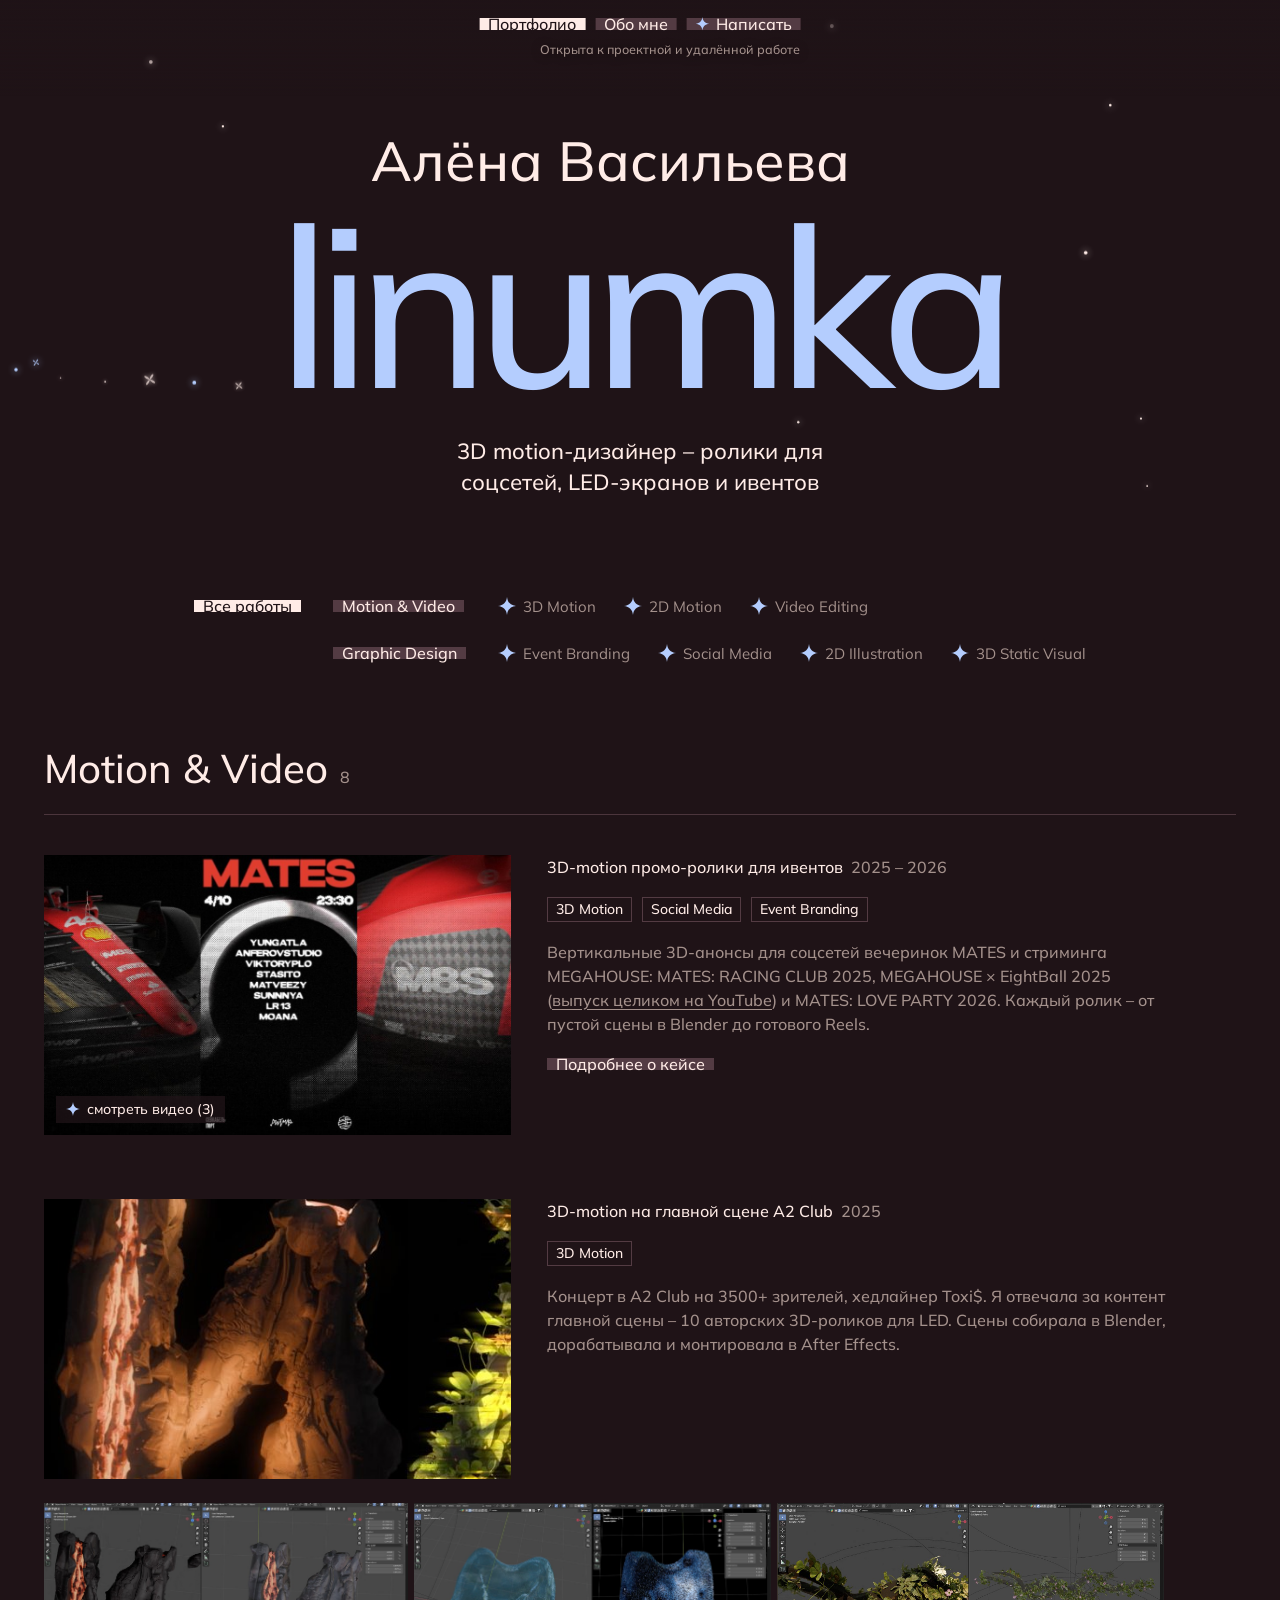
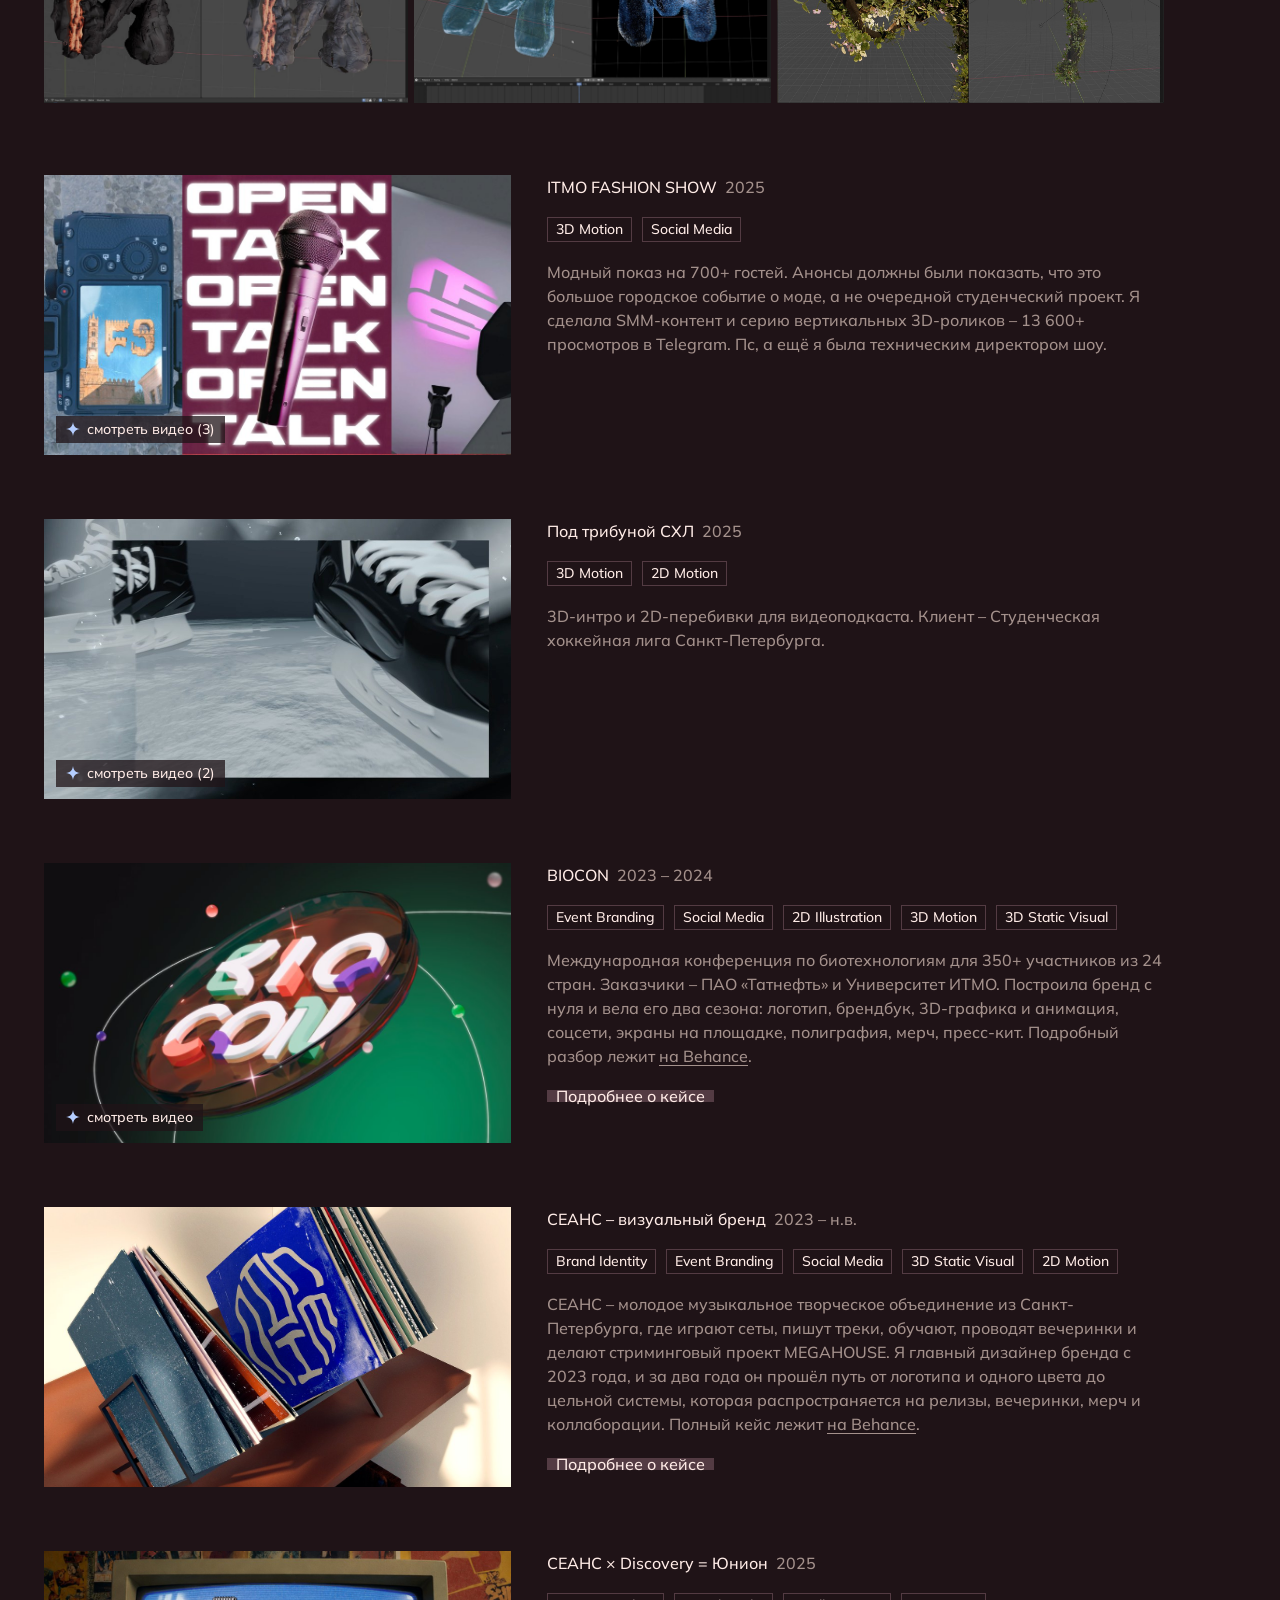
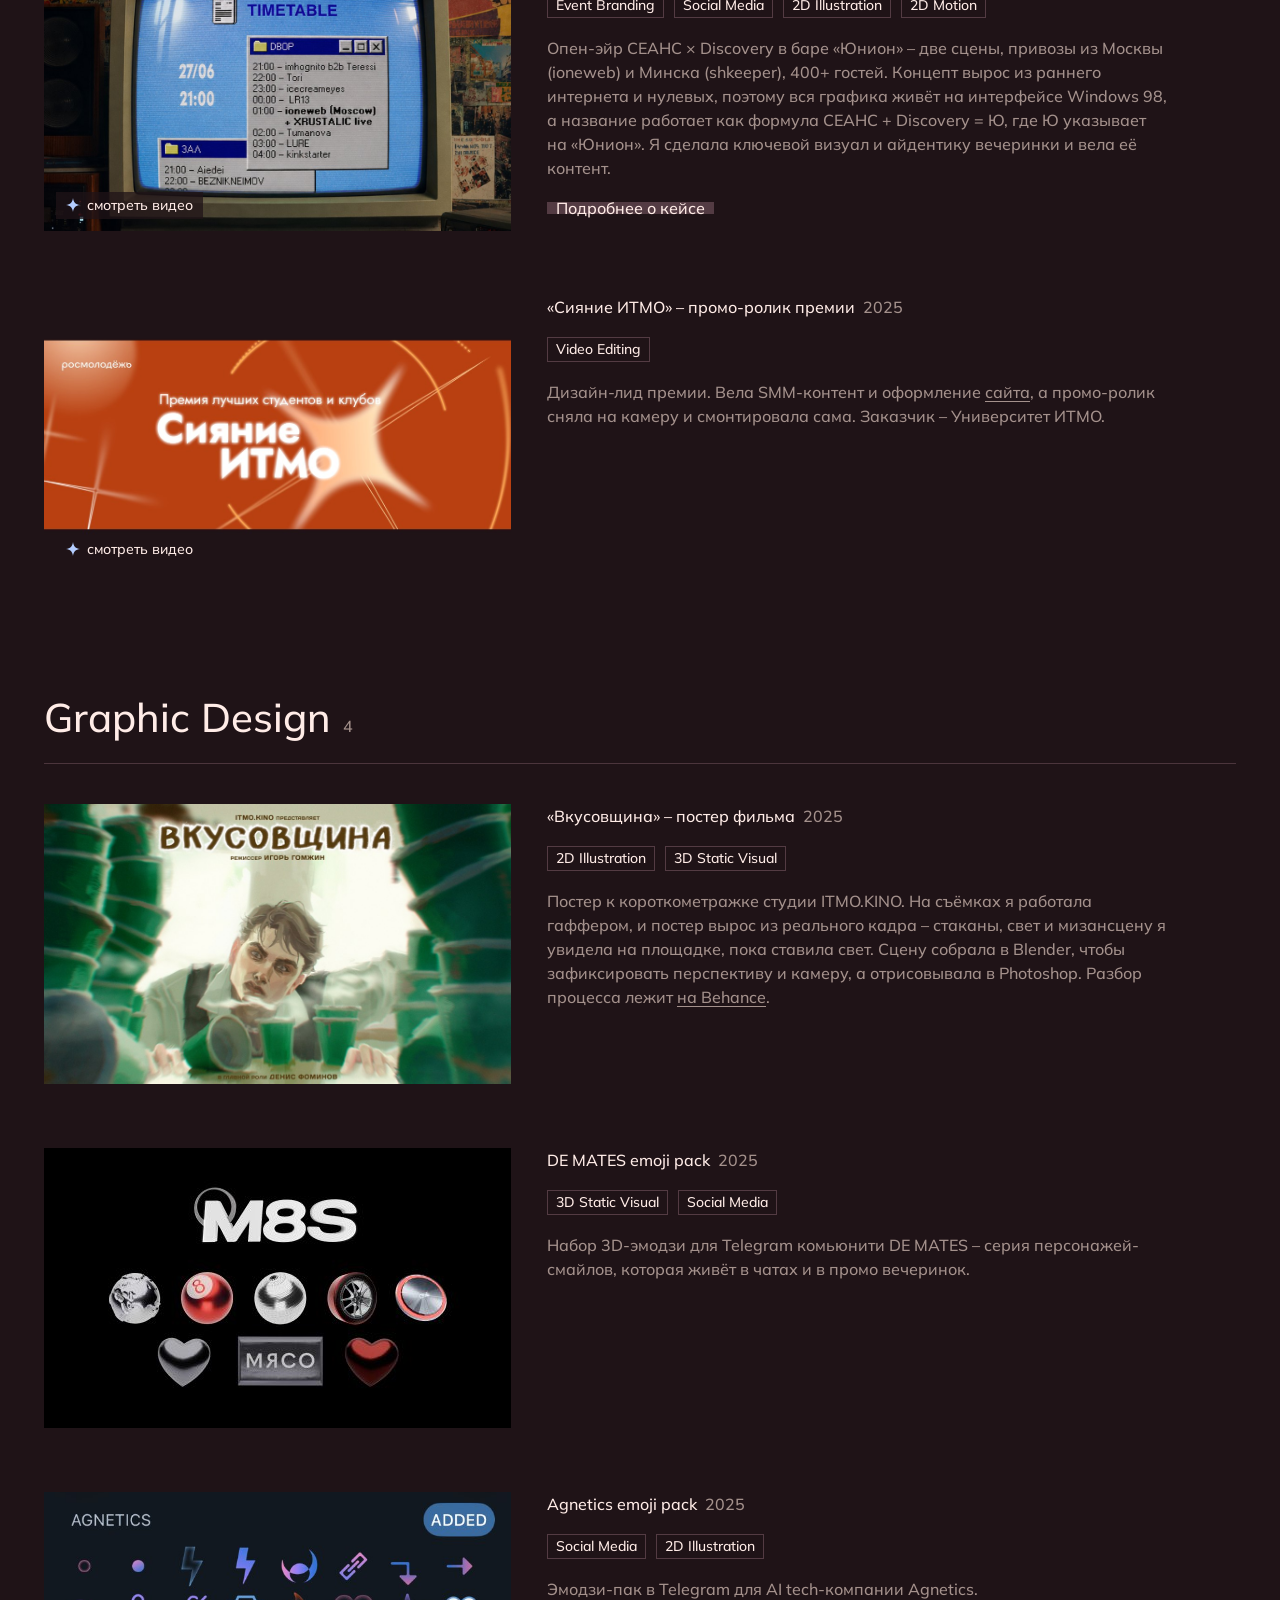
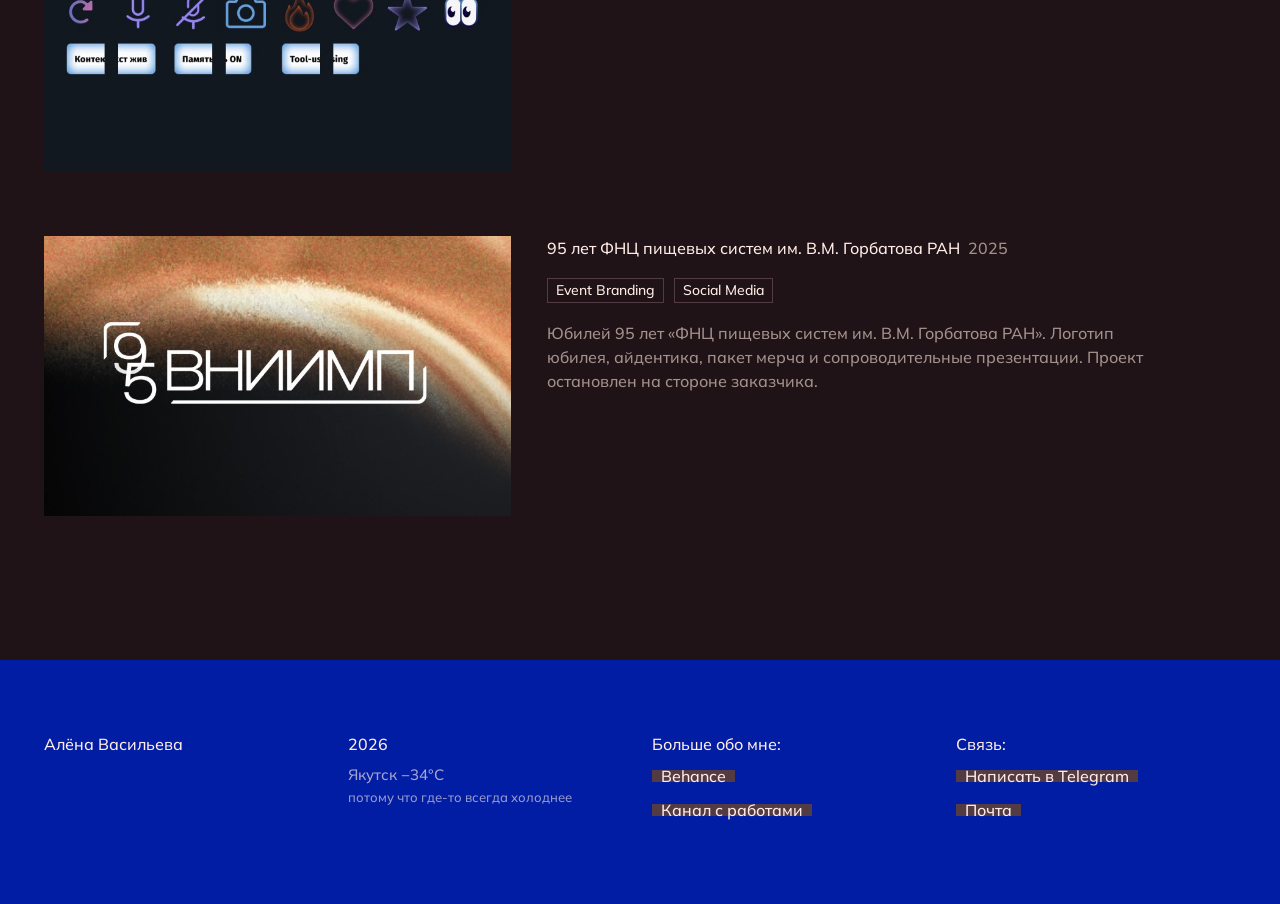
==== portfolio.html @ 69e7d65c "Позиционирование 3D motion-дизайнера: портфолио, кейсы, опыт, кнопки - Кнопки-плашки как выделение т" ====
<!DOCTYPE html>
<html lang="ru" class="no-js">
<head>
<meta charset="UTF-8">
<meta name="viewport" content="width=device-width, initial-scale=1.0">
<title>Портфолио – linumka | 3D Motion &amp; Graphic Design</title>
<meta name="description" content="Кейсы Алёны Васильевой, 3D motion-дизайнера: промо-ролики для соцсетей, 3D-контент для LED-экранов, видео и айдентика событий.">
<meta property="og:title" content="Портфолио – linumka">
<meta property="og:description" content="3D motion-дизайнер">
<meta property="og:type" content="website">
<meta property="og:url" content="https://linumka.github.io/portfolio.html">
<link rel="icon" type="image/svg+xml" href="assets/favicon.svg">
<link rel="icon" type="image/png" sizes="64x64" href="assets/favicon.png">
<link rel="apple-touch-icon" href="assets/favicon.png">
<link rel="preconnect" href="https://fonts.googleapis.com">
<link rel="preconnect" href="https://fonts.gstatic.com" crossorigin>
<link href="https://fonts.googleapis.com/css2?family=Mulish:wght@500&display=swap" rel="stylesheet">
<link rel="stylesheet" href="style.css">
<!-- Yandex.Metrika counter -->
<script type="text/javascript">
   (function(m,e,t,r,i,k,a){m[i]=m[i]||function(){(m[i].a=m[i].a||[]).push(arguments)};
   m[i].l=1*new Date();
   for (var j = 0; j < document.scripts.length; j++) {if (document.scripts[j].src === r) { return; }}
   k=e.createElement(t),a=e.getElementsByTagName(t)[0],k.async=1,k.src=r,a.parentNode.insertBefore(k,a)})
   (window, document, "script", "https://mc.yandex.ru/metrika/tag.js", "ym");
   ym(110702120, "init", { clickmap:true, trackLinks:true, accurateTrackBounce:true, webvisor:true });
</script>
<!-- /Yandex.Metrika counter -->
</head>
<body>

<svg width="0" height="0" style="position:absolute">
  <defs>
    <symbol id="spark4" viewBox="0 0 24 24">
      <path fill="currentColor" d="M12 0c.9 7.4 4.6 11.1 12 12-7.4.9-11.1 4.6-12 12-.9-7.4-4.6-11.1-12-12C7.4 11.1 11.1 7.4 12 0Z"/>
    </symbol>
  </defs>
</svg>

<a class="skip-link" href="#main">К содержимому</a>
<div class="top-fade"></div>
<nav class="nav">
  <a class="pill light" href="portfolio.html">Портфолио</a>
  <a class="pill" href="index.html">Обо мне</a>
  <a class="pill pill--write" href="https://t.me/linumka" target="_blank" rel="noopener"><span class="spark spark--blue"><svg><use href="#spark4"/></svg></span>Написать</a>
  <span class="nav-note">Открыта к проектной и удалённой работе</span>
</nav>

<main id="main">
<header class="hero">
  <canvas class="stars-canvas" data-stars></canvas>
  <div class="container hero-folio">
    <div class="hero-mark">
      <p class="hero-name reveal">Алёна Васильева</p>
      <h1 class="wordmark" data-split>linumka</h1>
    </div>
    <p class="hero-sub reveal">3D motion-дизайнер – ролики для соцсетей,
      LED-экранов и ивентов</p>
  </div>
</header>

<section class="container" aria-labelledby="filters-h">
  <h2 class="visually-hidden" id="filters-h">Фильтр работ</h2>
  <div class="filters reveal">
    <button class="pill light" data-filter="all" aria-pressed="true">Все работы</button>
    <div class="filter-group" role="group" aria-label="Motion &amp; Video">
      <button class="pill" data-filter="motion" aria-pressed="false"><span lang="en">Motion &amp; Video</span></button>
      <div class="filter-subs">
        <button class="sub" data-subfilter="3D Motion" aria-pressed="false"><span class="spark spark--blue"><svg><use href="#spark4"/></svg></span><span lang="en">3D Motion</span></button>
        <button class="sub" data-subfilter="2D Motion" aria-pressed="false"><span class="spark spark--blue"><svg><use href="#spark4"/></svg></span><span lang="en">2D Motion</span></button>
        <button class="sub" data-subfilter="Video Editing" aria-pressed="false"><span class="spark spark--blue"><svg><use href="#spark4"/></svg></span><span lang="en">Video Editing</span></button>
      </div>
    </div>
    <div class="filter-group" role="group" aria-label="Graphic Design">
      <button class="pill" data-filter="graphic" aria-pressed="false"><span lang="en">Graphic Design</span></button>
      <div class="filter-subs">
        <button class="sub" data-subfilter="Event Branding" aria-pressed="false"><span class="spark spark--blue"><svg><use href="#spark4"/></svg></span><span lang="en">Event Branding</span></button>
        <button class="sub" data-subfilter="Social Media" aria-pressed="false"><span class="spark spark--blue"><svg><use href="#spark4"/></svg></span><span lang="en">Social Media</span></button>
        <button class="sub" data-subfilter="2D Illustration" aria-pressed="false"><span class="spark spark--blue"><svg><use href="#spark4"/></svg></span><span lang="en">2D Illustration</span></button>
        <button class="sub" data-subfilter="3D Static Visual" aria-pressed="false"><span class="spark spark--blue"><svg><use href="#spark4"/></svg></span><span lang="en">3D Static Visual</span></button>
      </div>
    </div>
  </div>
</section>

<section class="container cases" id="cases" data-dynamic aria-label="Кейсы">
  <!-- кейсы рендерятся из cases-data.js -->
  <noscript>
  <div class="case-group">
  <h2 class="case-group-title"><span lang="en">Motion &amp; Video</span><span class="case-group-count">8</span></h2>
  <div class="case-list">
  <article class="case">
    <div class="case-media"><img src="assets/mates-racing.jpg" alt="" loading="lazy"></div>
    <div class="case-body">
      <h3 class="case-title">3D-motion промо-ролики для ивентов<span class="year">2025 – 2026</span></h3>
      <div class="case-tags"><span lang="en">3D Motion</span><span lang="en">Social Media</span><span lang="en">Event Branding</span></div>
      <p class="case-desc">Вертикальные 3D-анонсы для соцсетей вечеринок MATES и стриминга MEGAHOUSE: MATES: RACING CLUB 2025, MEGAHOUSE × EightBall 2025 (<a href="https://youtu.be/ML17n29b84w" target="_blank" rel="noopener">выпуск целиком на YouTube</a>) и MATES: LOVE PARTY 2026. Каждый ролик – от пустой сцены в Blender до готового Reels.</p>
    </div>
  </article>
  <article class="case">
    <div class="case-media"><img src="assets/itmo-universe.jpg" alt="" loading="lazy"></div>
    <div class="case-body">
      <h3 class="case-title">3D-motion на главной сцене A2 Club<span class="year">2025</span></h3>
      <div class="case-tags"><span lang="en">3D Motion</span></div>
      <p class="case-desc">Концерт в A2 Club на 3500+ зрителей, хедлайнер Toxi$. Я отвечала за контент главной сцены – 10 авторских 3D-роликов для LED. Сцены собирала в Blender, дорабатывала и монтировала в After Effects.</p>
    </div>
  </article>
  <article class="case">
    <div class="case-media"><img src="assets/fashion-show.jpg" alt="" loading="lazy"></div>
    <div class="case-body">
      <h3 class="case-title">ITMO FASHION SHOW<span class="year">2025</span></h3>
      <div class="case-tags"><span lang="en">3D Motion</span><span lang="en">Social Media</span></div>
      <p class="case-desc">Модный показ на 700+ гостей. Анонсы должны были показать, что это большое городское событие о моде, а не очередной студенческий проект. Я сделала SMM-контент и серию вертикальных 3D-роликов – 13 600+ просмотров в Telegram. Пс, а ещё я была техническим директором шоу.</p>
    </div>
  </article>
  <article class="case">
    <div class="case-media"><img src="assets/shl.jpg" alt="" loading="lazy"></div>
    <div class="case-body">
      <h3 class="case-title">Под трибуной СХЛ<span class="year">2025</span></h3>
      <div class="case-tags"><span lang="en">3D Motion</span><span lang="en">2D Motion</span></div>
      <p class="case-desc">3D-интро и 2D-перебивки для видеоподкаста. Клиент – Студенческая хоккейная лига Санкт-Петербурга.</p>
    </div>
  </article>
  <article class="case">
    <div class="case-media"><img src="assets/biocon.jpg" alt="" loading="lazy"></div>
    <div class="case-body">
      <h3 class="case-title">BIOCON<span class="year">2023 – 2024</span></h3>
      <div class="case-tags"><span lang="en">Event Branding</span><span lang="en">Social Media</span><span lang="en">2D Illustration</span><span lang="en">3D Motion</span><span lang="en">3D Static Visual</span></div>
      <p class="case-desc">Международная конференция по биотехнологиям для 350+ участников из 24 стран. Заказчики – ПАО «Татнефть» и Университет ИТМО. Построила бренд с нуля и вела его два сезона: логотип, брендбук, 3D-графика и анимация, соцсети, экраны на площадке, полиграфия, мерч, пресс-кит. Подробный разбор лежит <a href="https://www.behance.net/gallery/216718569/Event-brand-identity-BIOCON-2024" target="_blank" rel="noopener">на Behance</a>.</p>
    </div>
  </article>
  <article class="case">
    <div class="case-media"><img src="assets/se-cover.jpg" alt="" loading="lazy"></div>
    <div class="case-body">
      <h3 class="case-title">СЕАНС – визуальный бренд<span class="year">2023 – н.в.</span></h3>
      <div class="case-tags"><span lang="en">Brand Identity</span><span lang="en">Event Branding</span><span lang="en">Social Media</span><span lang="en">3D Static Visual</span><span lang="en">2D Motion</span></div>
      <p class="case-desc">СЕАНС – молодое музыкальное творческое объединение из Санкт-Петербурга, где играют сеты, пишут треки, обучают, проводят вечеринки и делают стриминговый проект MEGAHOUSE. Я главный дизайнер бренда с 2023 года, и за два года он прошёл путь от логотипа и одного цвета до цельной системы, которая распространяется на релизы, вечеринки, мерч и коллаборации. Полный кейс лежит <a href="https://www.behance.net/gallery/252269959/Brand-identity-Music-community" target="_blank" rel="noopener">на Behance</a>.</p>
    </div>
  </article>
  <article class="case">
    <div class="case-media"><img src="assets/union.jpg" alt="" loading="lazy"></div>
    <div class="case-body">
      <h3 class="case-title">СЕАНС × Discovery = Юнион<span class="year">2025</span></h3>
      <div class="case-tags"><span lang="en">Event Branding</span><span lang="en">Social Media</span><span lang="en">2D Illustration</span><span lang="en">2D Motion</span></div>
      <p class="case-desc">Опен-эйр СЕАНС × Discovery в баре «Юнион» – две сцены, привозы из Москвы (ioneweb) и Минска (shkeeper), 400+ гостей. Концепт вырос из раннего интернета и нулевых, поэтому вся графика живёт на интерфейсе Windows 98, а название работает как формула СЕАНС + Discovery = Ю, где Ю указывает на «Юнион». Я сделала ключевой визуал и айдентику вечеринки и вела её контент.</p>
    </div>
  </article>
  <article class="case">
    <div class="case-media"><img src="assets/siyanie.jpg" alt="" loading="lazy"></div>
    <div class="case-body">
      <h3 class="case-title">«Сияние ИТМО» – промо-ролик премии<span class="year">2025</span></h3>
      <div class="case-tags"><span lang="en">Video Editing</span></div>
      <p class="case-desc">Дизайн-лид премии. Вела SMM-контент и оформление <a href="https://isawards.itmo.ru/ru" target="_blank" rel="noopener">сайта</a>, а промо-ролик сняла на камеру и смонтировала сама. Заказчик – Университет ИТМО.</p>
    </div>
  </article>
  </div>
  </div>
  <div class="case-group">
  <h2 class="case-group-title"><span lang="en">Graphic Design</span><span class="case-group-count">4</span></h2>
  <div class="case-list">
  <article class="case">
    <div class="case-media"><img src="assets/movie-poster.jpg" alt="" loading="lazy"></div>
    <div class="case-body">
      <h3 class="case-title">«Вкусовщина» – постер фильма<span class="year">2025</span></h3>
      <div class="case-tags"><span lang="en">2D Illustration</span><span lang="en">3D Static Visual</span></div>
      <p class="case-desc">Постер к короткометражке студии ITMO.KINO. На съёмках я работала гаффером, и постер вырос из реального кадра – стаканы, свет и мизансцену я увидела на площадке, пока ставила свет. Сцену собрала в Blender, чтобы зафиксировать перспективу и камеру, а отрисовывала в Photoshop. Разбор процесса лежит <a href="https://www.behance.net/gallery/252892109/Movie-poster-illustration" target="_blank" rel="noopener">на Behance</a>.</p>
    </div>
  </article>
  <article class="case">
    <div class="case-media"><img src="assets/de-mates.jpg" alt="" loading="lazy"></div>
    <div class="case-body">
      <h3 class="case-title">DE MATES emoji pack<span class="year">2025</span></h3>
      <div class="case-tags"><span lang="en">3D Static Visual</span><span lang="en">Social Media</span></div>
      <p class="case-desc">Набор 3D-эмодзи для Telegram комьюнити DE MATES – серия персонажей-смайлов, которая живёт в чатах и в промо вечеринок.</p>
    </div>
  </article>
  <article class="case">
    <div class="case-media"><img src="assets/agnetics-emoji.jpg" alt="" loading="lazy"></div>
    <div class="case-body">
      <h3 class="case-title">Agnetics emoji pack<span class="year">2025</span></h3>
      <div class="case-tags"><span lang="en">Social Media</span><span lang="en">2D Illustration</span></div>
      <p class="case-desc">Эмодзи-пак в Telegram для AI tech-компании Agnetics.</p>
    </div>
  </article>
  <article class="case">
    <div class="case-media"><img src="assets/vniimp-95.jpg" alt="" loading="lazy"></div>
    <div class="case-body">
      <h3 class="case-title">95 лет ФНЦ пищевых систем им. В.М. Горбатова РАН<span class="year">2025</span></h3>
      <div class="case-tags"><span lang="en">Event Branding</span><span lang="en">Social Media</span></div>
      <p class="case-desc">Юбилей 95 лет «ФНЦ пищевых систем им. В.М. Горбатова РАН». Логотип юбилея, айдентика, пакет мерча и сопроводительные презентации. Проект остановлен на стороне заказчика.</p>
    </div>
  </article>
  </div>
  </div>
  </noscript>
</section>

</main>

<footer>
  <canvas class="stars-canvas" data-stars></canvas>
  <div class="footer-inner">
    <div><p>Алёна Васильева</p></div>
    <div>
      <p>2026</p>
      <p class="footer-weather" id="weather">Якутск −34°C</p>
      <span class="weather-note">потому что где-то всегда холоднее</span>
    </div>
    <div>
      <p class="col-title">Больше обо мне:</p>
      <div class="footer-links">
        <a class="pill" href="https://www.behance.net/fb2b15b5" target="_blank" rel="noopener">Behance</a>
        <a class="pill" href="https://t.me/linumushka" target="_blank" rel="noopener">Канал с работами</a>
      </div>
    </div>
    <div>
      <p class="col-title">Связь:</p>
      <div class="footer-links">
        <a class="pill" href="https://t.me/linumka" target="_blank" rel="noopener">Написать в Telegram</a>
        <a class="pill" href="mailto:v.alena1711@gmail.com">Почта</a>
      </div>
    </div>
  </div>
</footer>

<script src="cases-data.js"></script>
<script src="https://cdnjs.cloudflare.com/ajax/libs/gsap/3.12.5/gsap.min.js"></script>
<script src="main.js"></script>
<noscript><div><img src="https://mc.yandex.ru/watch/110702120" style="position:absolute; left:-9999px;" alt=""></div></noscript>
</body>
</html>
---- style.css ----
/* ============ linumka portfolio ============ */
:root {
  --brown1: #1F1317;
  --brown2: #533B43;
  --white1: #FFECE7;
  --white2: #A4918C;
  --blue1: #001DA3;
  --blue2: #B4CDFE;
  --line: rgba(83, 59, 67, .85);
  --maxw: 1240px;
}

* { margin: 0; padding: 0; box-sizing: border-box; }

html { scroll-behavior: smooth; }

body {
  background: var(--brown1);
  color: var(--white1);
  font-family: 'Mulish', sans-serif;
  font-weight: 500;
  font-size: 16px;
  line-height: 1.5;
  overflow-x: hidden;
}

img { display: block; max-width: 100%; }
a { color: inherit; text-decoration: none; }
ul { list-style: none; }

.container {
  max-width: var(--maxw);
  margin: 0 auto;
  padding: 0 24px;
}

/* 4 колонны-пилоны — как в макете */
.grid4 {
  display: grid;
  grid-template-columns: repeat(4, minmax(0, 1fr));
  column-gap: 24px;
}

h2 {
  font-size: clamp(28px, 4vw, 40px);
  font-weight: 500;
  color: var(--white1);
}
h3.block-label {
  font-size: 16px;
  font-weight: 500;
  color: var(--white2);
  margin-top: 72px;
}

.muted { color: var(--white2); }

/* ---------- pills & buttons: плашка как выделенный текст ---------- */
/* line-height .76 у Mulish даёт плашку ровно от верха букв до базовой линии,
   хвосты «р», «у», «ф» выходят вниз – как при выделении маркером */
.pill {
  position: relative;
  display: inline-flex;
  align-items: center;
  gap: .4em;
  background: var(--brown2);
  color: var(--white1);
  padding: 0 .55em;
  font-size: 16px;
  font-family: inherit;
  font-weight: 500;
  line-height: .76;
  border: none;
  cursor: pointer;
  transition: background .25s, color .25s;
  white-space: nowrap;
}
/* звёздочка не раздувает плашку по высоте */
.pill .spark { width: .85em; height: .85em; margin-block: -.1em; }
/* невидимая зона клика ~42px по вертикали; по горизонтали узко, чтобы соседние кнопки не перекрывались */
.pill::after {
  content: "";
  position: absolute;
  top: -15px; bottom: -15px;
  left: -4px; right: -4px;
}
.pill:hover { background: #6a4c56; }
/* главное действие – синяя плашка */
.pill--cta { background: var(--blue1); }
.pill--cta:hover { background: #1a36c4; }
/* видимый фокус на тёмном фоне */
:where(a, button, [tabindex]):focus-visible {
  outline: 2px solid var(--blue2);
  outline-offset: 3px;
}
.info-card :where(a, button):focus-visible { outline-color: var(--brown1); }
.pill.active, .pill.light {
  background: var(--white1);
  color: var(--brown1);
}
.pill.light:hover { background: #fff4ef; }
/* «Написать»: как остальные кнопки, но со звёздочкой-приманкой */
.pill--write .spark svg { animation: writeTwinkle 2.6s ease-in-out infinite; }
@keyframes writeTwinkle {
  0%, 100% { transform: scale(1); opacity: .85; }
  50%      { transform: scale(1.35) rotate(20deg); opacity: 1; }
}
/* подпись-статус под навигацией, у кнопки «Написать» */
.nav-note {
  position: absolute;
  top: calc(100% + 10px);
  right: 0;
  font-size: 12.5px;
  color: var(--white2);
  white-space: nowrap;
  pointer-events: none;
  text-shadow: 0 1px 8px rgba(31,19,23,.9);
}

/* ---------- sparkle icon ---------- */
.spark {
  width: 18px; height: 18px;
  flex: 0 0 auto;
  display: inline-block;
}
.spark svg { width: 100%; height: 100%; display: block; }
.spark--blue { color: var(--blue2); }
.spark--warm { color: var(--white1); }
.spark--dark { color: var(--brown2); }

/* ---------- компактная плавающая навигация ---------- */
.top-fade {
  position: fixed;
  top: 0; left: 0; right: 0;
  height: 96px;
  z-index: 40;
  pointer-events: none;
  background: linear-gradient(to bottom, rgba(31,19,23,.92) 0%, rgba(31,19,23,.55) 45%, rgba(31,19,23,0) 100%);
}
.nav {
  position: fixed;
  top: 18px;
  left: 50%;
  transform: translateX(-50%);
  z-index: 50;
  display: flex;
  gap: 10px;
}

/* ---------- hero (about) ---------- */
.hero {
  position: relative;
  overflow: hidden;
}
.stars-canvas {
  position: absolute;
  inset: 0;
  width: 100%; height: 100%;
  pointer-events: none;
}
.hero-about-grid {
  position: relative;
  align-items: center;
  row-gap: 32px;
  padding-top: 110px;
  padding-bottom: 72px;
}
/* фото с мягкой виньеткой (PNG с прозрачностью): крупнее колонки,
   края растворяются в фоне, поэтому может заходить за её границы */
.hero-photo {
  grid-column: 1 / 2;
  position: relative;
  width: 168%;
  margin-left: -48%;
  margin-block: -6% -4%;
}
.hero-photo img {
  width: 100%;
  height: auto;
}
.hero-text {
  grid-column: 2 / 5;
  position: relative;
  min-width: 0;
}
.hero-mark { display: inline-block; text-align: left; }
.hero-name {
  font-size: clamp(26px, 3.4vw, 40px);
  color: var(--white1);
  margin-bottom: 0;
  /* имя сидит над словом, сдвинуто вправо от его начала — как в макете */
  margin-left: clamp(30px, 5.5vw, 80px);
}
.wordmark {
  font-size: clamp(84px, 13vw, 188px);
  font-weight: 500;
  line-height: .9;
  letter-spacing: -.06em;
  color: var(--blue2);
  white-space: nowrap;
}
.wordmark .ch { display: inline-block; }
.hero-sub {
  margin-top: 28px;
  max-width: 520px;
  font-size: clamp(19px, 2vw, 22px);
  line-height: 1.4;
  color: var(--white1);
}
.hero-cta { margin-top: 26px; }
.hero-city { margin-top: 12px; color: var(--white2); }
.hero-status {
  display: flex;
  align-items: center;
  gap: 8px;
  margin-top: 22px;
  font-size: 15px;
  color: var(--white1);
}

/* ---------- hero (portfolio) ---------- */
.hero-folio {
  text-align: center;
  padding-top: 120px;
  padding-bottom: 64px;
  position: relative;
}
.hero-folio .hero-name {
  font-size: clamp(30px, 4.5vw, 55px);
  margin-left: clamp(40px, 7.4vw, 110px);
}
.hero-folio .wordmark { font-size: clamp(96px, 17.5vw, 260px); }
.hero-folio .hero-sub {
  margin: 32px auto 0;
  max-width: 460px;
  text-wrap: balance;
}
.hero-folio .hero-status { justify-content: center; }

/* ---------- blue banner ---------- */
.banner {
  position: relative;
  background: var(--blue1);
  overflow: hidden;
}
.banner-grid {
  position: relative;
  padding-top: 96px;
  padding-bottom: 96px;
}
.banner-text { grid-column: 2 / 4; }
.banner-text p + p { margin-top: 20px; }

/* ---------- sections ---------- */
section { position: relative; }
.section-pad { padding-top: 88px; padding-bottom: 40px; }

/* ---------- опыт и образование: компактный список-таблица ---------- */
/* год | роль | где – в тех же колонках, что и вся страница */
.cv-list { margin-top: 40px; border-top: 1px solid var(--line); }
.cv-row {
  display: grid;
  grid-template-columns: repeat(4, minmax(0, 1fr));
  column-gap: 24px;
  row-gap: 4px;
  align-items: baseline;
  padding: 18px 0 20px;
  border-bottom: 1px solid var(--line);
}
.cv-when { color: var(--white2); font-variant-numeric: tabular-nums; }
.cv-what { color: var(--white1); font-size: 18px; line-height: 1.4; }
.cv-where { grid-column: 3 / 5; color: var(--white2); }
.block-label + .cv-list { margin-top: 20px; }

/* ---------- info cards ---------- */
.cards-flow {
  row-gap: 48px;
  padding-top: 88px;
  padding-bottom: 40px;
}
.info-card {
  background: var(--blue2);
  color: var(--brown1);
  padding: 32px 36px 36px;
  min-width: 0;
}
.info-card h2 { color: var(--brown1); margin-bottom: 16px; }
.info-card p { color: var(--brown2); }
.info-card p + p { margin-top: 12px; }
.info-card .star-row {
  display: flex;
  align-items: flex-start;
  gap: 8px;
  color: #241419;
  margin-top: 4px;
}
.info-card .star-row .spark { margin-top: 3px; }
.info-card .subhead {
  color: var(--brown1);
  margin-top: 20px;
  margin-bottom: 10px;
}
.card-skills { grid-column: 1 / 3; }
.card-useful { grid-column: 2 / 4; }
.card-contact { grid-column: 2 / 5; }
.tool-tags { display: flex; flex-wrap: wrap; gap: 8px; margin-top: 12px; }
.tool-tags span {
  background: rgba(31,19,23,.12);
  padding: 2px 10px;
  font-size: 14px;
  color: var(--brown1);
}
.contact-actions {
  display: flex;
  flex-wrap: wrap;
  gap: 22px 16px;
  margin-top: 20px;
}
.contact-actions .pill { background: var(--brown2); color: var(--white1); }
.contact-actions .pill:hover { background: var(--brown1); }
.contact-actions .pill--cta { background: var(--blue1); }
.contact-actions .pill--cta:hover { background: #1a36c4; }

/* ---------- filters (portfolio) ---------- */
/* одна сетка: «Все работы» | раздел | его пункты в строку с равным шагом */
.filters {
  display: grid;
  grid-template-columns: auto auto minmax(0, auto);
  justify-content: center;
  align-items: center;
  column-gap: 32px;
  row-gap: 22px;
  padding-top: 32px;
  padding-bottom: 32px;
}
.filters > [data-filter="all"] { grid-column: 1; grid-row: 1; justify-self: start; }
.filter-group {
  grid-column: 2 / 4;
  display: grid;
  grid-template-columns: subgrid;
  align-items: center;
}
.filter-group > .pill { justify-self: start; }
.filter-subs {
  display: flex;
  flex-wrap: wrap;
  align-items: center;
  gap: 10px 28px;
}
.filter-subs .sub {
  display: flex; align-items: center; gap: 7px;
  color: var(--white2);
  font-size: 15px;
  background: none;
  border: none;
  padding: 3px 0;
  font-family: inherit;
  cursor: pointer;
  text-align: left;
  transition: color .2s;
}
.filter-subs .sub:hover,
.filter-subs .sub.active { color: var(--white1); }
.filter-subs .sub.active .spark { color: var(--white1); }

/* ---------- case grid ---------- */
.cases {
  display: flex;
  flex-direction: column;
  gap: 112px;
  padding-top: 40px;
  padding-bottom: 96px;
}
/* блоки Motion & Video и Graphic Design */
.case-list { display: flex; flex-direction: column; gap: 64px; }
.case-group-title {
  display: flex;
  align-items: baseline;
  gap: 12px;
  margin-bottom: 40px;
  padding-bottom: 16px;
  border-bottom: 1px solid var(--line);
}
.case-group-count { font-size: 16px; color: var(--white2); }
/* при фильтре заголовки блоков прячем: остаётся одна лента результатов */
.cases.is-filtered { gap: 64px; }
.cases.is-filtered .case-group-title { display: none; }
.case {
  display: grid;
  grid-template-columns: minmax(0, 467px) 1fr;
  gap: 36px;
  align-items: start;
}
.case-media {
  position: relative;
  overflow: hidden;
  aspect-ratio: 467 / 280;
  background: #2a1a20;
}
/* вертикальные работы показываем вертикально: ratio в cases-data.js */
.case--vertical { grid-template-columns: minmax(0, 320px) 1fr; }
.case--vertical .case-media { aspect-ratio: 9 / 16; }
.case--featured.case--vertical .case-top { grid-template-columns: minmax(0, 320px) 1fr; }
.case-media img, .case-media video {
  width: 100%; height: 100%;
  object-fit: cover;
  transition: transform .6s cubic-bezier(.2,.7,.2,1);
}
.case:hover .case-media img { transform: scale(1.04); }
h3.case-title, .case-title { color: var(--white1); font-size: 16px; font-weight: 500; margin: 0; }
.case-title .year { color: var(--white2); margin-left: 8px; }
.case-tags {
  display: flex;
  flex-wrap: wrap;
  gap: 10px;
  margin-top: 18px;
}
.case-tags span {
  border: 1px solid var(--brown2);
  padding: 1px 8px;
  font-size: 14px;
  color: var(--white1);
}
.case-desc { margin-top: 18px; color: var(--white2); max-width: 620px; }
.case-desc a { text-decoration: underline; text-underline-offset: 3px; }
.case-actions { display: flex; flex-wrap: wrap; gap: 12px; margin-top: 22px; }

/* featured expandable */
.case--featured,
.case--wide { grid-template-columns: 1fr; row-gap: 0; }
.case--featured .case-top,
.case--wide .case-top {
  display: grid;
  grid-template-columns: minmax(0, 467px) 1fr;
  gap: 36px;
  align-items: start;
}
.case-details {
  display: grid;
  grid-template-rows: 0fr;
  opacity: 0;
  /* свёрнутый блок не должен ловить Tab: visibility гасим после анимации */
  visibility: hidden;
  transition: grid-template-rows .55s cubic-bezier(.2,.7,.2,1), opacity .45s ease, visibility 0s .55s;
}
.case-details > .case-details-inner {
  overflow: hidden;
  min-height: 0;
}
.case-details.open {
  grid-template-rows: 1fr;
  opacity: 1;
  visibility: visible;
  transition: grid-template-rows .55s cubic-bezier(.2,.7,.2,1), opacity .45s ease, visibility 0s;
}
.case-details-inner::before { content: ""; display: block; height: 40px; }
/* пункт разбора: название слева под обложкой, текст – в колонке описания карточки */
.case-section {
  display: grid;
  grid-template-columns: minmax(0, 467px) minmax(0, 1fr);
  column-gap: 36px;
  padding: 24px 0 28px;
  border-top: 1px solid var(--line);
}
.case-section h4 { color: var(--white1); font-weight: 500; font-size: 16px; margin: 0; }
.case-section-body { max-width: 620px; }
.case-section-body > * + * { margin-top: 10px; }
.case-details p, .case-details li { color: var(--white2); }
.case-details li { padding-left: 16px; position: relative; margin-bottom: 8px; }
.case-details li:last-child { margin-bottom: 0; }
.case-details li::before {
  content: "";
  position: absolute; left: 0; top: .55em;
  width: 6px; height: 6px; border-radius: 50%;
  background: var(--brown2);
}
.case-details a { text-decoration: underline; text-underline-offset: 3px; }
/* «Начало | текст»: начало отдельной светлой строкой */
.case-details .lead { display: block; color: var(--white1); }
.case-section .gallery-strip { grid-column: 1 / -1; margin: 24px 0 0; }
.case-details-end {
  padding-top: 28px;
  border-top: 1px solid var(--line);
}
.gallery-strip {
  display: flex;
  gap: 6px;
  margin: 24px 0 8px;
  overflow-x: auto;
  scrollbar-width: thin;
  scrollbar-color: var(--brown2) transparent;
}
.gallery-strip img,
.gallery-strip video {
  height: 200px;
  width: auto;
  flex: 0 0 auto;
}
/* пропорции задаём сразу, чтобы полоса не прыгала, пока видео грузится */
.gallery-strip video { aspect-ratio: 16 / 9; object-fit: cover; background: #000; cursor: pointer; }
/* вертикальные кадры 9:16 – полоса выше */
.gallery-strip--tall img,
.gallery-strip--tall video { height: 360px; }
.gallery-strip--tall video { aspect-ratio: 9 / 16; }

/* ---------- footer ---------- */
footer {
  position: relative;
  margin-top: 48px;
  background: var(--blue1);
  overflow: hidden;
}
.footer-inner {
  position: relative;
  max-width: var(--maxw);
  margin: 0 auto;
  padding: 72px 24px 88px;
  display: grid;
  grid-template-columns: repeat(4, minmax(0, 1fr));
  column-gap: 24px;
  row-gap: 32px;
  align-items: start;
}
.footer-inner .col-title { margin-bottom: 14px; }
.footer-links { display: flex; flex-direction: column; gap: 22px; align-items: flex-start; }
.footer-weather {
  margin-top: 8px;
  color: rgba(255,236,231,.65);
  font-size: 15px;
  cursor: url('data:image/svg+xml;utf8,<svg xmlns="http://www.w3.org/2000/svg" width="22" height="22" viewBox="0 0 24 24"><path fill="%23FFECE7" stroke="%231F1317" stroke-width="1" d="M12 0c.9 7.4 4.6 11.1 12 12-7.4.9-11.1 4.6-12 12-.9-7.4-4.6-11.1-12-12C7.4 11.1 11.1 7.4 12 0Z"/></svg>') 11 11, auto;
}

/* ---------- видео-лайтбокс ---------- */
.case--video .case-media,
.case--video .case-title { cursor: pointer; }
.play-badge {
  position: absolute;
  left: 12px; bottom: 12px;
  display: inline-flex;
  align-items: center;
  gap: 7px;
  background: rgba(31,19,23,.75);
  color: var(--white1);
  padding: 3px 10px;
  font-size: 14px;
  pointer-events: none;
}
.play-badge .spark { width: 14px; height: 14px; color: var(--blue2); }

.lightbox {
  position: fixed;
  inset: 0;
  z-index: 100;
  display: flex;
  align-items: center;
  justify-content: center;
  padding: 24px;
  background: rgba(31, 19, 23, .55);
  backdrop-filter: blur(20px);
  -webkit-backdrop-filter: blur(20px);
  opacity: 0;
  transition: opacity .3s ease;
}
.lightbox.on { opacity: 1; }
.lightbox-frame {
  position: relative;
  padding: 5px;
  background: linear-gradient(140deg, var(--blue2), #ffd9e8 45%, var(--blue1));
  max-height: calc(100vh - 96px);
  max-width: calc(100vw - 48px);
  transform: scale(.94);
  transition: transform .3s cubic-bezier(.2,.7,.2,1);
}
.lightbox.on .lightbox-frame { transform: scale(1); }
.lightbox-frame video {
  display: block;
  max-height: calc(100vh - 106px);
  max-width: calc(100vw - 58px);
  background: #000;
}
.lightbox-frame .frame-spark {
  position: absolute;
  width: 26px; height: 26px;
  color: var(--white1);
  filter: drop-shadow(0 0 6px rgba(255,236,231,.8));
}
.lightbox-frame .frame-spark svg { width: 100%; height: 100%; }
.lightbox-frame .frame-spark--tl { top: -14px; left: -14px; }
.lightbox-frame .frame-spark--br { bottom: -14px; right: -14px; color: var(--blue2); }
/* квадратные кнопки в духе Instagram */
.lb-btn {
  width: 44px; height: 44px;
  display: inline-flex;
  align-items: center;
  justify-content: center;
  background: rgba(31, 19, 23, .72);
  color: var(--white1);
  border: 1px solid rgba(255, 236, 231, .18);
  cursor: pointer;
  padding: 0;
  transition: background .2s;
  backdrop-filter: blur(6px);
  -webkit-backdrop-filter: blur(6px);
}
.lb-btn:hover { background: var(--brown2); }
.lb-btn svg { width: 22px; height: 22px; display: block; }

.lb-controls {
  position: absolute;
  right: 12px; bottom: 12px;
  display: flex;
  gap: 8px;
  z-index: 6;
}
.lb-badge {
  position: absolute;
  top: 12px; left: 12px;
  z-index: 6;
  background: rgba(31, 19, 23, .72);
  color: var(--white1);
  font-size: 13px;
  padding: 3px 9px;
  pointer-events: none;
}
.lb-close {
  position: fixed;
  top: 16px; right: 16px;
  z-index: 8;
}
/* стрелки одной колонкой справа, как в Instagram */
.lb-nav {
  position: fixed;
  right: 20px;
  top: 50%;
  transform: translateY(-50%);
  z-index: 8;
  display: flex;
  flex-direction: column;
  gap: 10px;
}

/* мобайл: вертикальная лента как reels */
.lightbox--reels { padding: 0; display: block; background: rgba(31,19,23,.92); }
.reels-scroll {
  height: 100dvh;
  overflow-y: auto;
  scroll-snap-type: y mandatory;
  -webkit-overflow-scrolling: touch;
  overscroll-behavior: contain;
}
.reel {
  height: 100dvh;
  scroll-snap-align: start;
  scroll-snap-stop: always;
  display: flex;
  align-items: center;
  justify-content: center;
}
.reel video {
  max-height: 100dvh;
  max-width: 100vw;
  background: #000;
}
.lightbox--reels .lb-controls,
.lb-controls--fixed {
  position: fixed;
  right: 12px;
  bottom: calc(18px + env(safe-area-inset-bottom, 0px));
}
.lightbox--reels .lb-badge,
.lb-badge--fixed {
  position: fixed;
  top: calc(16px + env(safe-area-inset-top, 0px));
  left: 12px;
}
.lightbox--reels .lb-close { top: calc(16px + env(safe-area-inset-top, 0px)); }

/* тонкая полоса перемотки, как в рилсах */
.lb-seek {
  position: absolute;
  left: 5px; right: 5px; bottom: 5px;
  height: 20px;
  z-index: 7;
  cursor: pointer;
  touch-action: none;
  -webkit-tap-highlight-color: transparent;
}
.lb-seek-track,
.lb-seek-fill {
  position: absolute;
  left: 0; bottom: 0;
  height: 3px;
  transition: height .15s ease;
}
.lb-seek-track { right: 0; background: rgba(255, 236, 231, .3); }
.lb-seek-fill { width: 0; background: var(--white1); }
.lb-seek-knob {
  position: absolute;
  left: 0; bottom: -2px;
  width: 8px; height: 8px;
  margin-left: -4px;
  background: var(--white1);
  opacity: 0;
  transition: opacity .15s ease;
}
.lb-seek:hover .lb-seek-track, .lb-seek.on .lb-seek-track, .lb-seek:focus-visible .lb-seek-track,
.lb-seek:hover .lb-seek-fill,  .lb-seek.on .lb-seek-fill,  .lb-seek:focus-visible .lb-seek-fill { height: 5px; }
.lb-seek:hover .lb-seek-knob, .lb-seek.on .lb-seek-knob, .lb-seek:focus-visible .lb-seek-knob { opacity: 1; }
.lb-seek:focus { outline: none; }
.lb-seek:focus-visible { outline: 2px solid var(--blue2); outline-offset: 2px; }
.lb-seek--fixed {
  position: fixed;
  left: 12px; right: 12px;
  bottom: calc(8px + env(safe-area-inset-bottom, 0px));
}
/* на мобайле кнопки поднимаем, чтобы не спорили с полосой */
.lightbox--reels .lb-controls,
.lb-controls--fixed { bottom: calc(34px + env(safe-area-inset-bottom, 0px)); }

/* просмотр картинок */
.lightbox-frame--img img {
  display: block;
  max-height: calc(100vh - 106px);
  max-width: calc(100vw - 58px);
  background: #2a1a20;
}
.gallery-strip img { cursor: zoom-in; }
.case:not(.case--video) .case-media img { cursor: zoom-in; }
.gallery-strip img:focus-visible,
.gallery-strip video:focus-visible,
.case-media img:focus-visible { outline: 2px solid var(--blue2); outline-offset: 2px; }

/* ---------- тост «адрес скопирован» ---------- */
.copy-toast {
  position: fixed;
  bottom: 28px;
  left: 50%;
  transform: translate(-50%, 12px);
  z-index: 110;
  background: var(--blue2);
  color: var(--brown1);
  padding: 6px 14px;
  font-size: 15px;
  opacity: 0;
  pointer-events: none;
  transition: opacity .3s ease, transform .3s ease;
  white-space: nowrap;
  max-width: calc(100vw - 32px);
  overflow: hidden;
  text-overflow: ellipsis;
}
.copy-toast.on { opacity: 1; transform: translate(-50%, 0); }

/* ---------- курсор-звёздочка ---------- */
.cursor-star {
  position: fixed;
  left: 0; top: 0;
  z-index: 90;
  width: 20px; height: 20px;
  pointer-events: none;
  color: var(--white1);
  filter: drop-shadow(0 0 6px rgba(255, 236, 231, .7));
  opacity: 0;
  transition: opacity .3s;
  display: none;
}
.cursor-star svg { width: 100%; height: 100%; display: block; }
@media (hover: hover) and (pointer: fine) {
  .cursor-star { display: block; }
}

/* ---------- reveal helpers ---------- */
.reveal {
  opacity: 0;
  transform: translateY(34px);
  transition: opacity .9s ease, transform .9s cubic-bezier(.2,.7,.2,1);
}
.reveal.shown { opacity: 1; transform: none; }
.no-js .reveal { opacity: 1; transform: none; }

@keyframes casePop {
  from { opacity: 0; transform: translateY(24px); }
  to   { opacity: 1; transform: none; }
}
.case.pop { animation: casePop .5s ease both; }

/* ---------- placeholder when image missing ---------- */
.case-media.ph::after,
.hero-photo.ph::after {
  content: "изображение появится здесь";
  position: absolute; inset: 0;
  display: flex; align-items: center; justify-content: center;
  color: var(--white2); font-size: 14px;
  background: repeating-linear-gradient(45deg, #2a1a20, #2a1a20 12px, #251419 12px, #251419 24px);
}

/* ============ responsive ============ */
@media (max-width: 1100px) {
  .hero-photo { grid-column: 1 / 3; width: 120%; max-width: 460px; margin-left: -10%; margin-block: -4% -2%; }
  .hero-text { grid-column: 1 / 5; }
  .cv-row { grid-template-columns: 140px minmax(0, 1fr); }
  .cv-where { grid-column: 2; }
  .case-section { grid-template-columns: 1fr; row-gap: 10px; }
  .banner-text { grid-column: 1 / 5; max-width: 640px; }
  .card-skills, .card-useful, .card-contact { grid-column: 1 / 5; max-width: 700px; }
  .case, .case--featured .case-top, .case--wide .case-top { grid-template-columns: 1fr; }
  .case-media { max-width: 560px; }
}

@media (max-width: 760px) {
  .nav { top: 10px; max-width: calc(100vw - 20px); }
  .nav .pill { font-size: 15px; }
  .nav-note { right: 50%; transform: translateX(50%); font-size: 11.5px; }
  /* пальцем должно быть легко попасть: зона клика выше самой плашки */
  .pill::after { top: -16px; bottom: -16px; }
  .hero-about-grid { padding-top: 90px; }
  .hero-folio { padding-top: 100px; }
  .hero-photo { grid-column: 1 / 5; width: 112%; max-width: 380px; margin-left: -6%; margin-block: -14% -6%; }
  .wordmark { white-space: normal; word-break: keep-all; }
  .banner-grid { padding-top: 72px; padding-bottom: 72px; }
  .cv-row { grid-template-columns: 1fr; padding: 14px 0 16px; }
  .cv-when { font-size: 14px; }
  .cv-what, .cv-where { grid-column: 1; }
  .info-card { padding: 24px 20px 28px; }
  .footer-inner { grid-template-columns: 1fr; padding-bottom: 72px; }
  .filters { grid-template-columns: minmax(0, 1fr); justify-content: stretch; row-gap: 26px; }
  .filter-group { grid-column: 1; grid-template-columns: minmax(0, 1fr); row-gap: 14px; }
  .filter-subs { gap: 8px 22px; }
  .cases { gap: 88px; }
  .gallery-strip img, .gallery-strip video { height: 140px; }
  .gallery-strip--tall img, .gallery-strip--tall video { height: 280px; }
}

@media (prefers-reduced-motion: reduce) {
  html { scroll-behavior: auto; }
  .pill--write .spark svg { animation: none; }
  .reveal { opacity: 1 !important; transform: none !important; }
  .cursor-star { display: none !important; }
}

/* ---------- служебное ---------- */
.visually-hidden {
  position: absolute;
  width: 1px; height: 1px;
  margin: -1px; padding: 0;
  overflow: hidden;
  clip: rect(0 0 0 0);
  clip-path: inset(50%);
  white-space: nowrap;
  border: 0;
}
.skip-link {
  position: absolute;
  left: 12px; top: -100px;
  z-index: 120;
  background: var(--white1);
  color: var(--brown1);
  padding: 8px 14px;
  transition: top .2s;
}
.skip-link:focus { top: 12px; }
.mt-8 { margin-top: 8px; }
.weather-note { display: block; font-size: 13px; color: rgba(255,236,231,.6); margin-top: 2px; }
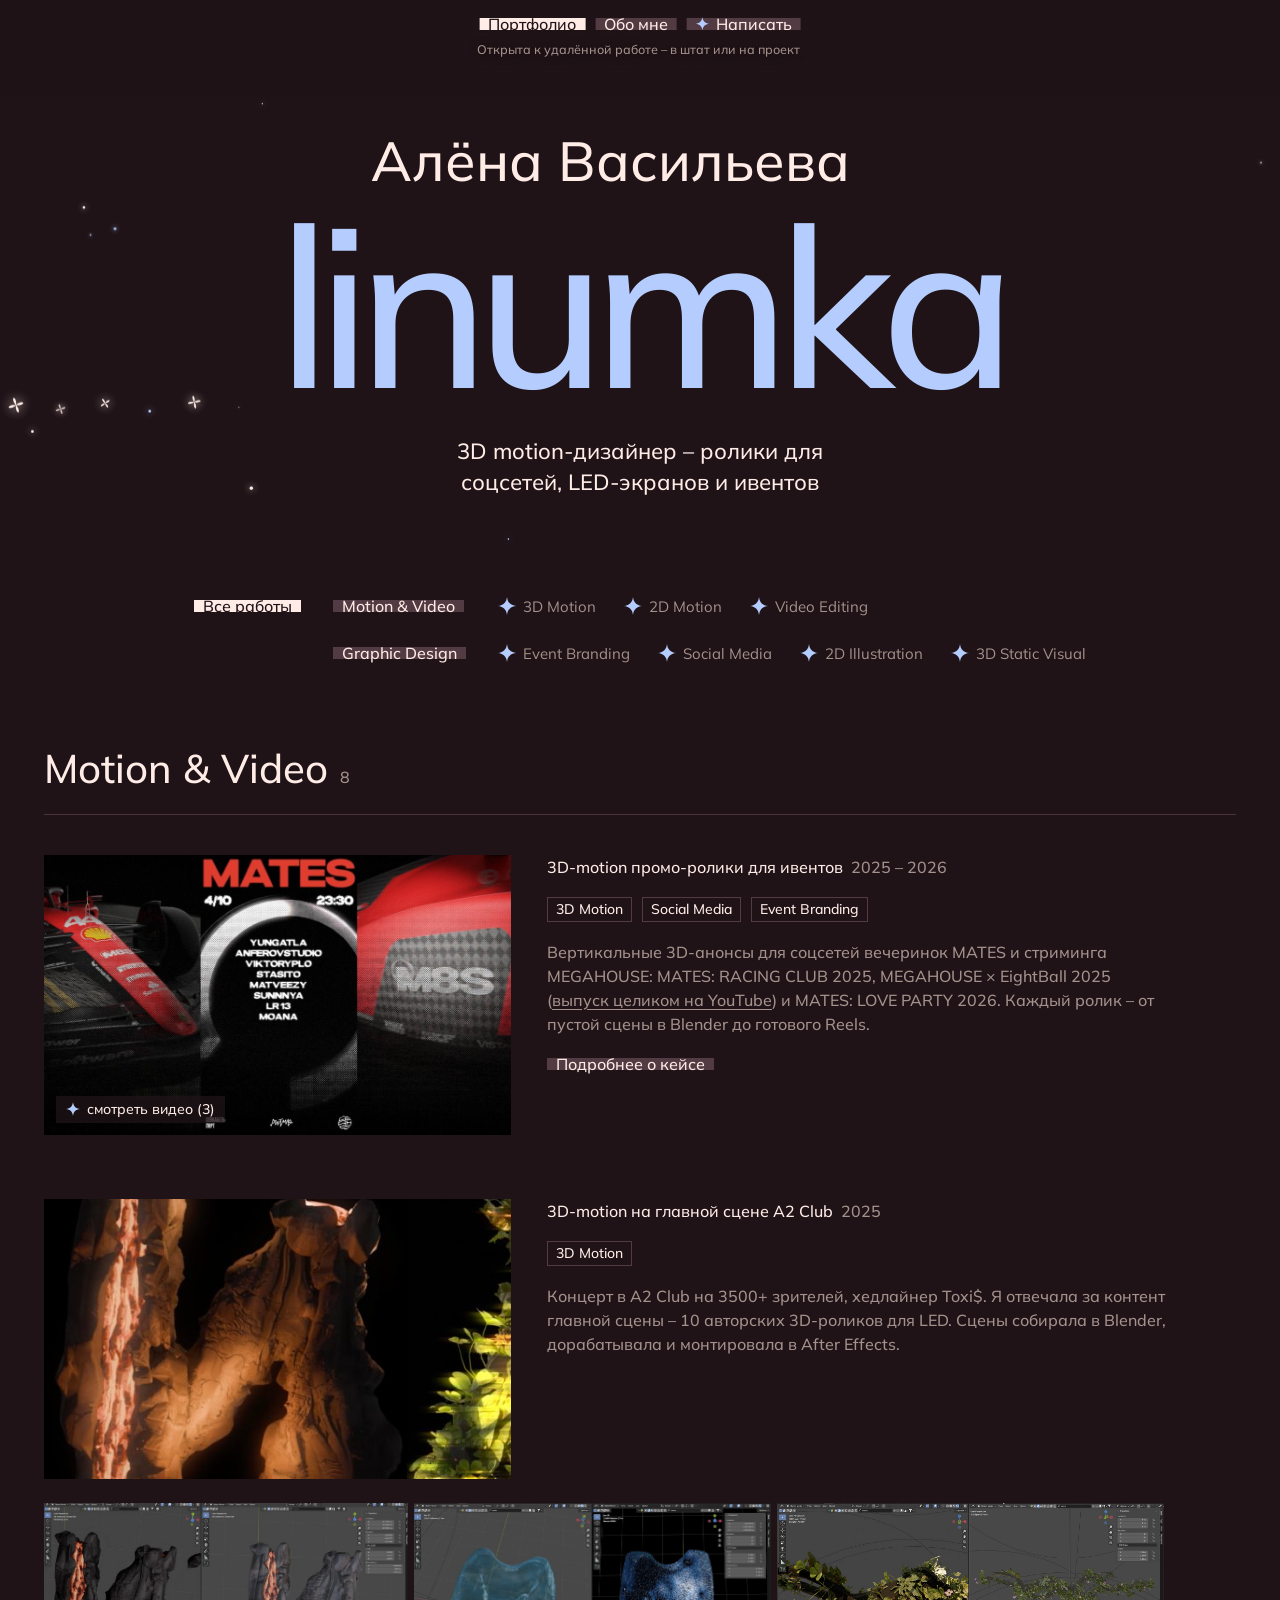
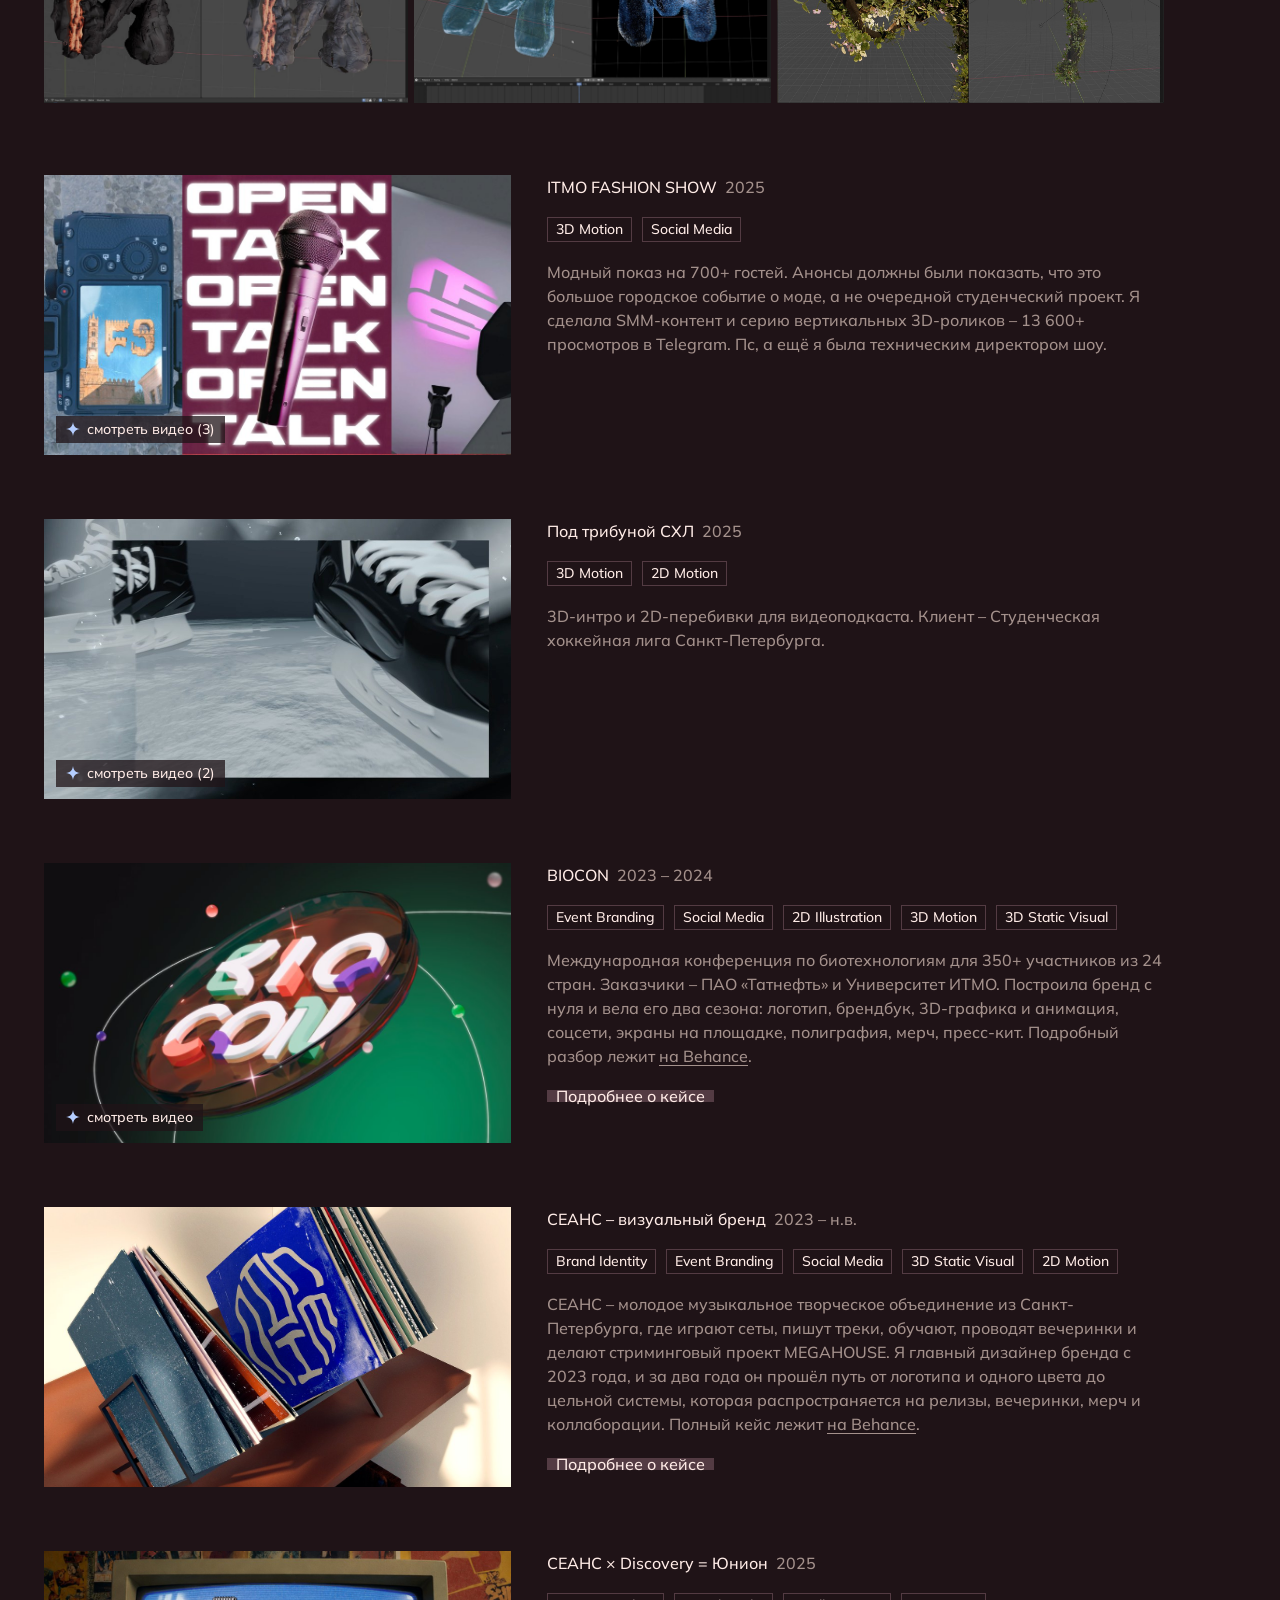
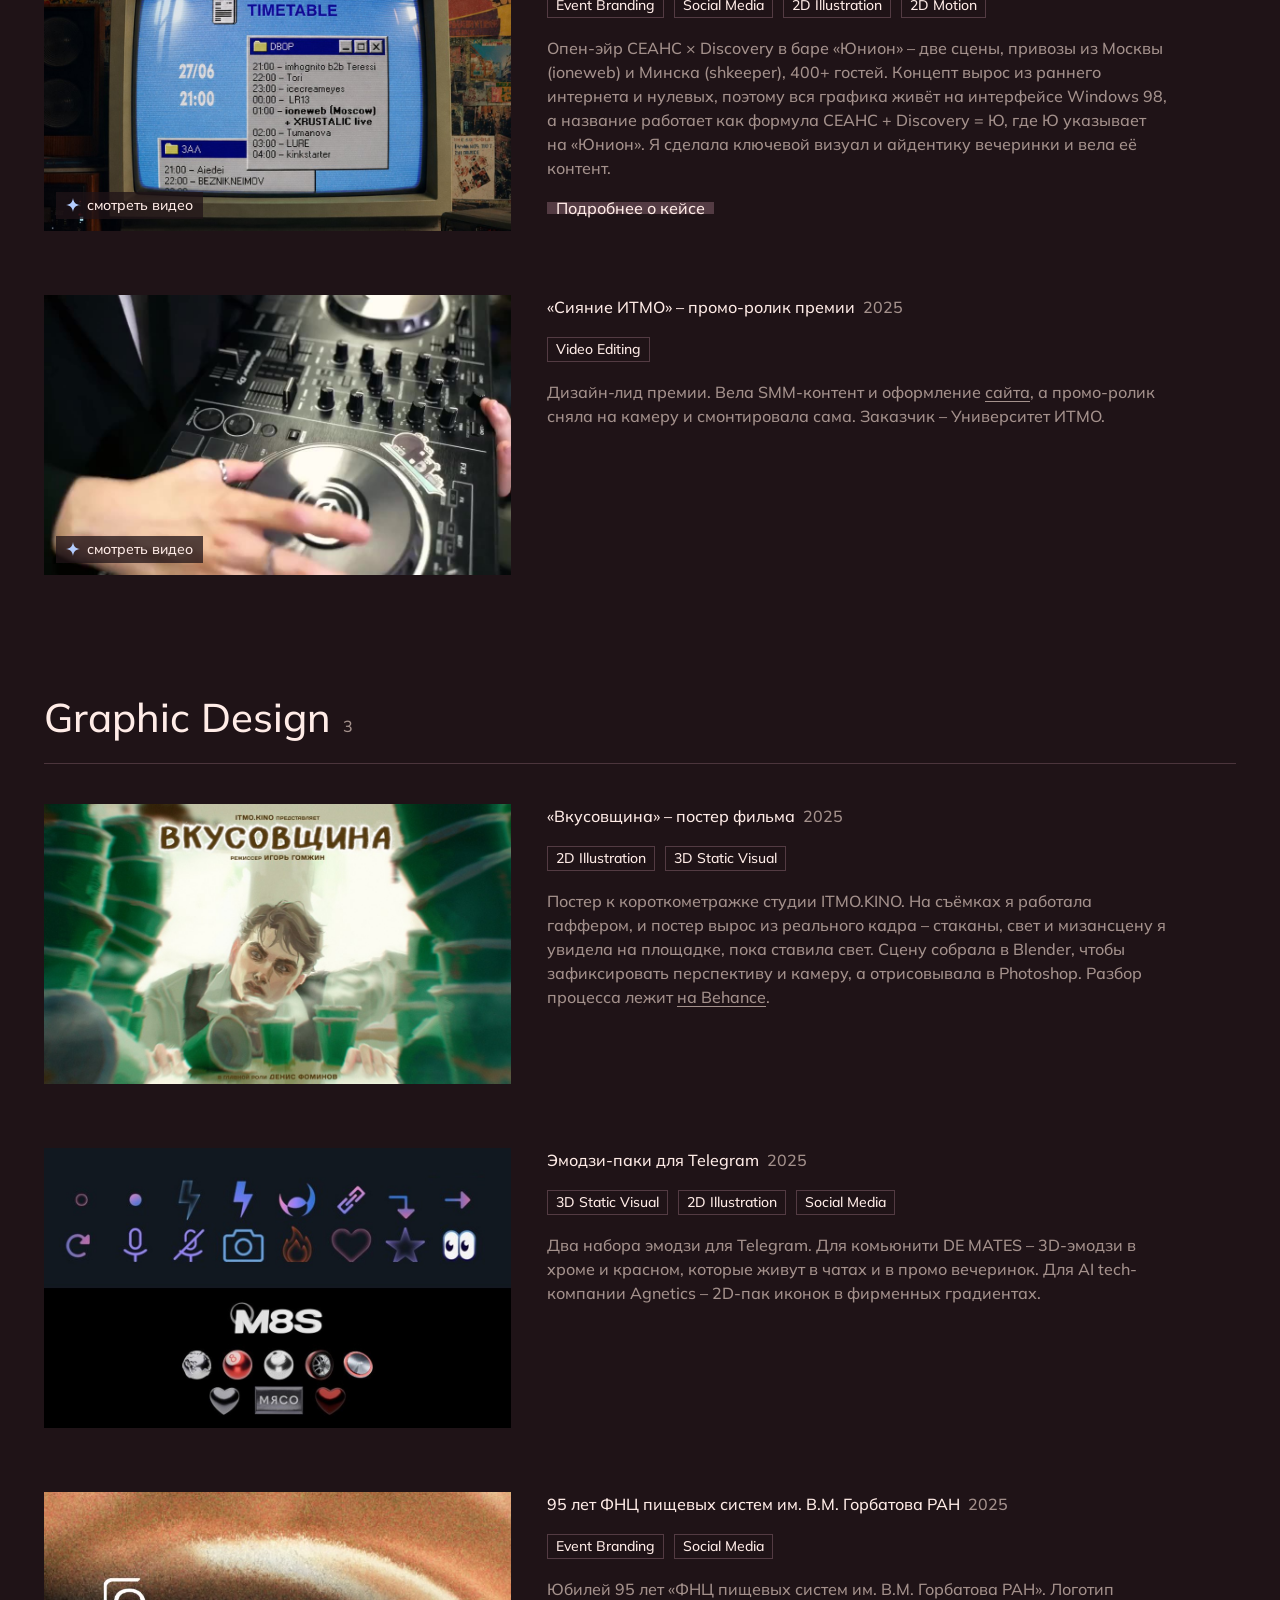
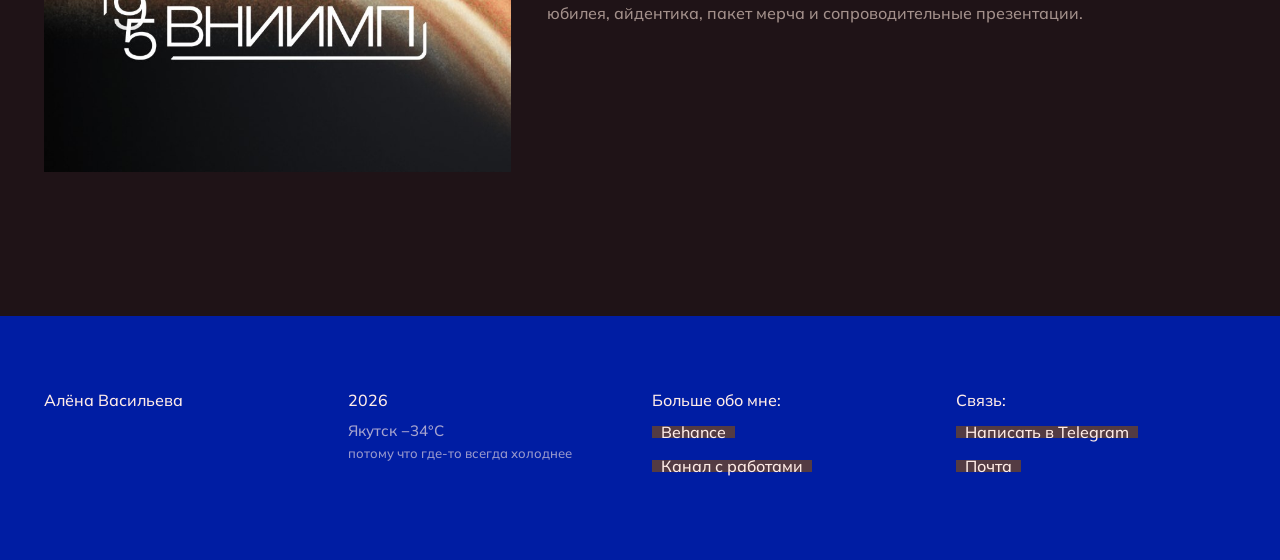
==== commit 0dd01e7a: "Живые обложки, ролики в 1080p, эмодзи-паки одним кейсом - Обложки MATES и FASHION SHOW – триптих из " ====
--- a/portfolio.html
+++ b/portfolio.html
@@ -43,7 +43,7 @@
   <a class="pill light" href="portfolio.html">Портфолио</a>
   <a class="pill" href="index.html">Обо мне</a>
   <a class="pill pill--write" href="https://t.me/linumka" target="_blank" rel="noopener"><span class="spark spark--blue"><svg><use href="#spark4"/></svg></span>Написать</a>
-  <span class="nav-note">Открыта к проектной и удалённой работе</span>
+  <span class="nav-note">Открыта к удалённой работе – в штат или на проект</span>
 </nav>
 
 <main id="main">
@@ -146,7 +146,7 @@
     </div>
   </article>
   <article class="case">
-    <div class="case-media"><img src="assets/siyanie.jpg" alt="" loading="lazy"></div>
+    <div class="case-media"><img src="assets/siyanie-cover.jpg" alt="" loading="lazy"></div>
     <div class="case-body">
       <h3 class="case-title">«Сияние ИТМО» – промо-ролик премии<span class="year">2025</span></h3>
       <div class="case-tags"><span lang="en">Video Editing</span></div>
@@ -156,7 +156,7 @@
   </div>
   </div>
   <div class="case-group">
-  <h2 class="case-group-title"><span lang="en">Graphic Design</span><span class="case-group-count">4</span></h2>
+  <h2 class="case-group-title"><span lang="en">Graphic Design</span><span class="case-group-count">3</span></h2>
   <div class="case-list">
   <article class="case">
     <div class="case-media"><img src="assets/movie-poster.jpg" alt="" loading="lazy"></div>
@@ -167,19 +167,11 @@
     </div>
   </article>
   <article class="case">
-    <div class="case-media"><img src="assets/de-mates.jpg" alt="" loading="lazy"></div>
-    <div class="case-body">
-      <h3 class="case-title">DE MATES emoji pack<span class="year">2025</span></h3>
-      <div class="case-tags"><span lang="en">3D Static Visual</span><span lang="en">Social Media</span></div>
-      <p class="case-desc">Набор 3D-эмодзи для Telegram комьюнити DE MATES – серия персонажей-смайлов, которая живёт в чатах и в промо вечеринок.</p>
-    </div>
-  </article>
-  <article class="case">
-    <div class="case-media"><img src="assets/agnetics-emoji.jpg" alt="" loading="lazy"></div>
-    <div class="case-body">
-      <h3 class="case-title">Agnetics emoji pack<span class="year">2025</span></h3>
-      <div class="case-tags"><span lang="en">Social Media</span><span lang="en">2D Illustration</span></div>
-      <p class="case-desc">Эмодзи-пак в Telegram для AI tech-компании Agnetics.</p>
+    <div class="case-media"><img src="assets/emoji-packs.jpg" alt="" loading="lazy"></div>
+    <div class="case-body">
+      <h3 class="case-title">Эмодзи-паки для Telegram<span class="year">2025</span></h3>
+      <div class="case-tags"><span lang="en">3D Static Visual</span><span lang="en">2D Illustration</span><span lang="en">Social Media</span></div>
+      <p class="case-desc">Два набора эмодзи для Telegram. Для комьюнити DE MATES – 3D-эмодзи в хроме и красном, которые живут в чатах и в промо вечеринок. Для AI tech-компании Agnetics – 2D-пак иконок в фирменных градиентах.</p>
     </div>
   </article>
   <article class="case">
@@ -187,7 +179,7 @@
     <div class="case-body">
       <h3 class="case-title">95 лет ФНЦ пищевых систем им. В.М. Горбатова РАН<span class="year">2025</span></h3>
       <div class="case-tags"><span lang="en">Event Branding</span><span lang="en">Social Media</span></div>
-      <p class="case-desc">Юбилей 95 лет «ФНЦ пищевых систем им. В.М. Горбатова РАН». Логотип юбилея, айдентика, пакет мерча и сопроводительные презентации. Проект остановлен на стороне заказчика.</p>
+      <p class="case-desc">Юбилей 95 лет «ФНЦ пищевых систем им. В.М. Горбатова РАН». Логотип юбилея, айдентика, пакет мерча и сопроводительные презентации.</p>
     </div>
   </article>
   </div>
--- a/style.css
+++ b/style.css
@@ -406,7 +406,10 @@
   object-fit: cover;
   transition: transform .6s cubic-bezier(.2,.7,.2,1);
 }
-.case:hover .case-media img { transform: scale(1.04); }
+.case:hover .case-media img,
+.case:hover .case-media .case-loop { transform: scale(1.04); }
+/* луп лежит поверх статичной обложки: если видео не загрузится, видна картинка */
+.case-media .case-loop { position: absolute; inset: 0; }
 h3.case-title, .case-title { color: var(--white1); font-size: 16px; font-weight: 500; margin: 0; }
 .case-title .year { color: var(--white2); margin-left: 8px; }
 .case-tags {
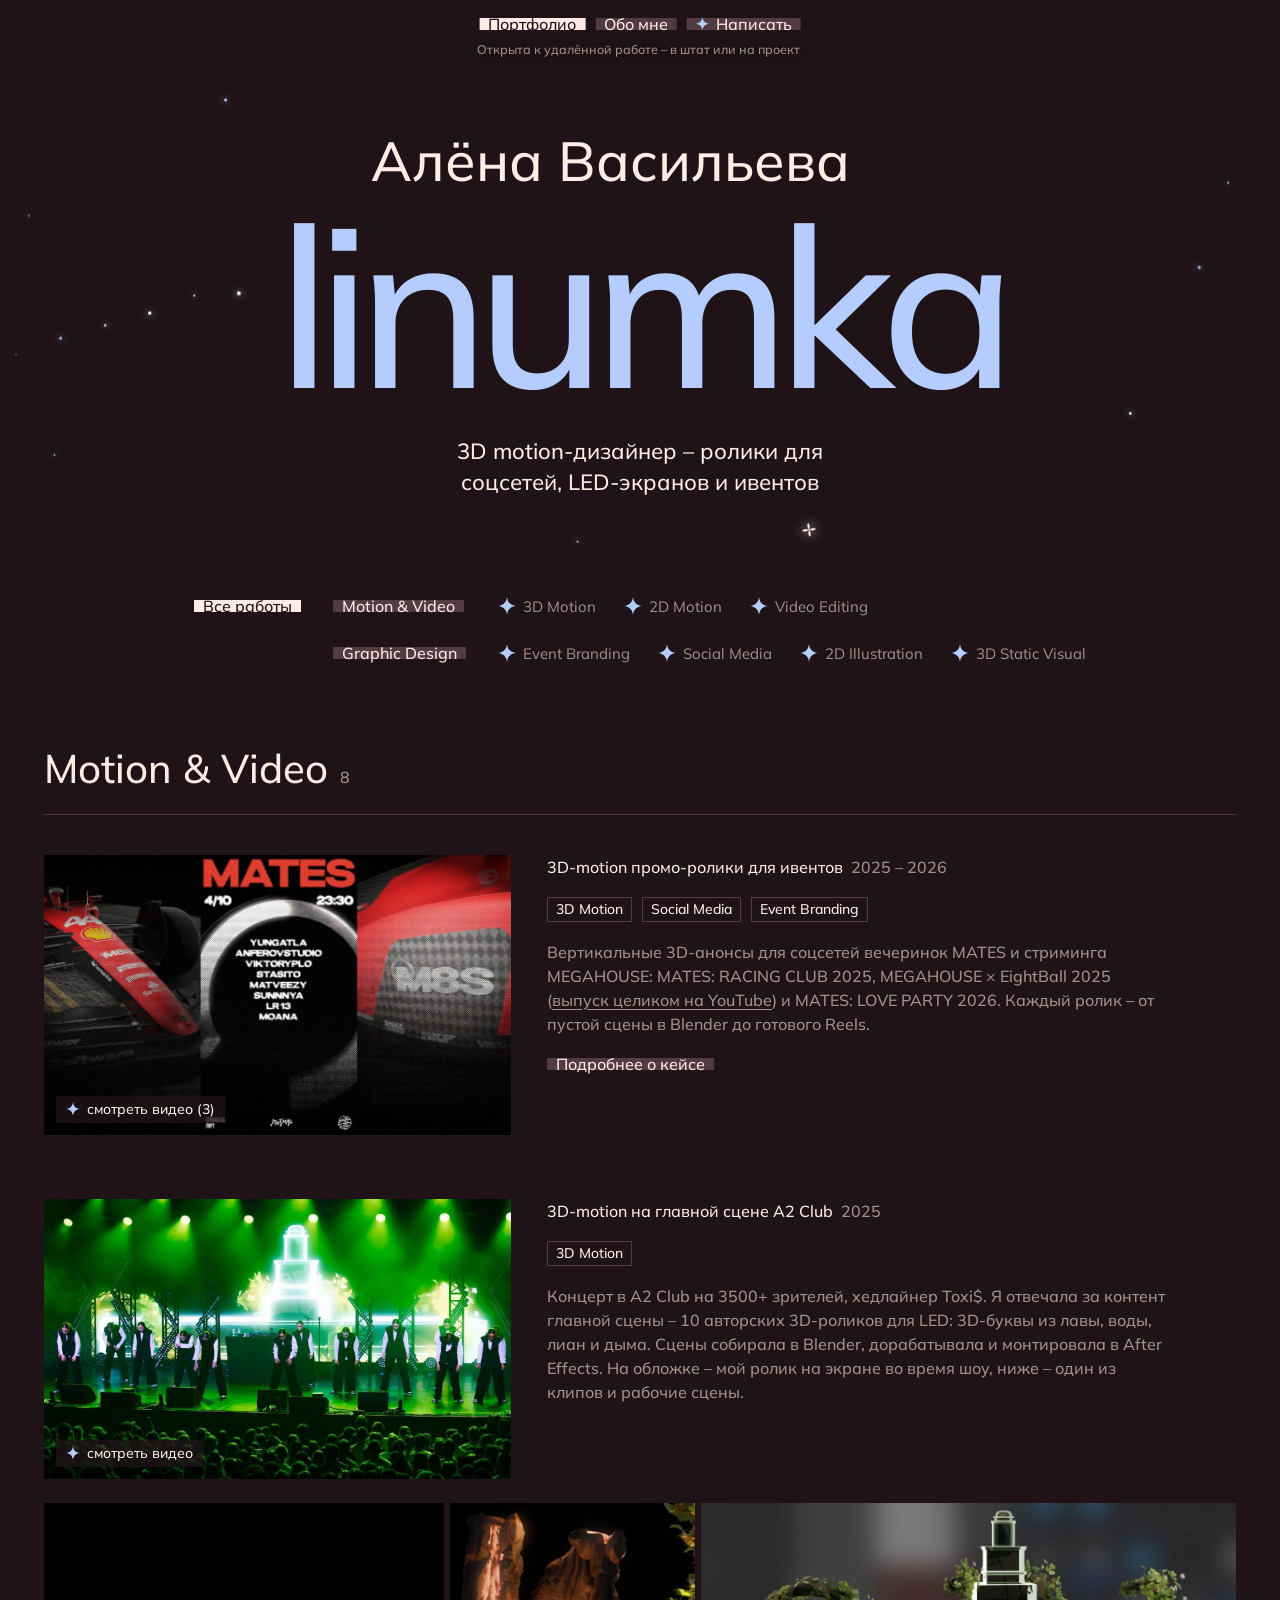
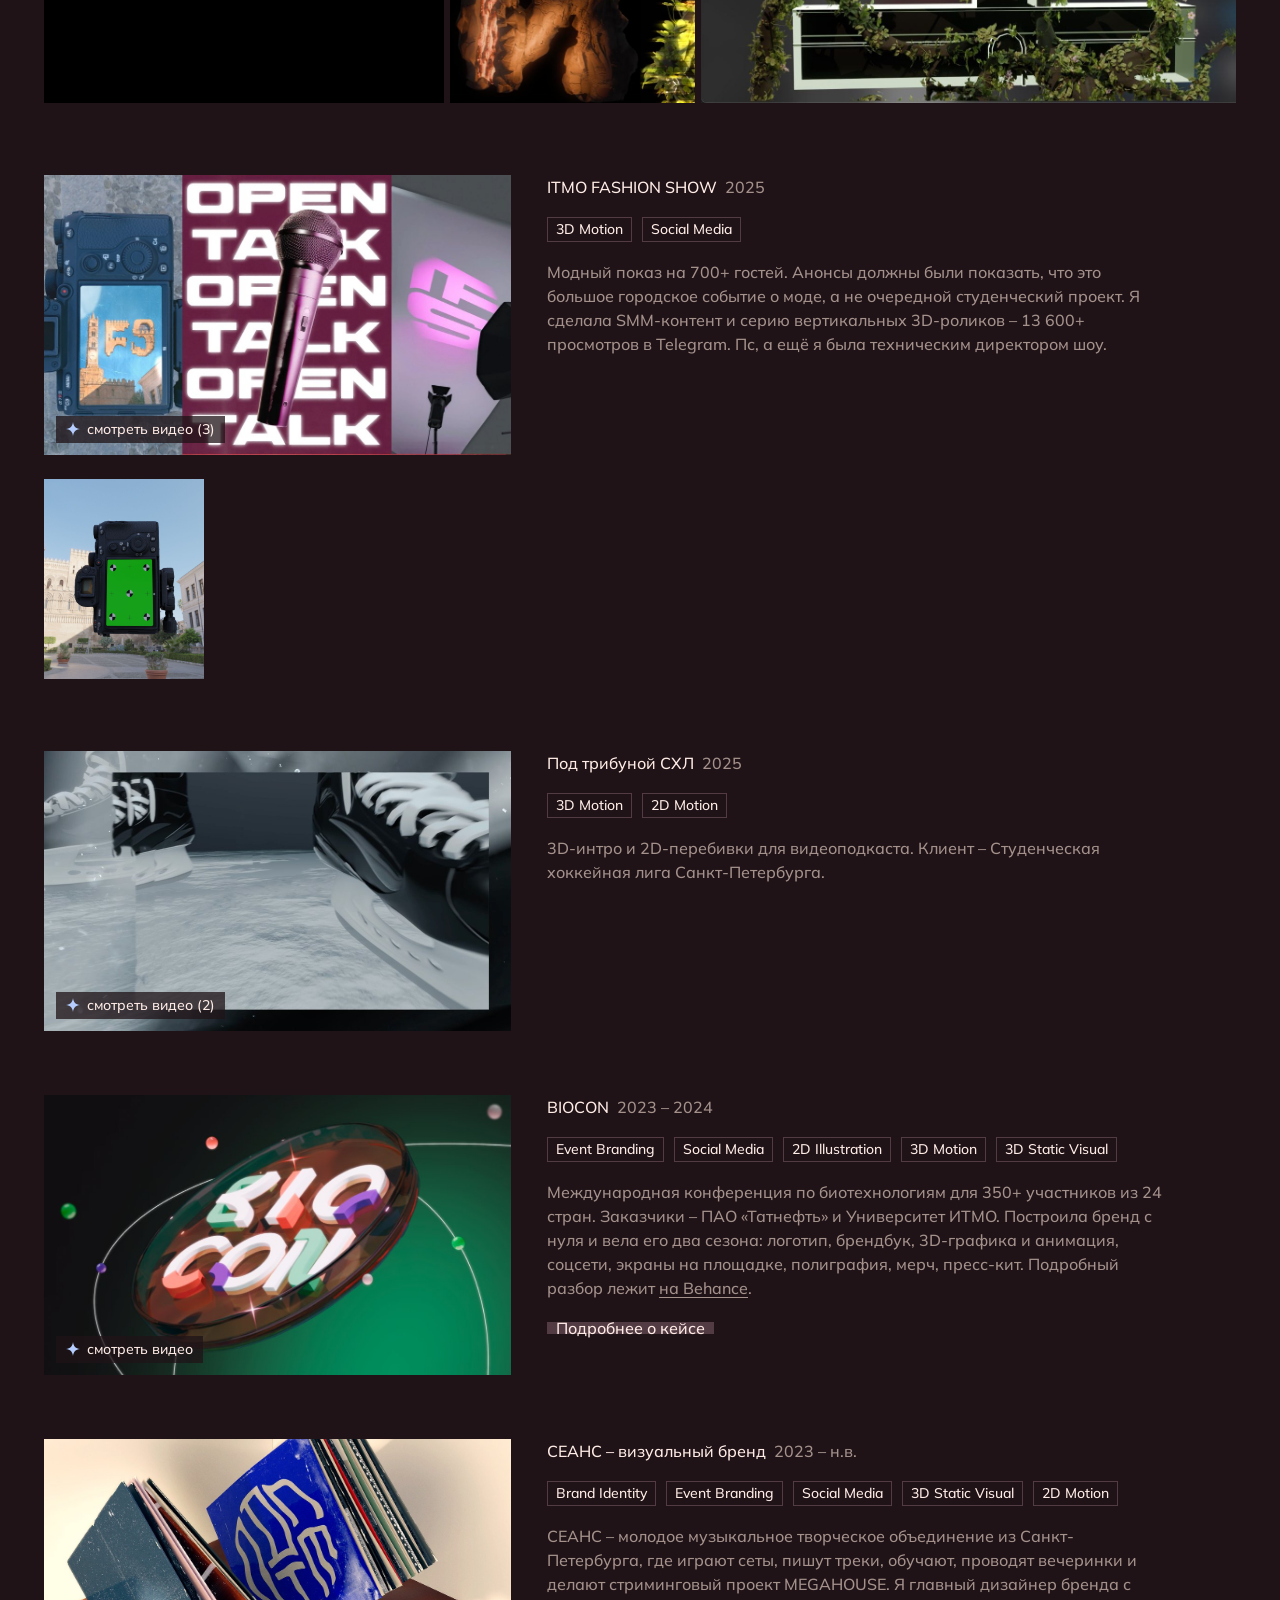
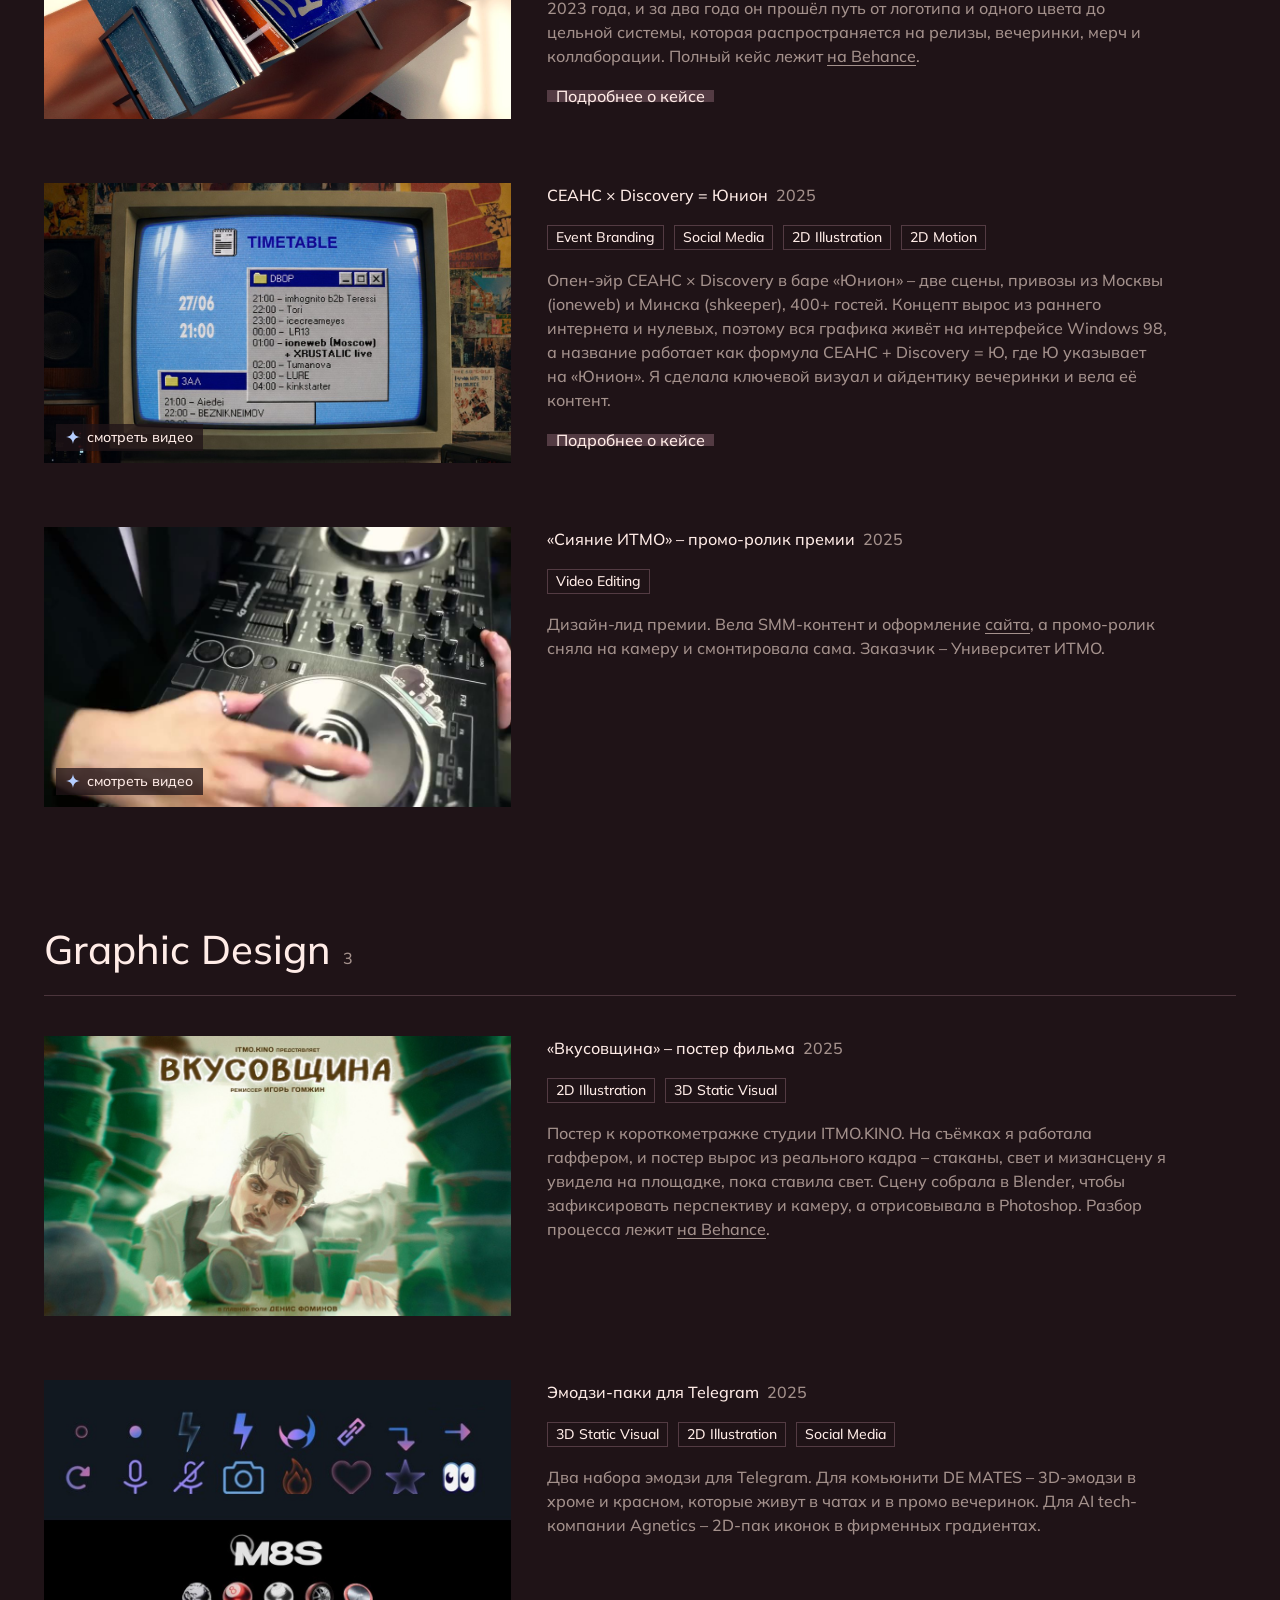
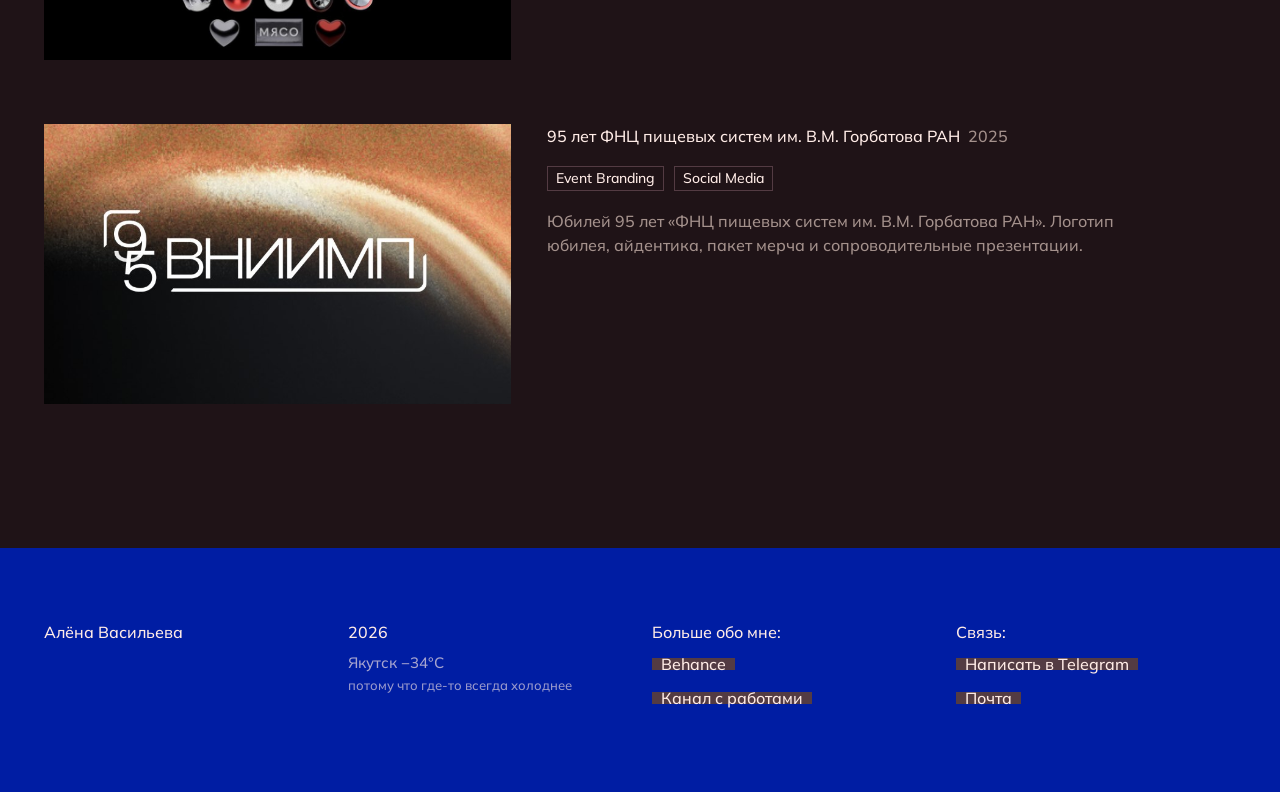
==== commit 71c4ec49: "Процесс и сцена: A2 Club, MATES, FASHION SHOW - A2 Club: обложка – фото концерта с моим роликом на L" ====
--- a/portfolio.html
+++ b/portfolio.html
@@ -98,11 +98,11 @@
     </div>
   </article>
   <article class="case">
-    <div class="case-media"><img src="assets/itmo-universe.jpg" alt="" loading="lazy"></div>
+    <div class="case-media"><img src="assets/a2-stage.jpg" alt="" loading="lazy"></div>
     <div class="case-body">
       <h3 class="case-title">3D-motion на главной сцене A2 Club<span class="year">2025</span></h3>
       <div class="case-tags"><span lang="en">3D Motion</span></div>
-      <p class="case-desc">Концерт в A2 Club на 3500+ зрителей, хедлайнер Toxi$. Я отвечала за контент главной сцены – 10 авторских 3D-роликов для LED. Сцены собирала в Blender, дорабатывала и монтировала в After Effects.</p>
+      <p class="case-desc">Концерт в A2 Club на 3500+ зрителей, хедлайнер Toxi$. Я отвечала за контент главной сцены – 10 авторских 3D-роликов для LED: 3D-буквы из лавы, воды, лиан и дыма. Сцены собирала в Blender, дорабатывала и монтировала в After Effects. На обложке – мой ролик на экране во время шоу, ниже – один из клипов и рабочие сцены.</p>
     </div>
   </article>
   <article class="case">
--- a/style.css
+++ b/style.css
@@ -500,11 +500,11 @@
   flex: 0 0 auto;
 }
 /* пропорции задаём сразу, чтобы полоса не прыгала, пока видео грузится */
-.gallery-strip video { aspect-ratio: 16 / 9; object-fit: cover; background: #000; cursor: pointer; }
+.gallery-strip video { aspect-ratio: auto 16 / 9; object-fit: cover; background: #000; cursor: pointer; }
 /* вертикальные кадры 9:16 – полоса выше */
 .gallery-strip--tall img,
 .gallery-strip--tall video { height: 360px; }
-.gallery-strip--tall video { aspect-ratio: 9 / 16; }
+.gallery-strip--tall video { aspect-ratio: auto 9 / 16; }
 
 /* ---------- footer ---------- */
 footer {
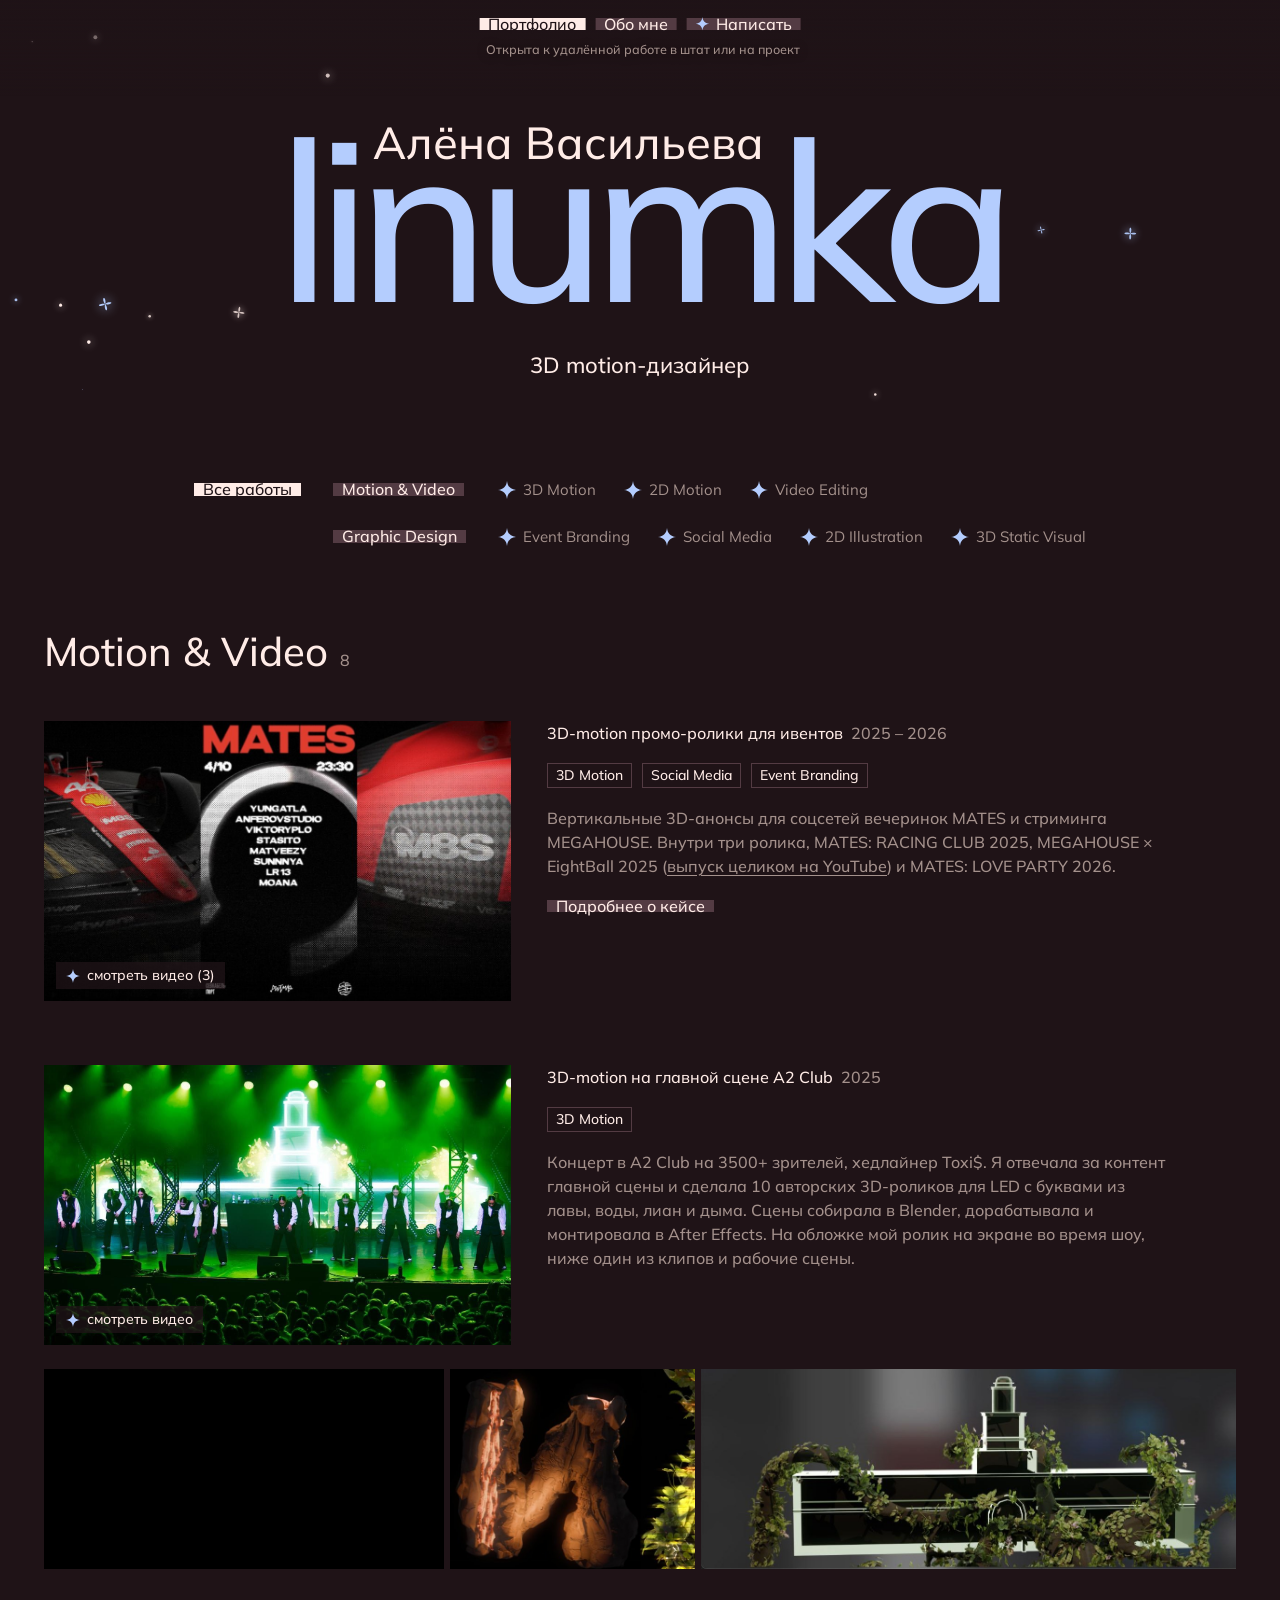
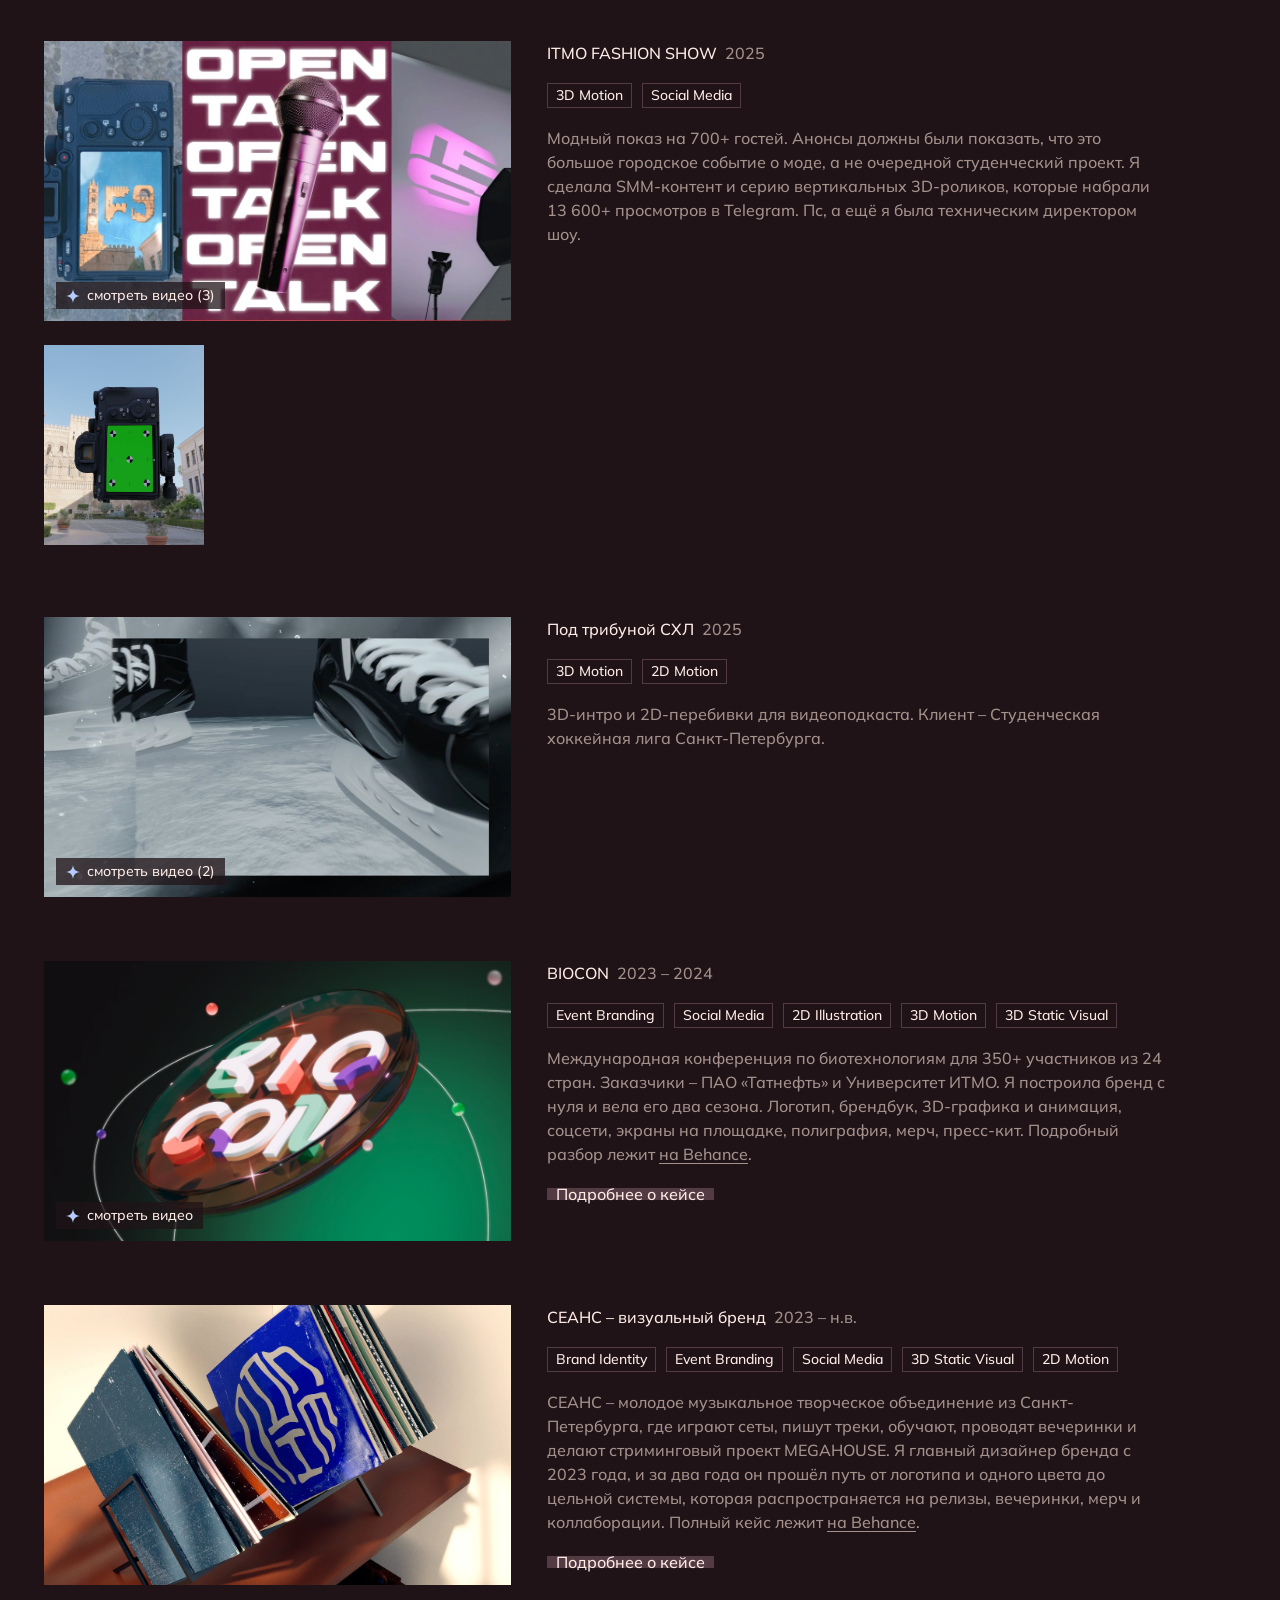
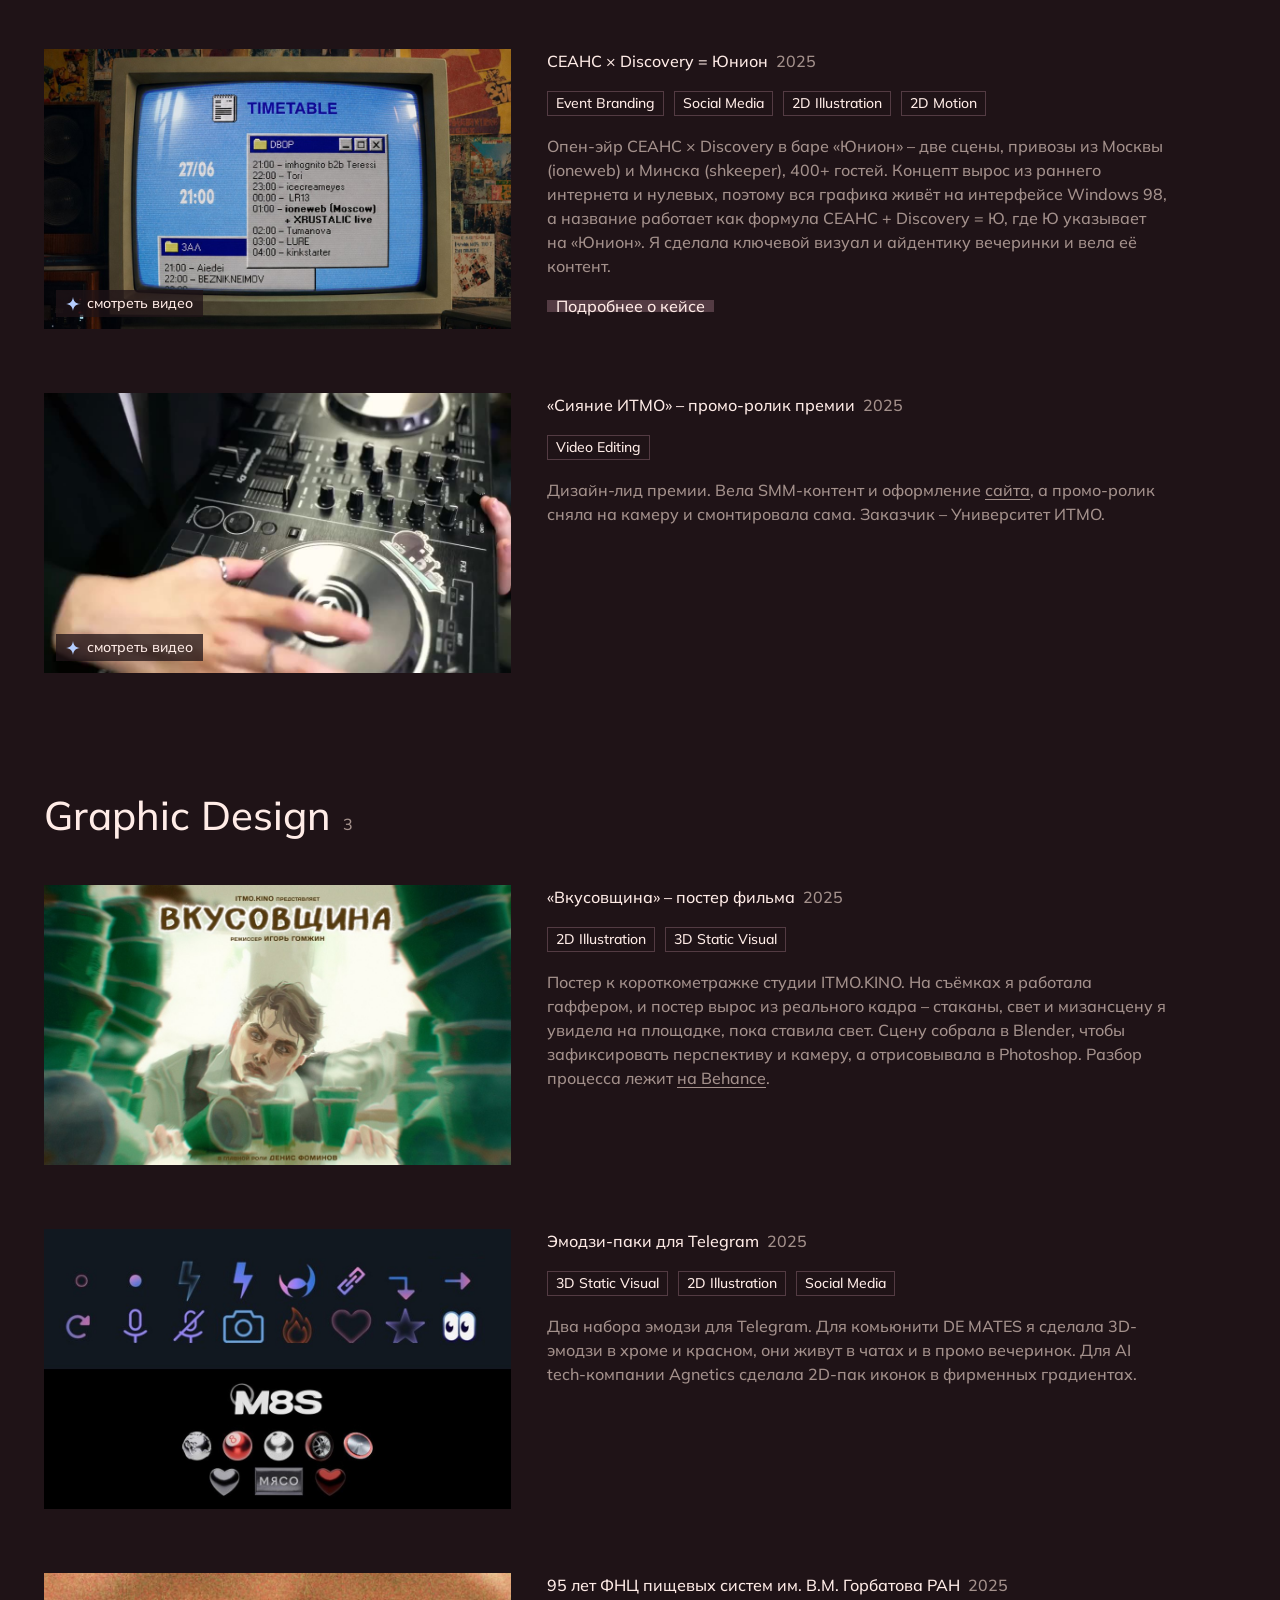
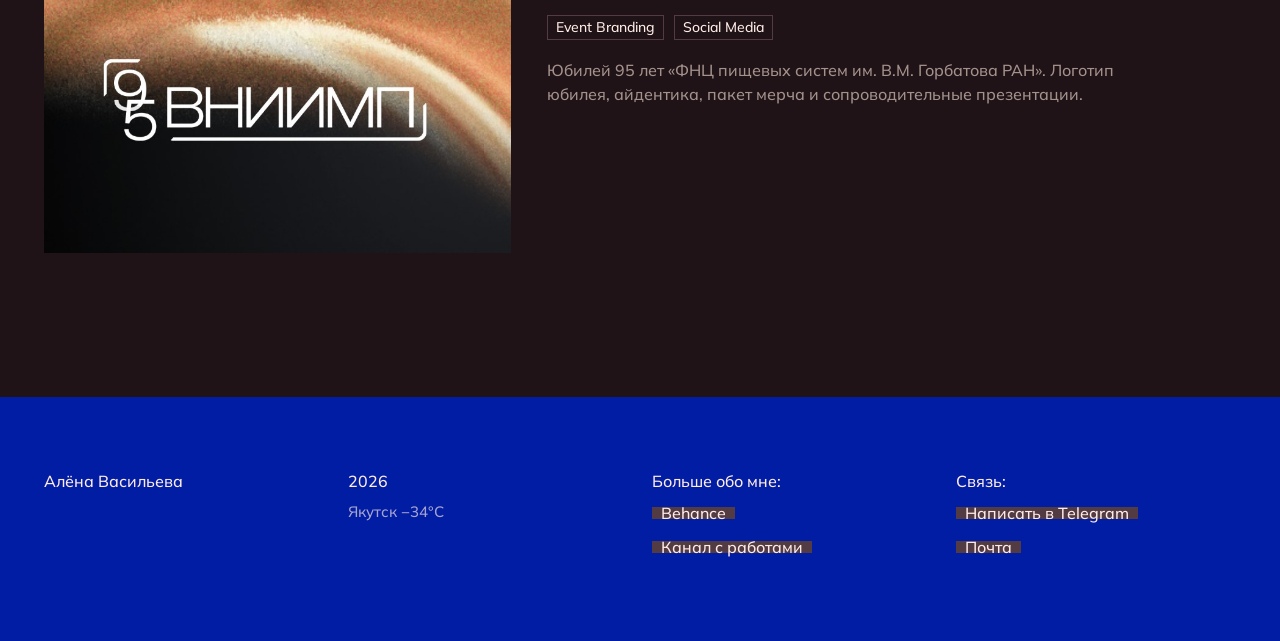
==== commit fa313dc1: "Единые кнопки, имя в логотипе, кейсы в три колонки, без полосок - Все кнопки одного коричневого цвет" ====
--- a/portfolio.html
+++ b/portfolio.html
@@ -4,7 +4,7 @@
 <meta charset="UTF-8">
 <meta name="viewport" content="width=device-width, initial-scale=1.0">
 <title>Портфолио – linumka | 3D Motion &amp; Graphic Design</title>
-<meta name="description" content="Кейсы Алёны Васильевой, 3D motion-дизайнера: промо-ролики для соцсетей, 3D-контент для LED-экранов, видео и айдентика событий.">
+<meta name="description" content="Кейсы Алёны Васильевой, 3D motion-дизайнера. Промо-ролики для соцсетей, 3D-контент для LED-экранов, видео и айдентика событий.">
 <meta property="og:title" content="Портфолио – linumka">
 <meta property="og:description" content="3D motion-дизайнер">
 <meta property="og:type" content="website">
@@ -43,7 +43,7 @@
   <a class="pill light" href="portfolio.html">Портфолио</a>
   <a class="pill" href="index.html">Обо мне</a>
   <a class="pill pill--write" href="https://t.me/linumka" target="_blank" rel="noopener"><span class="spark spark--blue"><svg><use href="#spark4"/></svg></span>Написать</a>
-  <span class="nav-note">Открыта к удалённой работе – в штат или на проект</span>
+  <span class="nav-note">Открыта к удалённой работе в штат или на проект</span>
 </nav>
 
 <main id="main">
@@ -54,8 +54,7 @@
       <p class="hero-name reveal">Алёна Васильева</p>
       <h1 class="wordmark" data-split>linumka</h1>
     </div>
-    <p class="hero-sub reveal">3D motion-дизайнер – ролики для соцсетей,
-      LED-экранов и ивентов</p>
+    <p class="hero-sub reveal">3D motion-дизайнер</p>
   </div>
 </header>
 
@@ -94,7 +93,7 @@
     <div class="case-body">
       <h3 class="case-title">3D-motion промо-ролики для ивентов<span class="year">2025 – 2026</span></h3>
       <div class="case-tags"><span lang="en">3D Motion</span><span lang="en">Social Media</span><span lang="en">Event Branding</span></div>
-      <p class="case-desc">Вертикальные 3D-анонсы для соцсетей вечеринок MATES и стриминга MEGAHOUSE: MATES: RACING CLUB 2025, MEGAHOUSE × EightBall 2025 (<a href="https://youtu.be/ML17n29b84w" target="_blank" rel="noopener">выпуск целиком на YouTube</a>) и MATES: LOVE PARTY 2026. Каждый ролик – от пустой сцены в Blender до готового Reels.</p>
+      <p class="case-desc">Вертикальные 3D-анонсы для соцсетей вечеринок MATES и стриминга MEGAHOUSE. Внутри три ролика, MATES: RACING CLUB 2025, MEGAHOUSE × EightBall 2025 (<a href="https://youtu.be/ML17n29b84w" target="_blank" rel="noopener">выпуск целиком на YouTube</a>) и MATES: LOVE PARTY 2026.</p>
     </div>
   </article>
   <article class="case">
@@ -102,7 +101,7 @@
     <div class="case-body">
       <h3 class="case-title">3D-motion на главной сцене A2 Club<span class="year">2025</span></h3>
       <div class="case-tags"><span lang="en">3D Motion</span></div>
-      <p class="case-desc">Концерт в A2 Club на 3500+ зрителей, хедлайнер Toxi$. Я отвечала за контент главной сцены – 10 авторских 3D-роликов для LED: 3D-буквы из лавы, воды, лиан и дыма. Сцены собирала в Blender, дорабатывала и монтировала в After Effects. На обложке – мой ролик на экране во время шоу, ниже – один из клипов и рабочие сцены.</p>
+      <p class="case-desc">Концерт в A2 Club на 3500+ зрителей, хедлайнер Toxi$. Я отвечала за контент главной сцены и сделала 10 авторских 3D-роликов для LED с буквами из лавы, воды, лиан и дыма. Сцены собирала в Blender, дорабатывала и монтировала в After Effects. На обложке мой ролик на экране во время шоу, ниже один из клипов и рабочие сцены.</p>
     </div>
   </article>
   <article class="case">
@@ -110,7 +109,7 @@
     <div class="case-body">
       <h3 class="case-title">ITMO FASHION SHOW<span class="year">2025</span></h3>
       <div class="case-tags"><span lang="en">3D Motion</span><span lang="en">Social Media</span></div>
-      <p class="case-desc">Модный показ на 700+ гостей. Анонсы должны были показать, что это большое городское событие о моде, а не очередной студенческий проект. Я сделала SMM-контент и серию вертикальных 3D-роликов – 13 600+ просмотров в Telegram. Пс, а ещё я была техническим директором шоу.</p>
+      <p class="case-desc">Модный показ на 700+ гостей. Анонсы должны были показать, что это большое городское событие о моде, а не очередной студенческий проект. Я сделала SMM-контент и серию вертикальных 3D-роликов, которые набрали 13 600+ просмотров в Telegram. Пс, а ещё я была техническим директором шоу.</p>
     </div>
   </article>
   <article class="case">
@@ -126,7 +125,7 @@
     <div class="case-body">
       <h3 class="case-title">BIOCON<span class="year">2023 – 2024</span></h3>
       <div class="case-tags"><span lang="en">Event Branding</span><span lang="en">Social Media</span><span lang="en">2D Illustration</span><span lang="en">3D Motion</span><span lang="en">3D Static Visual</span></div>
-      <p class="case-desc">Международная конференция по биотехнологиям для 350+ участников из 24 стран. Заказчики – ПАО «Татнефть» и Университет ИТМО. Построила бренд с нуля и вела его два сезона: логотип, брендбук, 3D-графика и анимация, соцсети, экраны на площадке, полиграфия, мерч, пресс-кит. Подробный разбор лежит <a href="https://www.behance.net/gallery/216718569/Event-brand-identity-BIOCON-2024" target="_blank" rel="noopener">на Behance</a>.</p>
+      <p class="case-desc">Международная конференция по биотехнологиям для 350+ участников из 24 стран. Заказчики – ПАО «Татнефть» и Университет ИТМО. Я построила бренд с нуля и вела его два сезона. Логотип, брендбук, 3D-графика и анимация, соцсети, экраны на площадке, полиграфия, мерч, пресс-кит. Подробный разбор лежит <a href="https://www.behance.net/gallery/216718569/Event-brand-identity-BIOCON-2024" target="_blank" rel="noopener">на Behance</a>.</p>
     </div>
   </article>
   <article class="case">
@@ -171,7 +170,7 @@
     <div class="case-body">
       <h3 class="case-title">Эмодзи-паки для Telegram<span class="year">2025</span></h3>
       <div class="case-tags"><span lang="en">3D Static Visual</span><span lang="en">2D Illustration</span><span lang="en">Social Media</span></div>
-      <p class="case-desc">Два набора эмодзи для Telegram. Для комьюнити DE MATES – 3D-эмодзи в хроме и красном, которые живут в чатах и в промо вечеринок. Для AI tech-компании Agnetics – 2D-пак иконок в фирменных градиентах.</p>
+      <p class="case-desc">Два набора эмодзи для Telegram. Для комьюнити DE MATES я сделала 3D-эмодзи в хроме и красном, они живут в чатах и в промо вечеринок. Для AI tech-компании Agnetics сделала 2D-пак иконок в фирменных градиентах.</p>
     </div>
   </article>
   <article class="case">
@@ -196,7 +195,6 @@
     <div>
       <p>2026</p>
       <p class="footer-weather" id="weather">Якутск −34°C</p>
-      <span class="weather-note">потому что где-то всегда холоднее</span>
     </div>
     <div>
       <p class="col-title">Больше обо мне:</p>
--- a/style.css
+++ b/style.css
@@ -85,9 +85,6 @@
   left: -4px; right: -4px;
 }
 .pill:hover { background: #6a4c56; }
-/* главное действие – синяя плашка */
-.pill--cta { background: var(--blue1); }
-.pill--cta:hover { background: #1a36c4; }
 /* видимый фокус на тёмном фоне */
 :where(a, button, [tabindex]):focus-visible {
   outline: 2px solid var(--blue2);
@@ -182,17 +179,23 @@
   grid-column: 2 / 5;
   position: relative;
   min-width: 0;
+  --wm: clamp(84px, 13vw, 188px);
 }
 .hero-mark { display: inline-block; text-align: left; }
+/* имя опущено в слово: стоит между «li» и «k», над строчными «inum».
+   Размер и отступы считаются от размера слова --wm, поэтому сцепка
+   держится на любой ширине экрана */
 .hero-name {
-  font-size: clamp(26px, 3.4vw, 40px);
-  color: var(--white1);
-  margin-bottom: 0;
-  /* имя сидит над словом, сдвинуто вправо от его начала — как в макете */
-  margin-left: clamp(30px, 5.5vw, 80px);
-}
+  position: relative;
+  z-index: 1;
+  font-size: calc(var(--wm) * .2);
+  line-height: 1;
+  color: var(--white1);
+  margin-left: calc(var(--wm) * .43);
+}
+.hero-name + .wordmark { margin-top: -.215em; }
 .wordmark {
-  font-size: clamp(84px, 13vw, 188px);
+  font-size: var(--wm);
   font-weight: 500;
   line-height: .9;
   letter-spacing: -.06em;
@@ -207,7 +210,6 @@
   line-height: 1.4;
   color: var(--white1);
 }
-.hero-cta { margin-top: 26px; }
 .hero-city { margin-top: 12px; color: var(--white2); }
 .hero-status {
   display: flex;
@@ -225,11 +227,7 @@
   padding-bottom: 64px;
   position: relative;
 }
-.hero-folio .hero-name {
-  font-size: clamp(30px, 4.5vw, 55px);
-  margin-left: clamp(40px, 7.4vw, 110px);
-}
-.hero-folio .wordmark { font-size: clamp(96px, 17.5vw, 260px); }
+.hero-folio .hero-mark { --wm: clamp(96px, 17.5vw, 260px); }
 .hero-folio .hero-sub {
   margin: 32px auto 0;
   max-width: 460px;
@@ -257,16 +255,15 @@
 
 /* ---------- опыт и образование: компактный список-таблица ---------- */
 /* год | роль | где – в тех же колонках, что и вся страница */
-.cv-list { margin-top: 40px; border-top: 1px solid var(--line); }
+.cv-list { margin-top: 40px; }
 .cv-row {
   display: grid;
   grid-template-columns: repeat(4, minmax(0, 1fr));
   column-gap: 24px;
   row-gap: 4px;
   align-items: baseline;
-  padding: 18px 0 20px;
-  border-bottom: 1px solid var(--line);
-}
+}
+.cv-row + .cv-row { margin-top: 20px; }
 .cv-when { color: var(--white2); font-variant-numeric: tabular-nums; }
 .cv-what { color: var(--white1); font-size: 18px; line-height: 1.4; }
 .cv-where { grid-column: 3 / 5; color: var(--white2); }
@@ -318,8 +315,6 @@
 }
 .contact-actions .pill { background: var(--brown2); color: var(--white1); }
 .contact-actions .pill:hover { background: var(--brown1); }
-.contact-actions .pill--cta { background: var(--blue1); }
-.contact-actions .pill--cta:hover { background: #1a36c4; }
 
 /* ---------- filters (portfolio) ---------- */
 /* одна сетка: «Все работы» | раздел | его пункты в строку с равным шагом */
@@ -378,8 +373,6 @@
   align-items: baseline;
   gap: 12px;
   margin-bottom: 40px;
-  padding-bottom: 16px;
-  border-bottom: 1px solid var(--line);
 }
 .case-group-count { font-size: 16px; color: var(--white2); }
 /* при фильтре заголовки блоков прячем: остаётся одна лента результатов */
@@ -457,16 +450,16 @@
   transition: grid-template-rows .55s cubic-bezier(.2,.7,.2,1), opacity .45s ease, visibility 0s;
 }
 .case-details-inner::before { content: ""; display: block; height: 40px; }
-/* пункт разбора: название слева под обложкой, текст – в колонке описания карточки */
+/* пункт разбора в три колонки: название, текст, работы справа */
 .case-section {
   display: grid;
-  grid-template-columns: minmax(0, 467px) minmax(0, 1fr);
-  column-gap: 36px;
-  padding: 24px 0 28px;
-  border-top: 1px solid var(--line);
-}
-.case-section h4 { color: var(--white1); font-weight: 500; font-size: 16px; margin: 0; }
-.case-section-body { max-width: 620px; }
+  grid-template-columns: 160px minmax(0, 1fr) minmax(0, 1fr);
+  column-gap: 32px;
+  align-items: start;
+}
+.case-section + .case-section { margin-top: 44px; }
+.case-section h4 { grid-column: 1; color: var(--white1); font-weight: 500; font-size: 16px; line-height: 1.5; margin: 0; }
+.case-section-body { grid-column: 2; }
 .case-section-body > * + * { margin-top: 10px; }
 .case-details p, .case-details li { color: var(--white2); }
 .case-details li { padding-left: 16px; position: relative; margin-bottom: 8px; }
@@ -480,11 +473,12 @@
 .case-details a { text-decoration: underline; text-underline-offset: 3px; }
 /* «Начало | текст»: начало отдельной светлой строкой */
 .case-details .lead { display: block; color: var(--white1); }
-.case-section .gallery-strip { grid-column: 1 / -1; margin: 24px 0 0; }
-.case-details-end {
-  padding-top: 28px;
-  border-top: 1px solid var(--line);
-}
+.case-section .gallery-strip { grid-column: 3; margin: 4px 0 0; }
+.case-section .gallery-strip img,
+.case-section .gallery-strip video { height: 180px; }
+.case-section .gallery-strip--tall img,
+.case-section .gallery-strip--tall video { height: 264px; }
+.case-details-end { margin-top: 48px; }
 .gallery-strip {
   display: flex;
   gap: 6px;
@@ -528,6 +522,7 @@
 .footer-links { display: flex; flex-direction: column; gap: 22px; align-items: flex-start; }
 .footer-weather {
   margin-top: 8px;
+  white-space: pre-line;
   color: rgba(255,236,231,.65);
   font-size: 15px;
   cursor: url('data:image/svg+xml;utf8,<svg xmlns="http://www.w3.org/2000/svg" width="22" height="22" viewBox="0 0 24 24"><path fill="%23FFECE7" stroke="%231F1317" stroke-width="1" d="M12 0c.9 7.4 4.6 11.1 12 12-7.4.9-11.1 4.6-12 12-.9-7.4-4.6-11.1-12-12C7.4 11.1 11.1 7.4 12 0Z"/></svg>') 11 11, auto;
@@ -803,7 +798,9 @@
   .hero-text { grid-column: 1 / 5; }
   .cv-row { grid-template-columns: 140px minmax(0, 1fr); }
   .cv-where { grid-column: 2; }
-  .case-section { grid-template-columns: 1fr; row-gap: 10px; }
+  .case-section { grid-template-columns: minmax(0, 1fr); row-gap: 10px; }
+  .case-section h4, .case-section-body, .case-section .gallery-strip { grid-column: 1; }
+  .case-section .gallery-strip { margin-top: 8px; }
   .banner-text { grid-column: 1 / 5; max-width: 640px; }
   .card-skills, .card-useful, .card-contact { grid-column: 1 / 5; max-width: 700px; }
   .case, .case--featured .case-top, .case--wide .case-top { grid-template-columns: 1fr; }
@@ -819,9 +816,11 @@
   .hero-about-grid { padding-top: 90px; }
   .hero-folio { padding-top: 100px; }
   .hero-photo { grid-column: 1 / 5; width: 112%; max-width: 380px; margin-left: -6%; margin-block: -14% -6%; }
+  .hero-text, .hero-folio .hero-mark { --wm: clamp(84px, 25vw, 110px); }
   .wordmark { white-space: normal; word-break: keep-all; }
   .banner-grid { padding-top: 72px; padding-bottom: 72px; }
-  .cv-row { grid-template-columns: 1fr; padding: 14px 0 16px; }
+  .cv-row { grid-template-columns: 1fr; }
+  .cv-row + .cv-row { margin-top: 18px; }
   .cv-when { font-size: 14px; }
   .cv-what, .cv-where { grid-column: 1; }
   .info-card { padding: 24px 20px 28px; }
@@ -831,7 +830,9 @@
   .filter-subs { gap: 8px 22px; }
   .cases { gap: 88px; }
   .gallery-strip img, .gallery-strip video { height: 140px; }
-  .gallery-strip--tall img, .gallery-strip--tall video { height: 280px; }
+  .gallery-strip--tall img, .gallery-strip--tall video,
+  .case-section .gallery-strip--tall img, .case-section .gallery-strip--tall video { height: 260px; }
+  .case-section .gallery-strip img, .case-section .gallery-strip video { height: 140px; }
 }
 
 @media (prefers-reduced-motion: reduce) {
@@ -863,4 +864,3 @@
 }
 .skip-link:focus { top: 12px; }
 .mt-8 { margin-top: 8px; }
-.weather-note { display: block; font-size: 13px; color: rgba(255,236,231,.6); margin-top: 2px; }
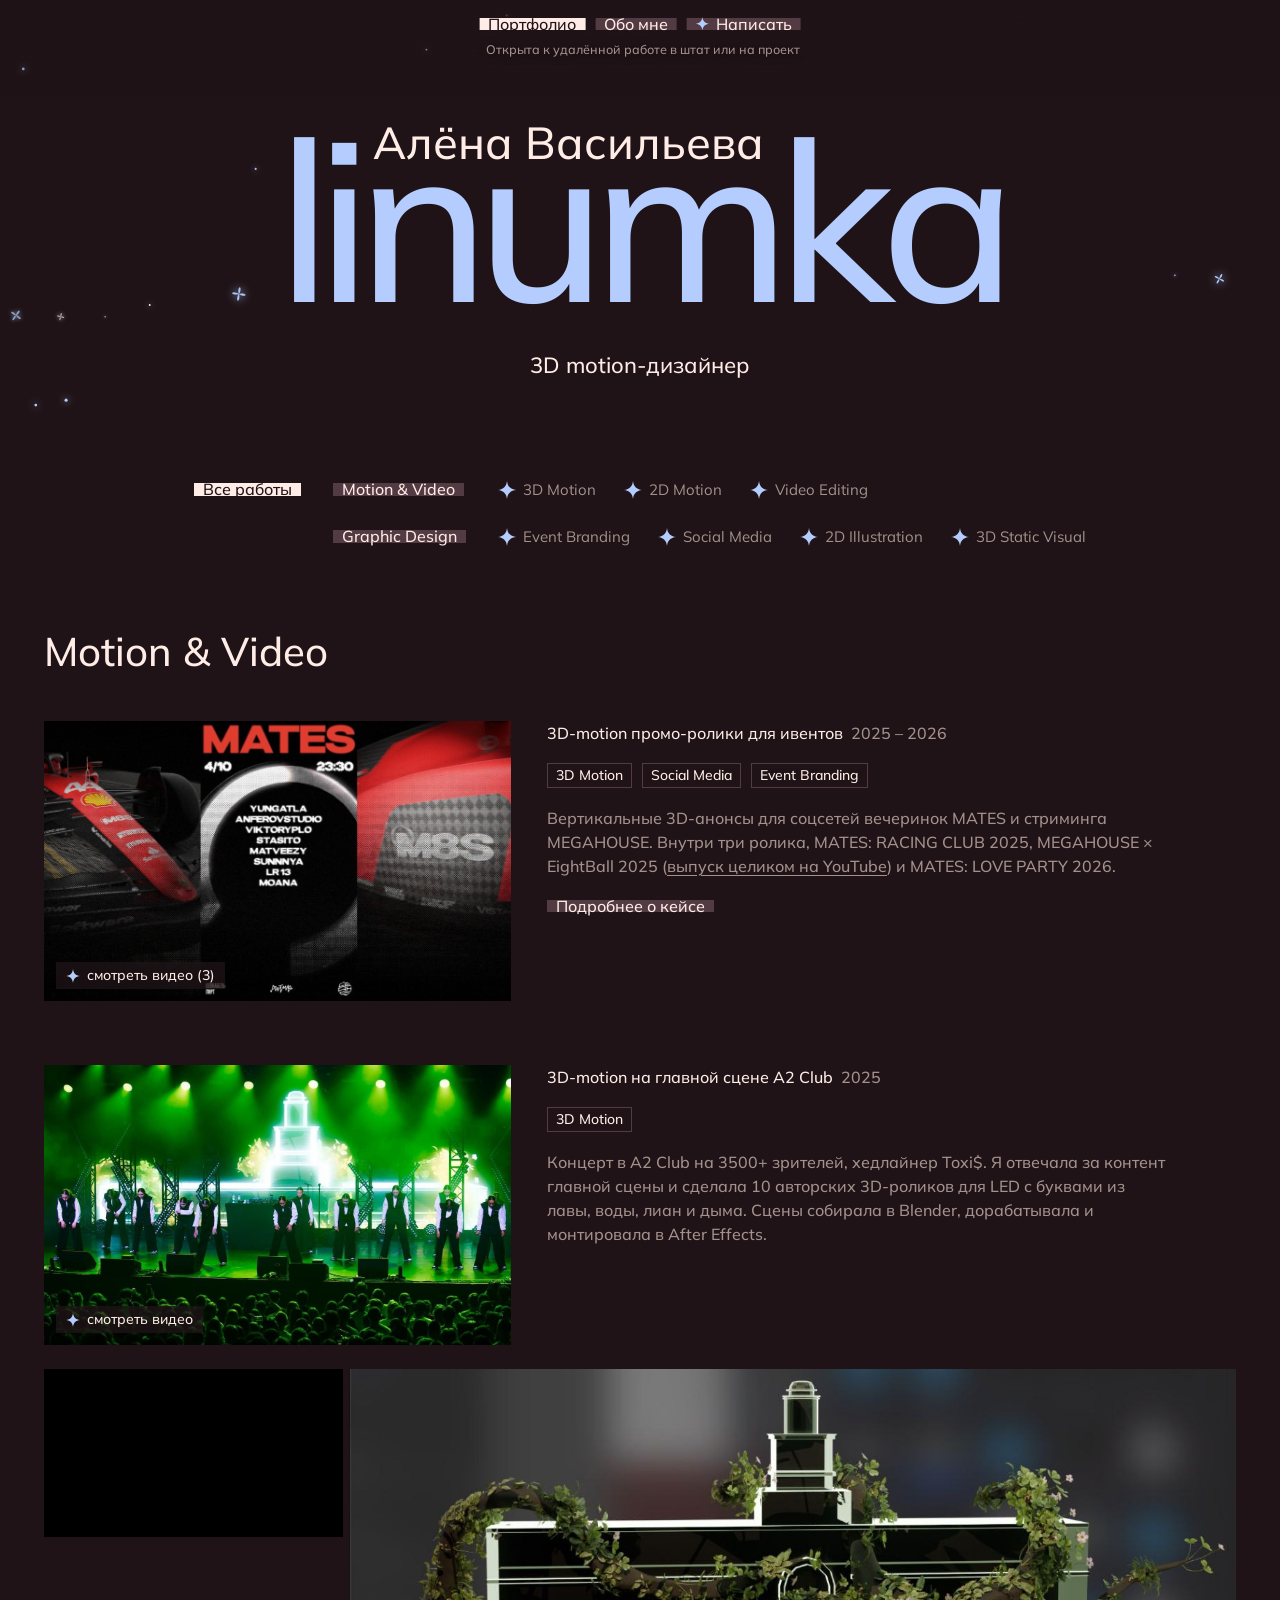
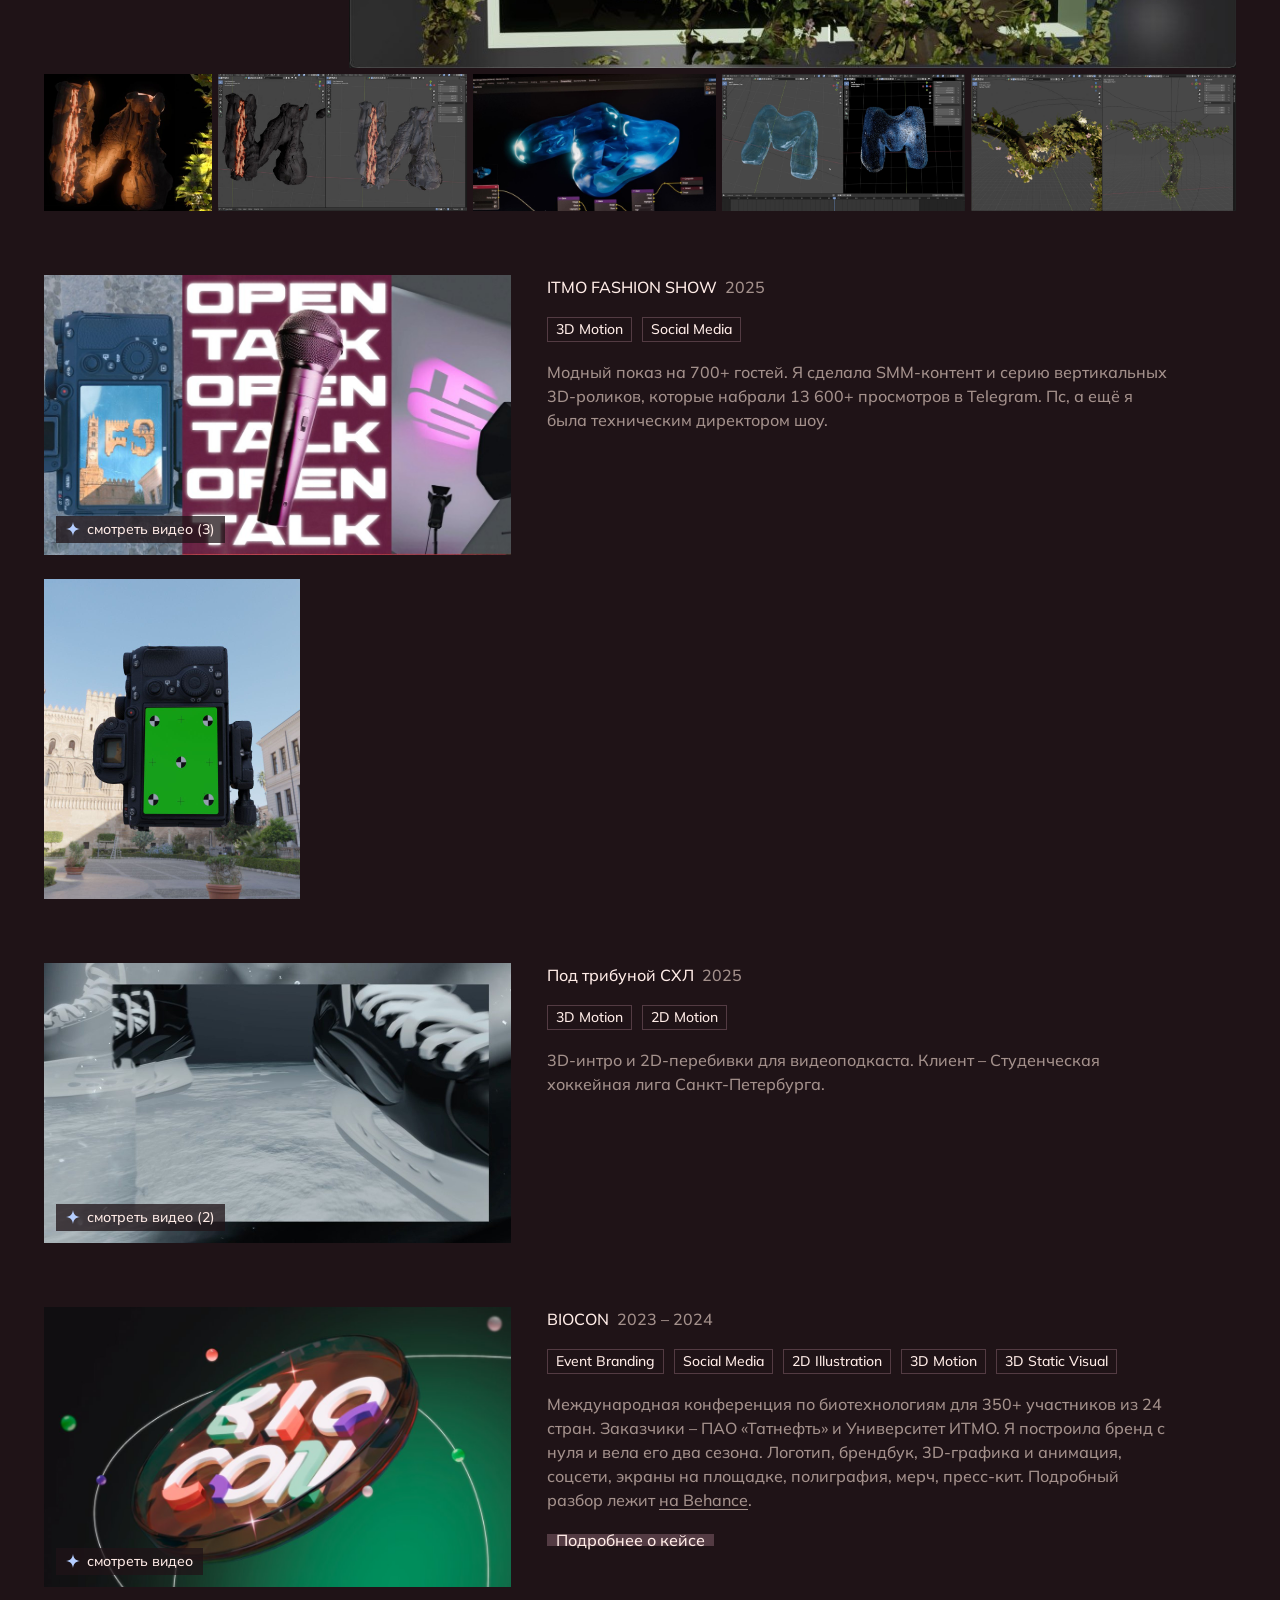
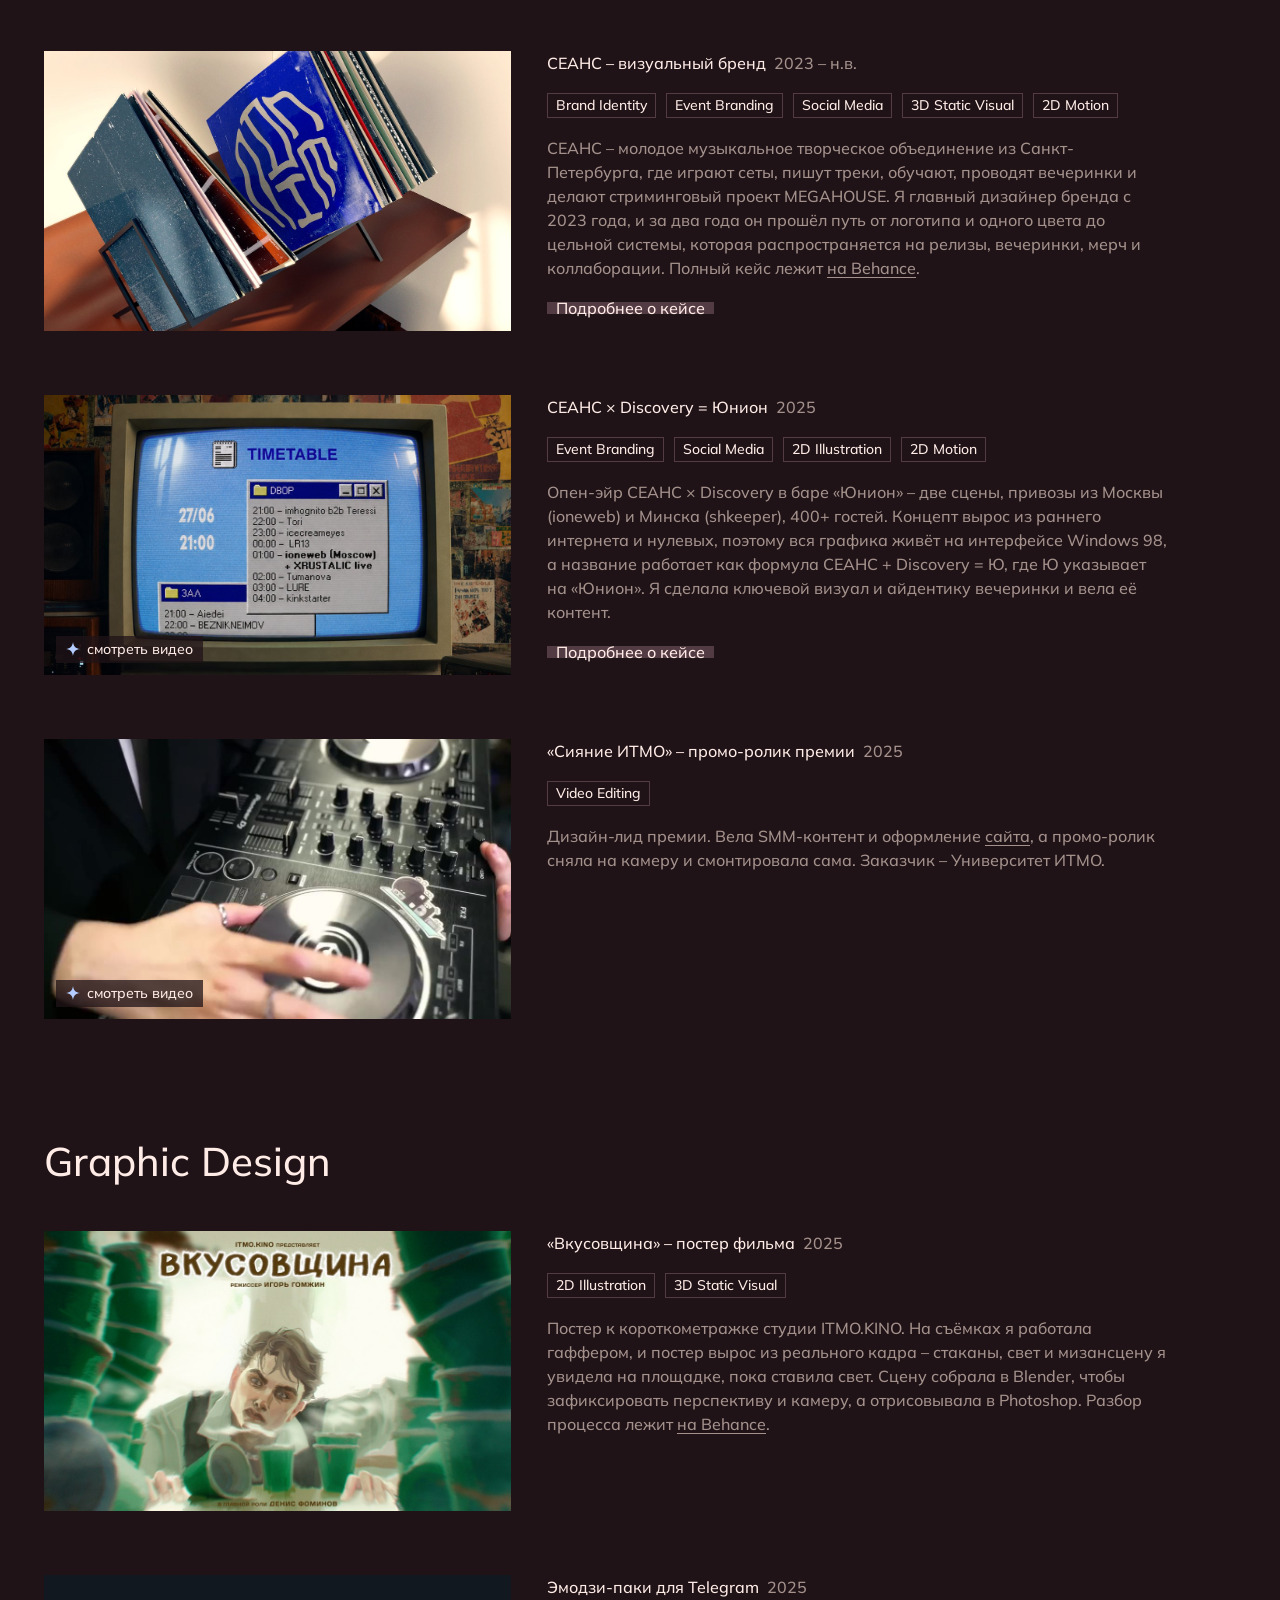
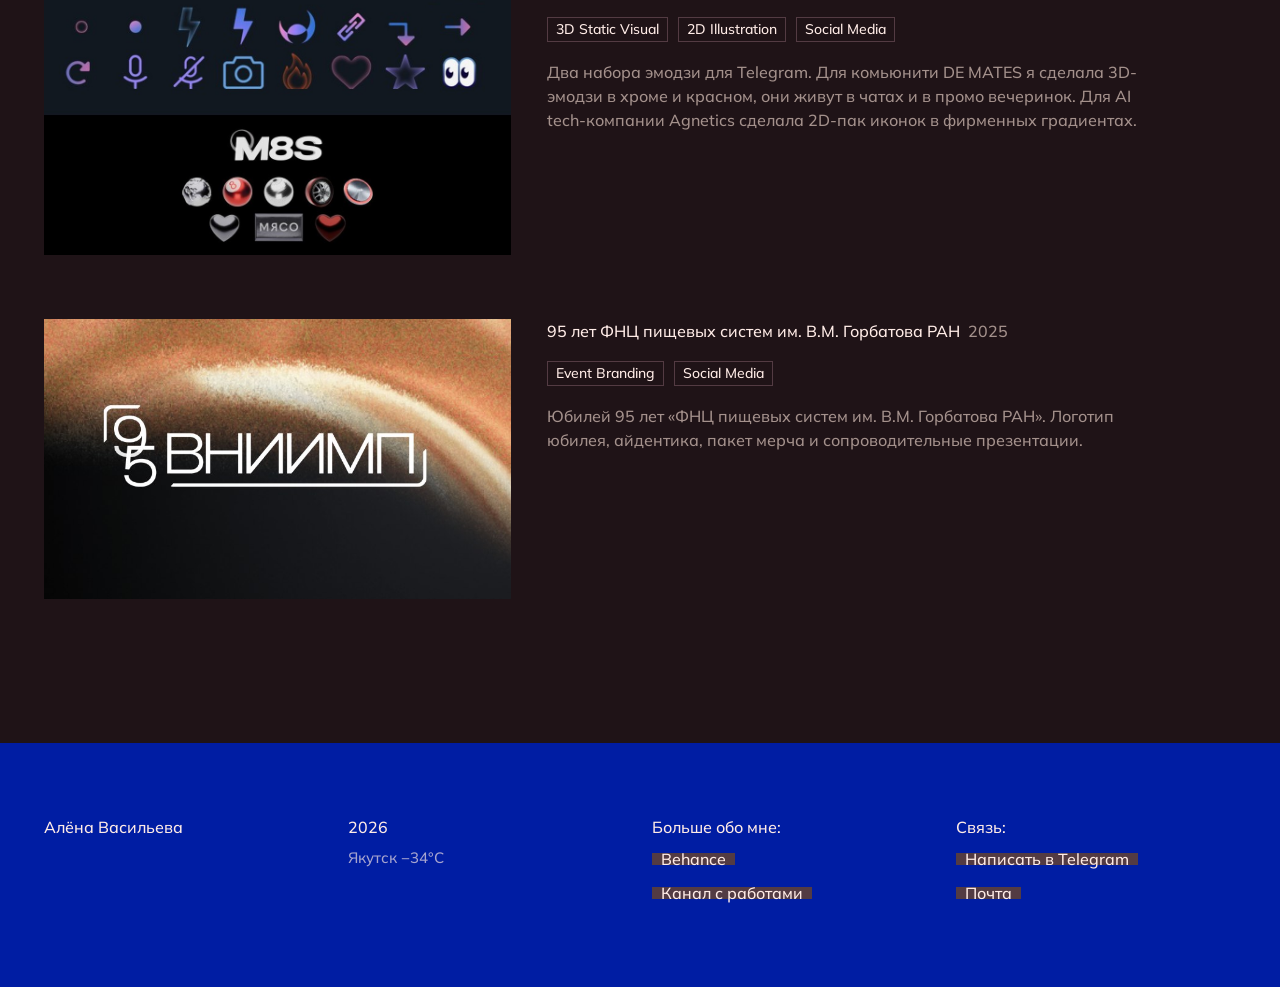
==== commit 22ecec01: "Работы в кейсах рядами без прокрутки, образование отдельным блоком - Работы в разборах кейсов и под " ====
--- a/portfolio.html
+++ b/portfolio.html
@@ -86,7 +86,7 @@
   <!-- кейсы рендерятся из cases-data.js -->
   <noscript>
   <div class="case-group">
-  <h2 class="case-group-title"><span lang="en">Motion &amp; Video</span><span class="case-group-count">8</span></h2>
+  <h2 class="case-group-title"><span lang="en">Motion &amp; Video</span></h2>
   <div class="case-list">
   <article class="case">
     <div class="case-media"><img src="assets/mates-racing.jpg" alt="" loading="lazy"></div>
@@ -101,7 +101,7 @@
     <div class="case-body">
       <h3 class="case-title">3D-motion на главной сцене A2 Club<span class="year">2025</span></h3>
       <div class="case-tags"><span lang="en">3D Motion</span></div>
-      <p class="case-desc">Концерт в A2 Club на 3500+ зрителей, хедлайнер Toxi$. Я отвечала за контент главной сцены и сделала 10 авторских 3D-роликов для LED с буквами из лавы, воды, лиан и дыма. Сцены собирала в Blender, дорабатывала и монтировала в After Effects. На обложке мой ролик на экране во время шоу, ниже один из клипов и рабочие сцены.</p>
+      <p class="case-desc">Концерт в A2 Club на 3500+ зрителей, хедлайнер Toxi$. Я отвечала за контент главной сцены и сделала 10 авторских 3D-роликов для LED с буквами из лавы, воды, лиан и дыма. Сцены собирала в Blender, дорабатывала и монтировала в After Effects.</p>
     </div>
   </article>
   <article class="case">
@@ -109,7 +109,7 @@
     <div class="case-body">
       <h3 class="case-title">ITMO FASHION SHOW<span class="year">2025</span></h3>
       <div class="case-tags"><span lang="en">3D Motion</span><span lang="en">Social Media</span></div>
-      <p class="case-desc">Модный показ на 700+ гостей. Анонсы должны были показать, что это большое городское событие о моде, а не очередной студенческий проект. Я сделала SMM-контент и серию вертикальных 3D-роликов, которые набрали 13 600+ просмотров в Telegram. Пс, а ещё я была техническим директором шоу.</p>
+      <p class="case-desc">Модный показ на 700+ гостей. Я сделала SMM-контент и серию вертикальных 3D-роликов, которые набрали 13 600+ просмотров в Telegram. Пс, а ещё я была техническим директором шоу.</p>
     </div>
   </article>
   <article class="case">
@@ -155,7 +155,7 @@
   </div>
   </div>
   <div class="case-group">
-  <h2 class="case-group-title"><span lang="en">Graphic Design</span><span class="case-group-count">3</span></h2>
+  <h2 class="case-group-title"><span lang="en">Graphic Design</span></h2>
   <div class="case-list">
   <article class="case">
     <div class="case-media"><img src="assets/movie-poster.jpg" alt="" loading="lazy"></div>
--- a/style.css
+++ b/style.css
@@ -46,12 +46,6 @@
   font-weight: 500;
   color: var(--white1);
 }
-h3.block-label {
-  font-size: 16px;
-  font-weight: 500;
-  color: var(--white2);
-  margin-top: 72px;
-}
 
 .muted { color: var(--white2); }
 
@@ -267,7 +261,7 @@
 .cv-when { color: var(--white2); font-variant-numeric: tabular-nums; }
 .cv-what { color: var(--white1); font-size: 18px; line-height: 1.4; }
 .cv-where { grid-column: 3 / 5; color: var(--white2); }
-.block-label + .cv-list { margin-top: 20px; }
+.cv-heading { margin-top: 96px; }
 
 /* ---------- info cards ---------- */
 .cards-flow {
@@ -374,7 +368,6 @@
   gap: 12px;
   margin-bottom: 40px;
 }
-.case-group-count { font-size: 16px; color: var(--white2); }
 /* при фильтре заголовки блоков прячем: остаётся одна лента результатов */
 .cases.is-filtered { gap: 64px; }
 .cases.is-filtered .case-group-title { display: none; }
@@ -473,32 +466,28 @@
 .case-details a { text-decoration: underline; text-underline-offset: 3px; }
 /* «Начало | текст»: начало отдельной светлой строкой */
 .case-details .lead { display: block; color: var(--white1); }
-.case-section .gallery-strip { grid-column: 3; margin: 4px 0 0; }
-.case-section .gallery-strip img,
-.case-section .gallery-strip video { height: 180px; }
-.case-section .gallery-strip--tall img,
-.case-section .gallery-strip--tall video { height: 264px; }
 .case-details-end { margin-top: 48px; }
-.gallery-strip {
-  display: flex;
-  gap: 6px;
-  margin: 24px 0 8px;
-  overflow-x: auto;
-  scrollbar-width: thin;
-  scrollbar-color: var(--brown2) transparent;
-}
-.gallery-strip img,
-.gallery-strip video {
-  height: 200px;
-  width: auto;
-  flex: 0 0 auto;
-}
-/* пропорции задаём сразу, чтобы полоса не прыгала, пока видео грузится */
-.gallery-strip video { aspect-ratio: auto 16 / 9; object-fit: cover; background: #000; cursor: pointer; }
-/* вертикальные кадры 9:16 – полоса выше */
-.gallery-strip--tall img,
-.gallery-strip--tall video { height: 360px; }
-.gallery-strip--tall video { aspect-ratio: auto 9 / 16; }
+
+/* ---------- работы рядами, без прокрутки ---------- */
+/* в ряду работы одной высоты делят ширину по пропорциям (fitMediaRows в main.js) */
+.media-rows { display: flex; flex-direction: column; gap: 6px; }
+.case-section .media-rows { grid-column: 3; margin-top: 4px; }
+.case--wide > .media-rows { margin-top: 24px; }
+.media-row { display: flex; gap: 6px; align-items: flex-start; }
+.media-row > img,
+.media-row > video {
+  display: block;
+  flex: 1 1 0;
+  min-width: 0;
+  width: 100%;
+  height: auto;
+  object-fit: cover;
+}
+/* пока видео не загрузилось, держим типичные пропорции, чтобы ряд не прыгал */
+.media-row > video { aspect-ratio: 16 / 9; background: #000; cursor: pointer; }
+.media-rows--tall .media-row > video { aspect-ratio: 9 / 16; }
+/* одиночная работа не растягивается во всю ширину, а вписывается в рамки */
+.media-row > :only-child { flex: 0 1 auto; width: auto; max-width: 100%; max-height: 320px; }
 
 /* ---------- footer ---------- */
 footer {
@@ -722,10 +711,10 @@
   max-width: calc(100vw - 58px);
   background: #2a1a20;
 }
-.gallery-strip img { cursor: zoom-in; }
+.media-row > img { cursor: zoom-in; }
 .case:not(.case--video) .case-media img { cursor: zoom-in; }
-.gallery-strip img:focus-visible,
-.gallery-strip video:focus-visible,
+.media-row > img:focus-visible,
+.media-row > video:focus-visible,
 .case-media img:focus-visible { outline: 2px solid var(--blue2); outline-offset: 2px; }
 
 /* ---------- тост «адрес скопирован» ---------- */
@@ -799,8 +788,8 @@
   .cv-row { grid-template-columns: 140px minmax(0, 1fr); }
   .cv-where { grid-column: 2; }
   .case-section { grid-template-columns: minmax(0, 1fr); row-gap: 10px; }
-  .case-section h4, .case-section-body, .case-section .gallery-strip { grid-column: 1; }
-  .case-section .gallery-strip { margin-top: 8px; }
+  .case-section h4, .case-section-body, .case-section .media-rows { grid-column: 1; }
+  .case-section .media-rows { margin-top: 8px; max-width: 560px; }
   .banner-text { grid-column: 1 / 5; max-width: 640px; }
   .card-skills, .card-useful, .card-contact { grid-column: 1 / 5; max-width: 700px; }
   .case, .case--featured .case-top, .case--wide .case-top { grid-template-columns: 1fr; }
@@ -829,10 +818,7 @@
   .filter-group { grid-column: 1; grid-template-columns: minmax(0, 1fr); row-gap: 14px; }
   .filter-subs { gap: 8px 22px; }
   .cases { gap: 88px; }
-  .gallery-strip img, .gallery-strip video { height: 140px; }
-  .gallery-strip--tall img, .gallery-strip--tall video,
-  .case-section .gallery-strip--tall img, .case-section .gallery-strip--tall video { height: 260px; }
-  .case-section .gallery-strip img, .case-section .gallery-strip video { height: 140px; }
+  .media-row > :only-child { max-height: 260px; }
 }
 
 @media (prefers-reduced-motion: reduce) {
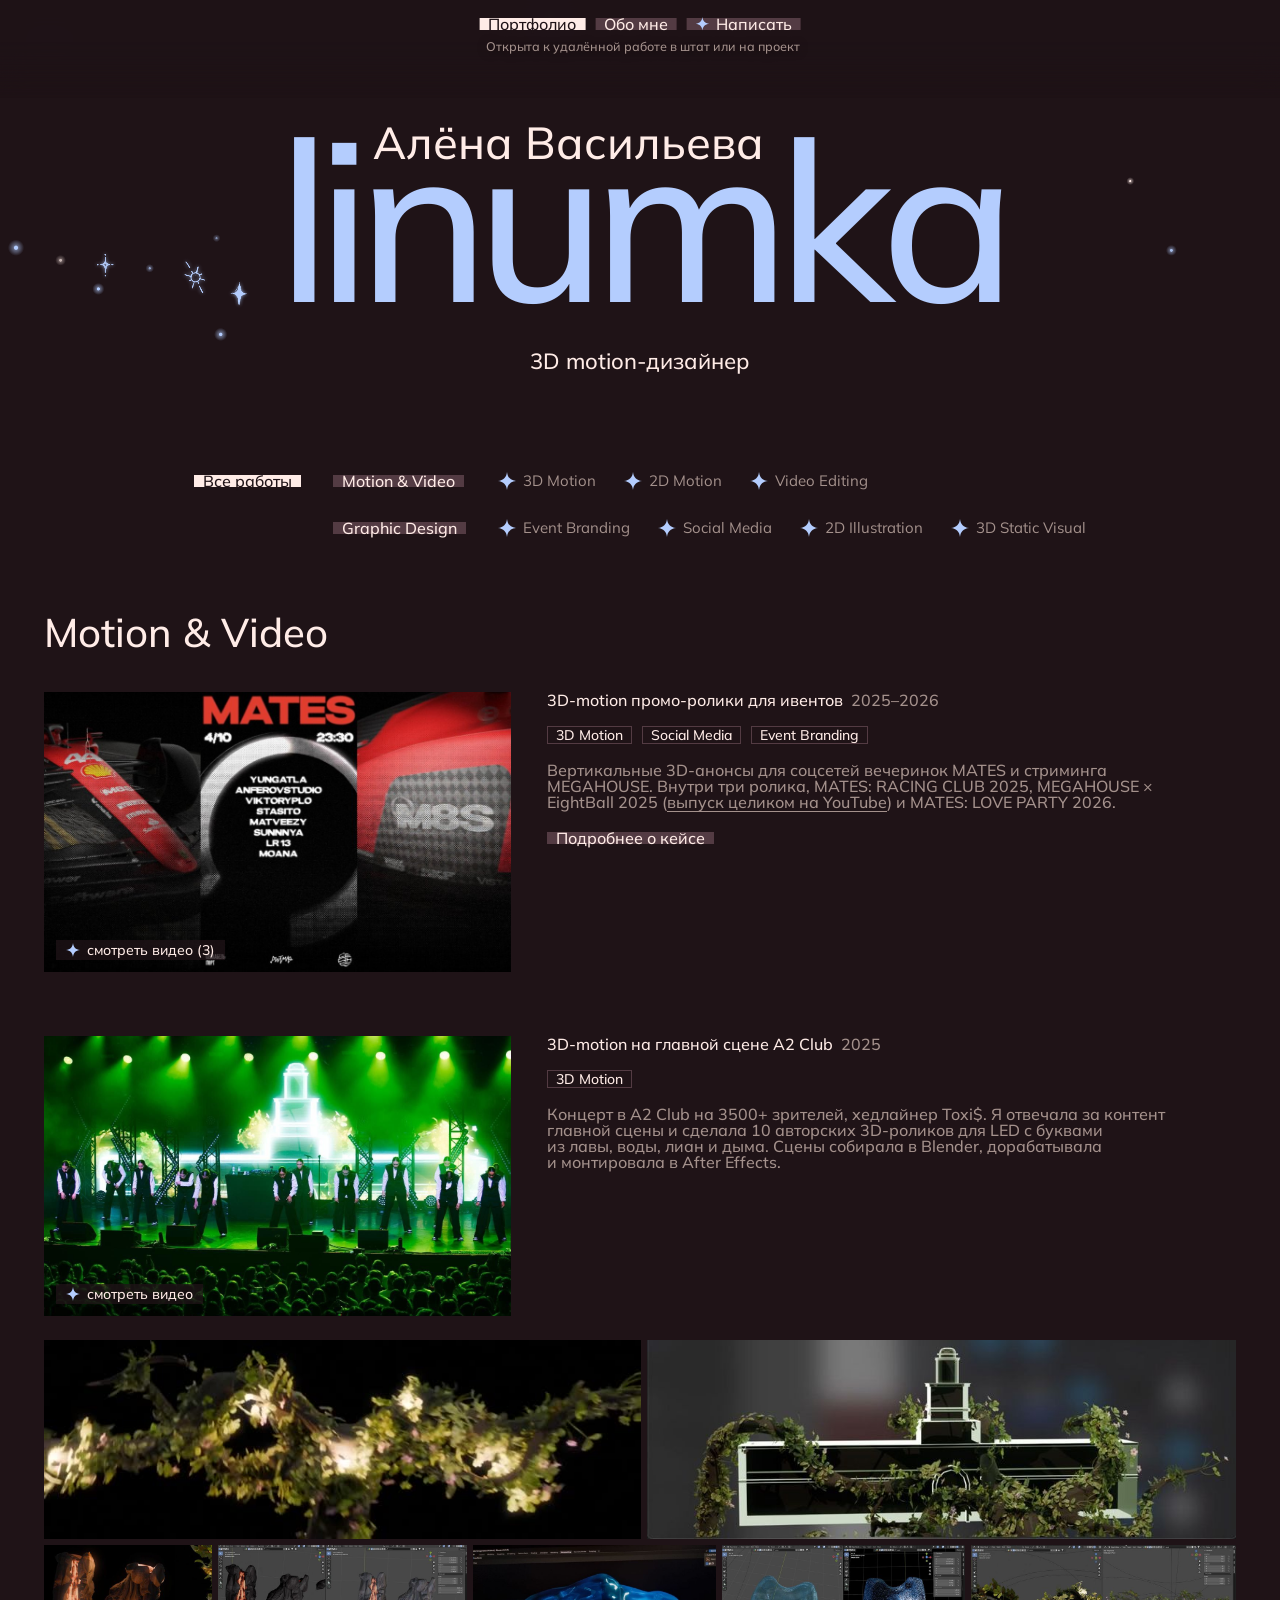
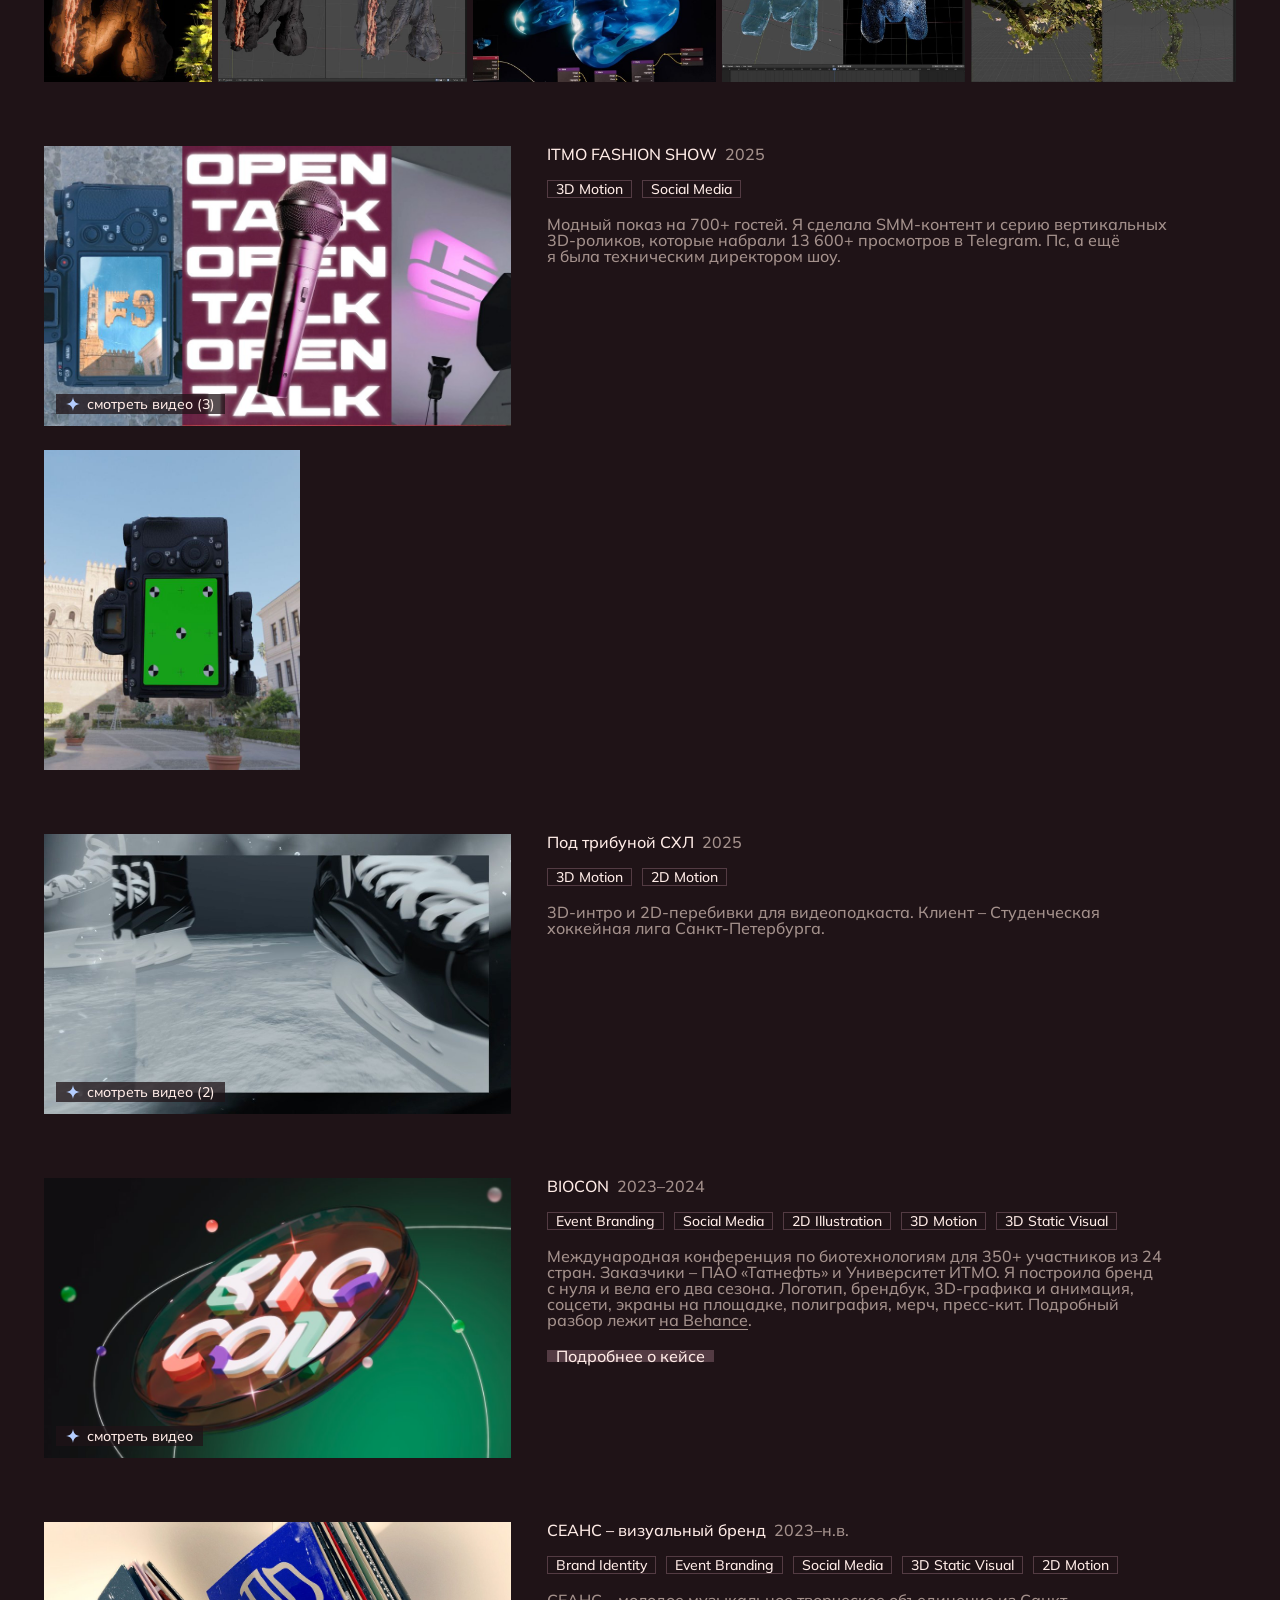
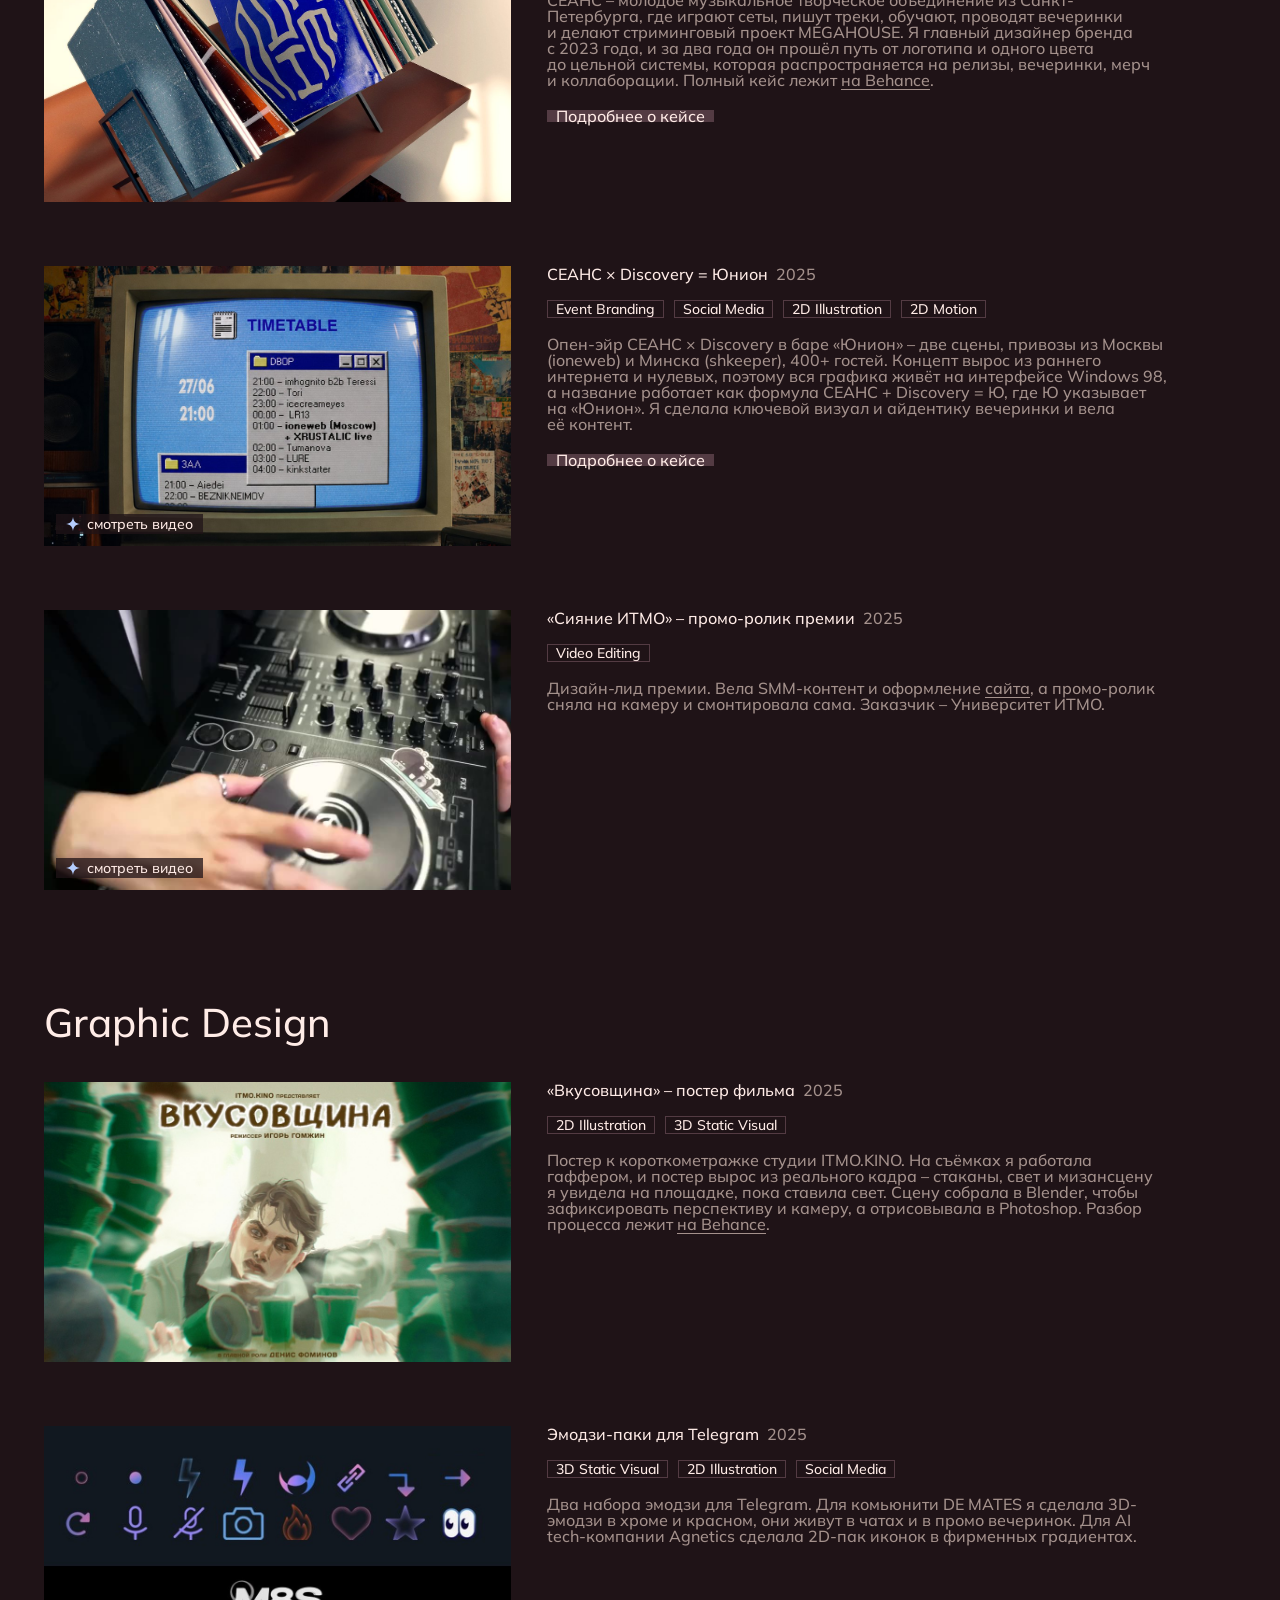
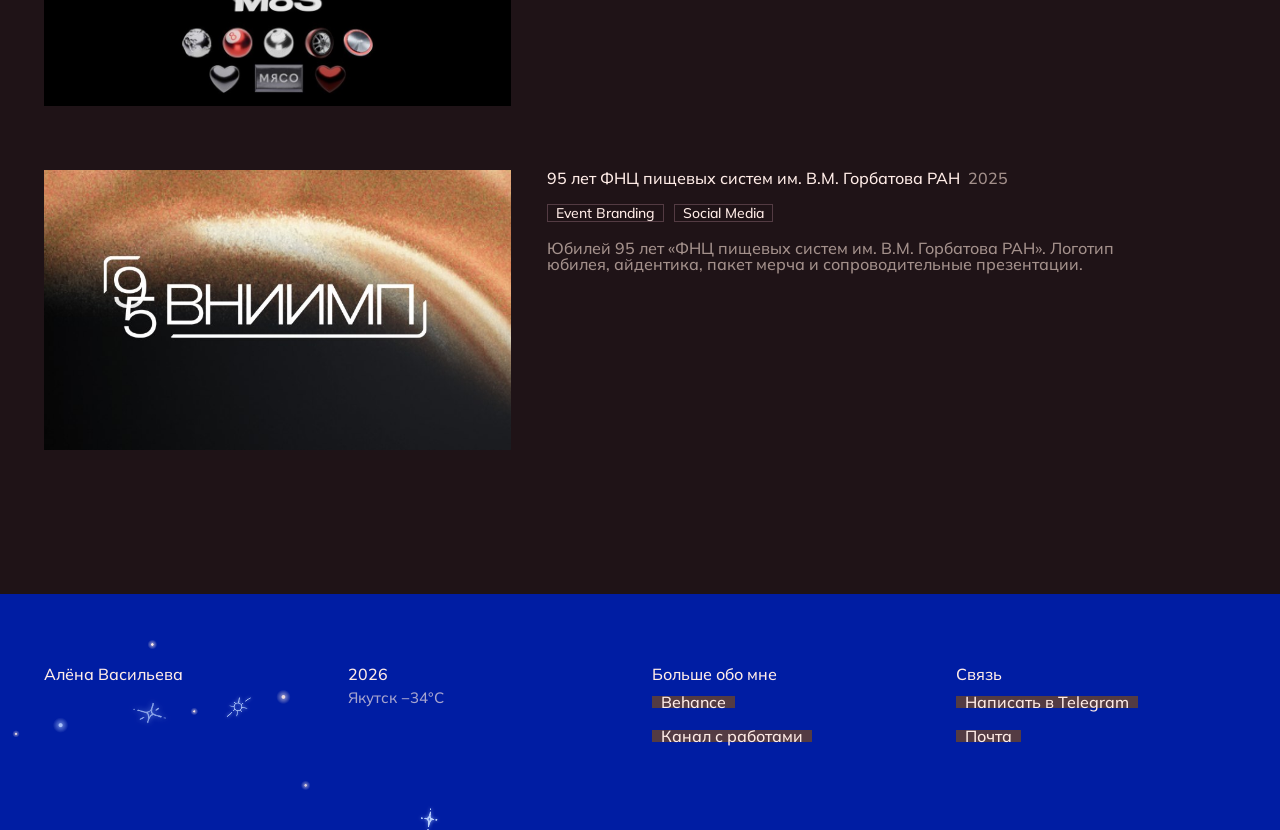
==== commit 58f16be0: "Доступность, видео, меню, новые звёзды и резюме motion - Alt у всех 61 картинки сайта: одно предложе" ====
--- a/portfolio.html
+++ b/portfolio.html
@@ -89,15 +89,15 @@
   <h2 class="case-group-title"><span lang="en">Motion &amp; Video</span></h2>
   <div class="case-list">
   <article class="case">
-    <div class="case-media"><img src="assets/mates-racing.jpg" alt="" loading="lazy"></div>
-    <div class="case-body">
-      <h3 class="case-title">3D-motion промо-ролики для ивентов<span class="year">2025 – 2026</span></h3>
+    <div class="case-media"><img src="assets/mates-racing.jpg" alt="Обложка кейса, три кадра 3D анонсов MATES с гоночным болидом и лайнапом вечеринки." loading="lazy"></div>
+    <div class="case-body">
+      <h3 class="case-title">3D-motion промо-ролики для ивентов<span class="year">2025–2026</span></h3>
       <div class="case-tags"><span lang="en">3D Motion</span><span lang="en">Social Media</span><span lang="en">Event Branding</span></div>
       <p class="case-desc">Вертикальные 3D-анонсы для соцсетей вечеринок MATES и стриминга MEGAHOUSE. Внутри три ролика, MATES: RACING CLUB 2025, MEGAHOUSE × EightBall 2025 (<a href="https://youtu.be/ML17n29b84w" target="_blank" rel="noopener">выпуск целиком на YouTube</a>) и MATES: LOVE PARTY 2026.</p>
     </div>
   </article>
   <article class="case">
-    <div class="case-media"><img src="assets/a2-stage.jpg" alt="" loading="lazy"></div>
+    <div class="case-media"><img src="assets/a2-stage.jpg" alt="Концерт в A2 Club, 3D ролик со зданием в лианах на LED экране главной сцены." loading="lazy"></div>
     <div class="case-body">
       <h3 class="case-title">3D-motion на главной сцене A2 Club<span class="year">2025</span></h3>
       <div class="case-tags"><span lang="en">3D Motion</span></div>
@@ -105,7 +105,7 @@
     </div>
   </article>
   <article class="case">
-    <div class="case-media"><img src="assets/fashion-show.jpg" alt="" loading="lazy"></div>
+    <div class="case-media"><img src="assets/fashion-show.jpg" alt="Обложка кейса ITMO FASHION SHOW, три кадра 3D анонсов с камерой, микрофоном и логотипом шоу." loading="lazy"></div>
     <div class="case-body">
       <h3 class="case-title">ITMO FASHION SHOW<span class="year">2025</span></h3>
       <div class="case-tags"><span lang="en">3D Motion</span><span lang="en">Social Media</span></div>
@@ -113,7 +113,7 @@
     </div>
   </article>
   <article class="case">
-    <div class="case-media"><img src="assets/shl.jpg" alt="" loading="lazy"></div>
+    <div class="case-media"><img src="assets/shl.jpg" alt="Кадр 3D интро подкаста «Под трибуной СХЛ», коньки на льду." loading="lazy"></div>
     <div class="case-body">
       <h3 class="case-title">Под трибуной СХЛ<span class="year">2025</span></h3>
       <div class="case-tags"><span lang="en">3D Motion</span><span lang="en">2D Motion</span></div>
@@ -121,23 +121,23 @@
     </div>
   </article>
   <article class="case">
-    <div class="case-media"><img src="assets/biocon.jpg" alt="" loading="lazy"></div>
-    <div class="case-body">
-      <h3 class="case-title">BIOCON<span class="year">2023 – 2024</span></h3>
+    <div class="case-media"><img src="assets/biocon.jpg" alt="3D логотип BIOCON в прозрачной чашке Петри на зелёном фоне." loading="lazy"></div>
+    <div class="case-body">
+      <h3 class="case-title">BIOCON<span class="year">2023–2024</span></h3>
       <div class="case-tags"><span lang="en">Event Branding</span><span lang="en">Social Media</span><span lang="en">2D Illustration</span><span lang="en">3D Motion</span><span lang="en">3D Static Visual</span></div>
       <p class="case-desc">Международная конференция по биотехнологиям для 350+ участников из 24 стран. Заказчики – ПАО «Татнефть» и Университет ИТМО. Я построила бренд с нуля и вела его два сезона. Логотип, брендбук, 3D-графика и анимация, соцсети, экраны на площадке, полиграфия, мерч, пресс-кит. Подробный разбор лежит <a href="https://www.behance.net/gallery/216718569/Event-brand-identity-BIOCON-2024" target="_blank" rel="noopener">на Behance</a>.</p>
     </div>
   </article>
   <article class="case">
-    <div class="case-media"><img src="assets/se-cover.jpg" alt="" loading="lazy"></div>
-    <div class="case-body">
-      <h3 class="case-title">СЕАНС – визуальный бренд<span class="year">2023 – н.в.</span></h3>
+    <div class="case-media"><img src="assets/se-cover.jpg" alt="Пластинка с синим логотипом СЕАНС на полке у стены." loading="lazy"></div>
+    <div class="case-body">
+      <h3 class="case-title">СЕАНС – визуальный бренд<span class="year">2023–н.в.</span></h3>
       <div class="case-tags"><span lang="en">Brand Identity</span><span lang="en">Event Branding</span><span lang="en">Social Media</span><span lang="en">3D Static Visual</span><span lang="en">2D Motion</span></div>
       <p class="case-desc">СЕАНС – молодое музыкальное творческое объединение из Санкт-Петербурга, где играют сеты, пишут треки, обучают, проводят вечеринки и делают стриминговый проект MEGAHOUSE. Я главный дизайнер бренда с 2023 года, и за два года он прошёл путь от логотипа и одного цвета до цельной системы, которая распространяется на релизы, вечеринки, мерч и коллаборации. Полный кейс лежит <a href="https://www.behance.net/gallery/252269959/Brand-identity-Music-community" target="_blank" rel="noopener">на Behance</a>.</p>
     </div>
   </article>
   <article class="case">
-    <div class="case-media"><img src="assets/union.jpg" alt="" loading="lazy"></div>
+    <div class="case-media"><img src="assets/union.jpg" alt="Расписание вечеринки «СЕАНС × Discovery = Юнион» в окне Windows 98 на мониторе." loading="lazy"></div>
     <div class="case-body">
       <h3 class="case-title">СЕАНС × Discovery = Юнион<span class="year">2025</span></h3>
       <div class="case-tags"><span lang="en">Event Branding</span><span lang="en">Social Media</span><span lang="en">2D Illustration</span><span lang="en">2D Motion</span></div>
@@ -145,7 +145,7 @@
     </div>
   </article>
   <article class="case">
-    <div class="case-media"><img src="assets/siyanie-cover.jpg" alt="" loading="lazy"></div>
+    <div class="case-media"><img src="assets/siyanie-cover.jpg" alt="Кадр промо ролика «Сияние ИТМО», руки на диджейском пульте." loading="lazy"></div>
     <div class="case-body">
       <h3 class="case-title">«Сияние ИТМО» – промо-ролик премии<span class="year">2025</span></h3>
       <div class="case-tags"><span lang="en">Video Editing</span></div>
@@ -158,7 +158,7 @@
   <h2 class="case-group-title"><span lang="en">Graphic Design</span></h2>
   <div class="case-list">
   <article class="case">
-    <div class="case-media"><img src="assets/movie-poster.jpg" alt="" loading="lazy"></div>
+    <div class="case-media"><img src="assets/movie-poster.jpg" alt="Постер фильма «Вкусовщина», герой за столом среди башен из зелёных стаканов." loading="lazy"></div>
     <div class="case-body">
       <h3 class="case-title">«Вкусовщина» – постер фильма<span class="year">2025</span></h3>
       <div class="case-tags"><span lang="en">2D Illustration</span><span lang="en">3D Static Visual</span></div>
@@ -166,7 +166,7 @@
     </div>
   </article>
   <article class="case">
-    <div class="case-media"><img src="assets/emoji-packs.jpg" alt="" loading="lazy"></div>
+    <div class="case-media"><img src="assets/emoji-packs.jpg" alt="Эмодзи для Telegram, иконки Agnetics сверху и 3D эмодзи DE MATES снизу." loading="lazy"></div>
     <div class="case-body">
       <h3 class="case-title">Эмодзи-паки для Telegram<span class="year">2025</span></h3>
       <div class="case-tags"><span lang="en">3D Static Visual</span><span lang="en">2D Illustration</span><span lang="en">Social Media</span></div>
@@ -174,7 +174,7 @@
     </div>
   </article>
   <article class="case">
-    <div class="case-media"><img src="assets/vniimp-95.jpg" alt="" loading="lazy"></div>
+    <div class="case-media"><img src="assets/vniimp-95.jpg" alt="Логотип юбилея 95 лет ВНИИМП на тёмном фоне с медной волной." loading="lazy"></div>
     <div class="case-body">
       <h3 class="case-title">95 лет ФНЦ пищевых систем им. В.М. Горбатова РАН<span class="year">2025</span></h3>
       <div class="case-tags"><span lang="en">Event Branding</span><span lang="en">Social Media</span></div>
@@ -197,14 +197,14 @@
       <p class="footer-weather" id="weather">Якутск −34°C</p>
     </div>
     <div>
-      <p class="col-title">Больше обо мне:</p>
+      <p class="col-title">Больше обо мне</p>
       <div class="footer-links">
         <a class="pill" href="https://www.behance.net/fb2b15b5" target="_blank" rel="noopener">Behance</a>
         <a class="pill" href="https://t.me/linumushka" target="_blank" rel="noopener">Канал с работами</a>
       </div>
     </div>
     <div>
-      <p class="col-title">Связь:</p>
+      <p class="col-title">Связь</p>
       <div class="footer-links">
         <a class="pill" href="https://t.me/linumka" target="_blank" rel="noopener">Написать в Telegram</a>
         <a class="pill" href="mailto:v.alena1711@gmail.com">Почта</a>
--- a/style.css
+++ b/style.css
@@ -20,7 +20,8 @@
   font-family: 'Mulish', sans-serif;
   font-weight: 500;
   font-size: 16px;
-  line-height: 1.5;
+  /* межстрочное 100% для всего текста; у плашек и логотипа свои значения */
+  line-height: 1;
   overflow-x: hidden;
 }
 
@@ -41,6 +42,8 @@
   column-gap: 24px;
 }
 
+/* заголовки без воздуха между строками: межстрочное 100% */
+h1, h2, h3, h4 { line-height: 1; }
 h2 {
   font-size: clamp(28px, 4vw, 40px);
   font-weight: 500;
@@ -120,13 +123,21 @@
 .spark--dark { color: var(--brown2); }
 
 /* ---------- компактная плавающая навигация ---------- */
+/* подложка меню: тёмная и размытая до нижней точки меню (строка «Открыта
+   к удалённой работе»), к ней затемнение и размытие начинают ослабевать
+   и сходят на нет ниже. --menu-bottom – нижний край этой строки */
 .top-fade {
+  --menu-bottom: 54px;
   position: fixed;
   top: 0; left: 0; right: 0;
-  height: 96px;
+  height: calc(var(--menu-bottom) + 44px);
   z-index: 40;
   pointer-events: none;
-  background: linear-gradient(to bottom, rgba(31,19,23,.92) 0%, rgba(31,19,23,.55) 45%, rgba(31,19,23,0) 100%);
+  background: rgba(31, 19, 23, .96);
+  -webkit-backdrop-filter: blur(14px);
+  backdrop-filter: blur(14px);
+  -webkit-mask-image: linear-gradient(to bottom, #000 0, #000 calc(var(--menu-bottom) - 12px), rgba(0, 0, 0, .94) var(--menu-bottom), transparent 100%);
+  mask-image: linear-gradient(to bottom, #000 0, #000 calc(var(--menu-bottom) - 12px), rgba(0, 0, 0, .94) var(--menu-bottom), transparent 100%);
 }
 .nav {
   position: fixed;
@@ -201,7 +212,6 @@
   margin-top: 28px;
   max-width: 520px;
   font-size: clamp(19px, 2vw, 22px);
-  line-height: 1.4;
   color: var(--white1);
 }
 .hero-city { margin-top: 12px; color: var(--white2); }
@@ -259,7 +269,7 @@
 }
 .cv-row + .cv-row { margin-top: 20px; }
 .cv-when { color: var(--white2); font-variant-numeric: tabular-nums; }
-.cv-what { color: var(--white1); font-size: 18px; line-height: 1.4; }
+.cv-what { color: var(--white1); font-size: 18px; }
 .cv-where { grid-column: 3 / 5; color: var(--white2); }
 .cv-heading { margin-top: 96px; }
 
@@ -285,7 +295,7 @@
   color: #241419;
   margin-top: 4px;
 }
-.info-card .star-row .spark { margin-top: 3px; }
+.info-card .star-row .spark { margin-top: -1px; }
 .info-card .subhead {
   color: var(--brown1);
   margin-top: 20px;
@@ -451,15 +461,15 @@
   align-items: start;
 }
 .case-section + .case-section { margin-top: 44px; }
-.case-section h4 { grid-column: 1; color: var(--white1); font-weight: 500; font-size: 16px; line-height: 1.5; margin: 0; }
+.case-section h4 { grid-column: 1; color: var(--white1); font-weight: 500; font-size: 16px; margin: 0; }
 .case-section-body { grid-column: 2; }
 .case-section-body > * + * { margin-top: 10px; }
 .case-details p, .case-details li { color: var(--white2); }
-.case-details li { padding-left: 16px; position: relative; margin-bottom: 8px; }
+.case-details li { padding-left: 16px; position: relative; margin-bottom: 10px; }
 .case-details li:last-child { margin-bottom: 0; }
 .case-details li::before {
   content: "";
-  position: absolute; left: 0; top: .55em;
+  position: absolute; left: 0; top: calc(.62em - 3px);
   width: 6px; height: 6px; border-radius: 50%;
   background: var(--brown2);
 }
@@ -475,7 +485,7 @@
 .case--wide > .media-rows { margin-top: 24px; }
 .media-row { display: flex; gap: 6px; align-items: flex-start; }
 .media-row > img,
-.media-row > video {
+.media-row > .media-play {
   display: block;
   flex: 1 1 0;
   min-width: 0;
@@ -483,11 +493,16 @@
   height: auto;
   object-fit: cover;
 }
-/* пока видео не загрузилось, держим типичные пропорции, чтобы ряд не прыгал */
-.media-row > video { aspect-ratio: 16 / 9; background: #000; cursor: pointer; }
-.media-rows--tall .media-row > video { aspect-ratio: 9 / 16; }
-/* одиночная работа не растягивается во всю ширину, а вписывается в рамки */
-.media-row > :only-child { flex: 0 1 auto; width: auto; max-width: 100%; max-height: 320px; }
+/* видео лежит в кнопке; пока постер не загрузился, держим типичные пропорции */
+.media-play {
+  position: relative; padding: 0; border: 0; margin: 0;
+  background: #000; cursor: pointer; aspect-ratio: 16 / 9;
+}
+.media-rows--tall .media-play { aspect-ratio: 9 / 16; }
+.media-play video { display: block; width: 100%; height: 100%; object-fit: cover; }
+/* одиночная картинка не растягивается во всю ширину, а вписывается в рамки */
+.media-row > img:only-child { flex: 0 1 auto; width: auto; max-width: 100%; max-height: 320px; }
+.media-row > .media-play:only-child { flex: 1 1 auto; max-height: 360px; }
 
 /* ---------- footer ---------- */
 footer {
@@ -714,7 +729,7 @@
 .media-row > img { cursor: zoom-in; }
 .case:not(.case--video) .case-media img { cursor: zoom-in; }
 .media-row > img:focus-visible,
-.media-row > video:focus-visible,
+.media-play:focus-visible,
 .case-media img:focus-visible { outline: 2px solid var(--blue2); outline-offset: 2px; }
 
 /* ---------- тост «адрес скопирован» ---------- */
@@ -798,6 +813,7 @@
 
 @media (max-width: 760px) {
   .nav { top: 10px; max-width: calc(100vw - 20px); }
+  .top-fade { --menu-bottom: 44px; }
   .nav .pill { font-size: 15px; }
   .nav-note { right: 50%; transform: translateX(50%); font-size: 11.5px; }
   /* пальцем должно быть легко попасть: зона клика выше самой плашки */
@@ -818,7 +834,7 @@
   .filter-group { grid-column: 1; grid-template-columns: minmax(0, 1fr); row-gap: 14px; }
   .filter-subs { gap: 8px 22px; }
   .cases { gap: 88px; }
-  .media-row > :only-child { max-height: 260px; }
+  .media-row > img:only-child { max-height: 260px; }
 }
 
 @media (prefers-reduced-motion: reduce) {
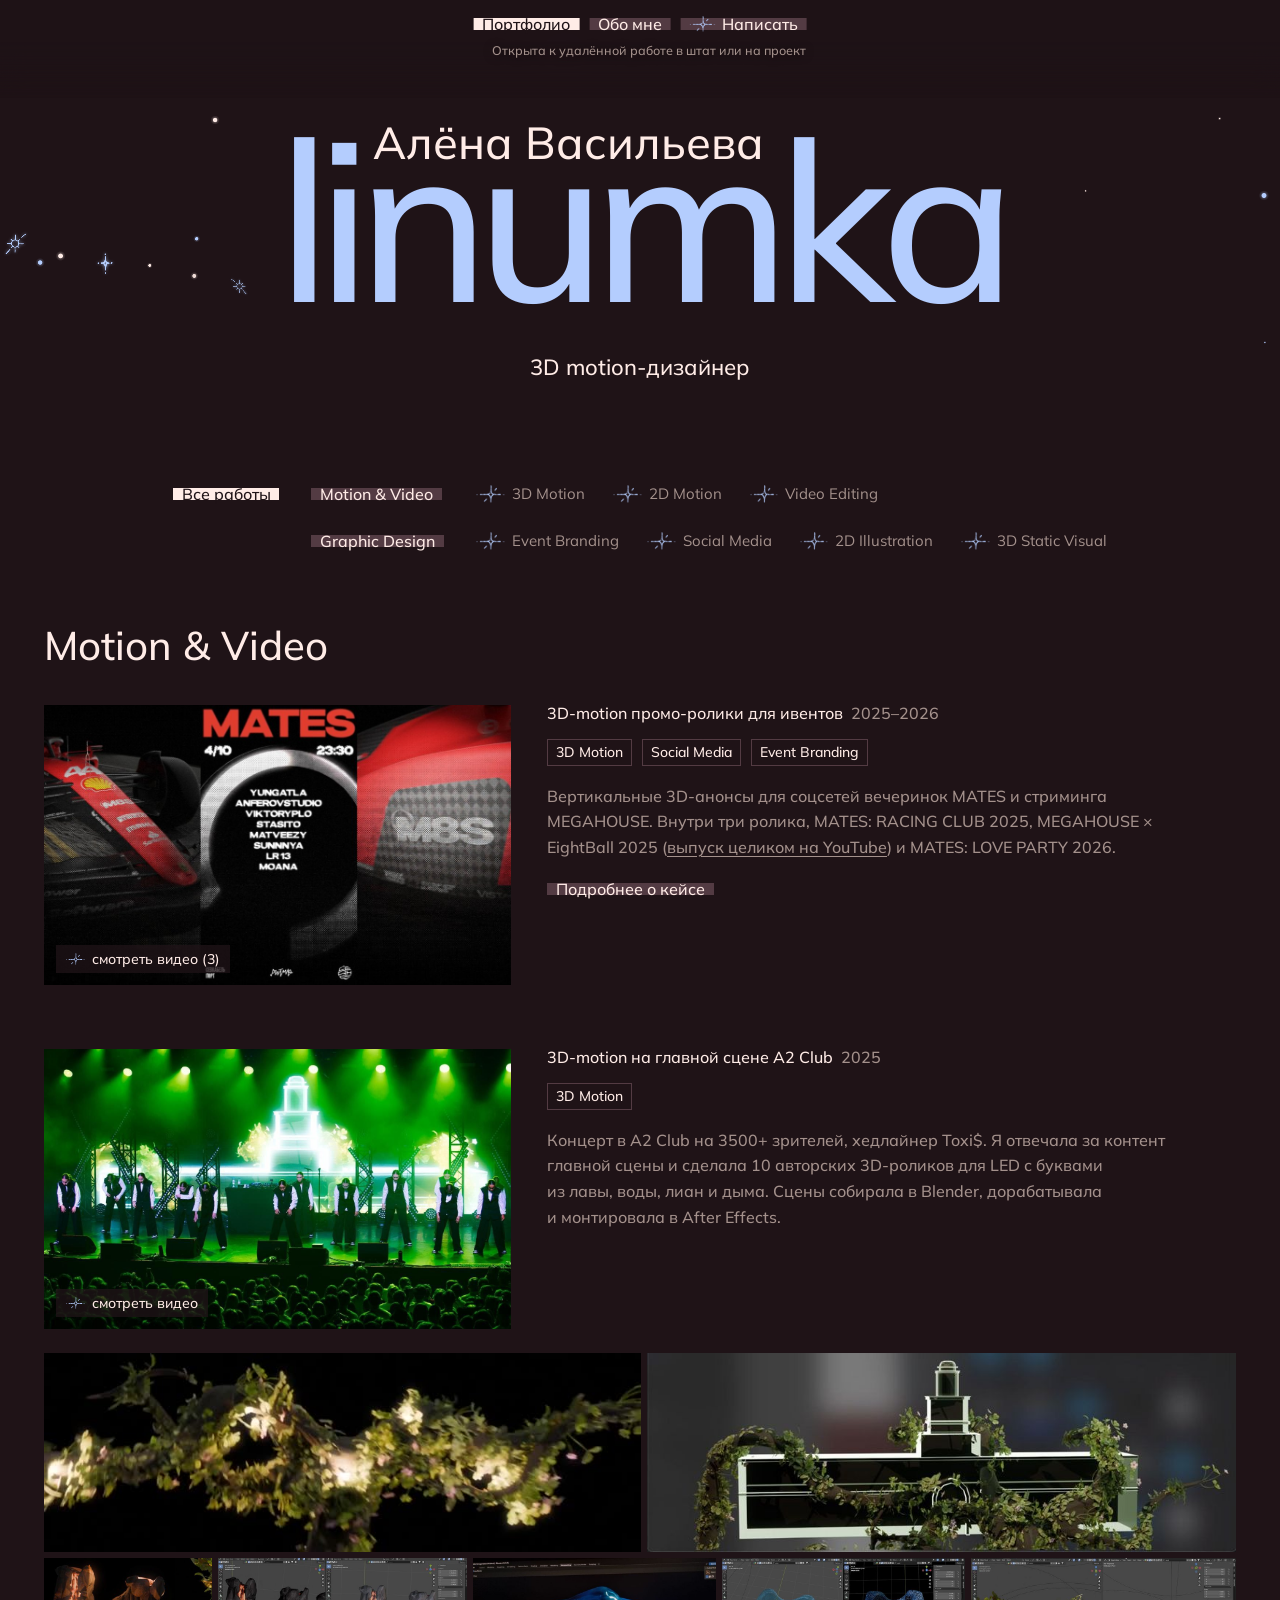
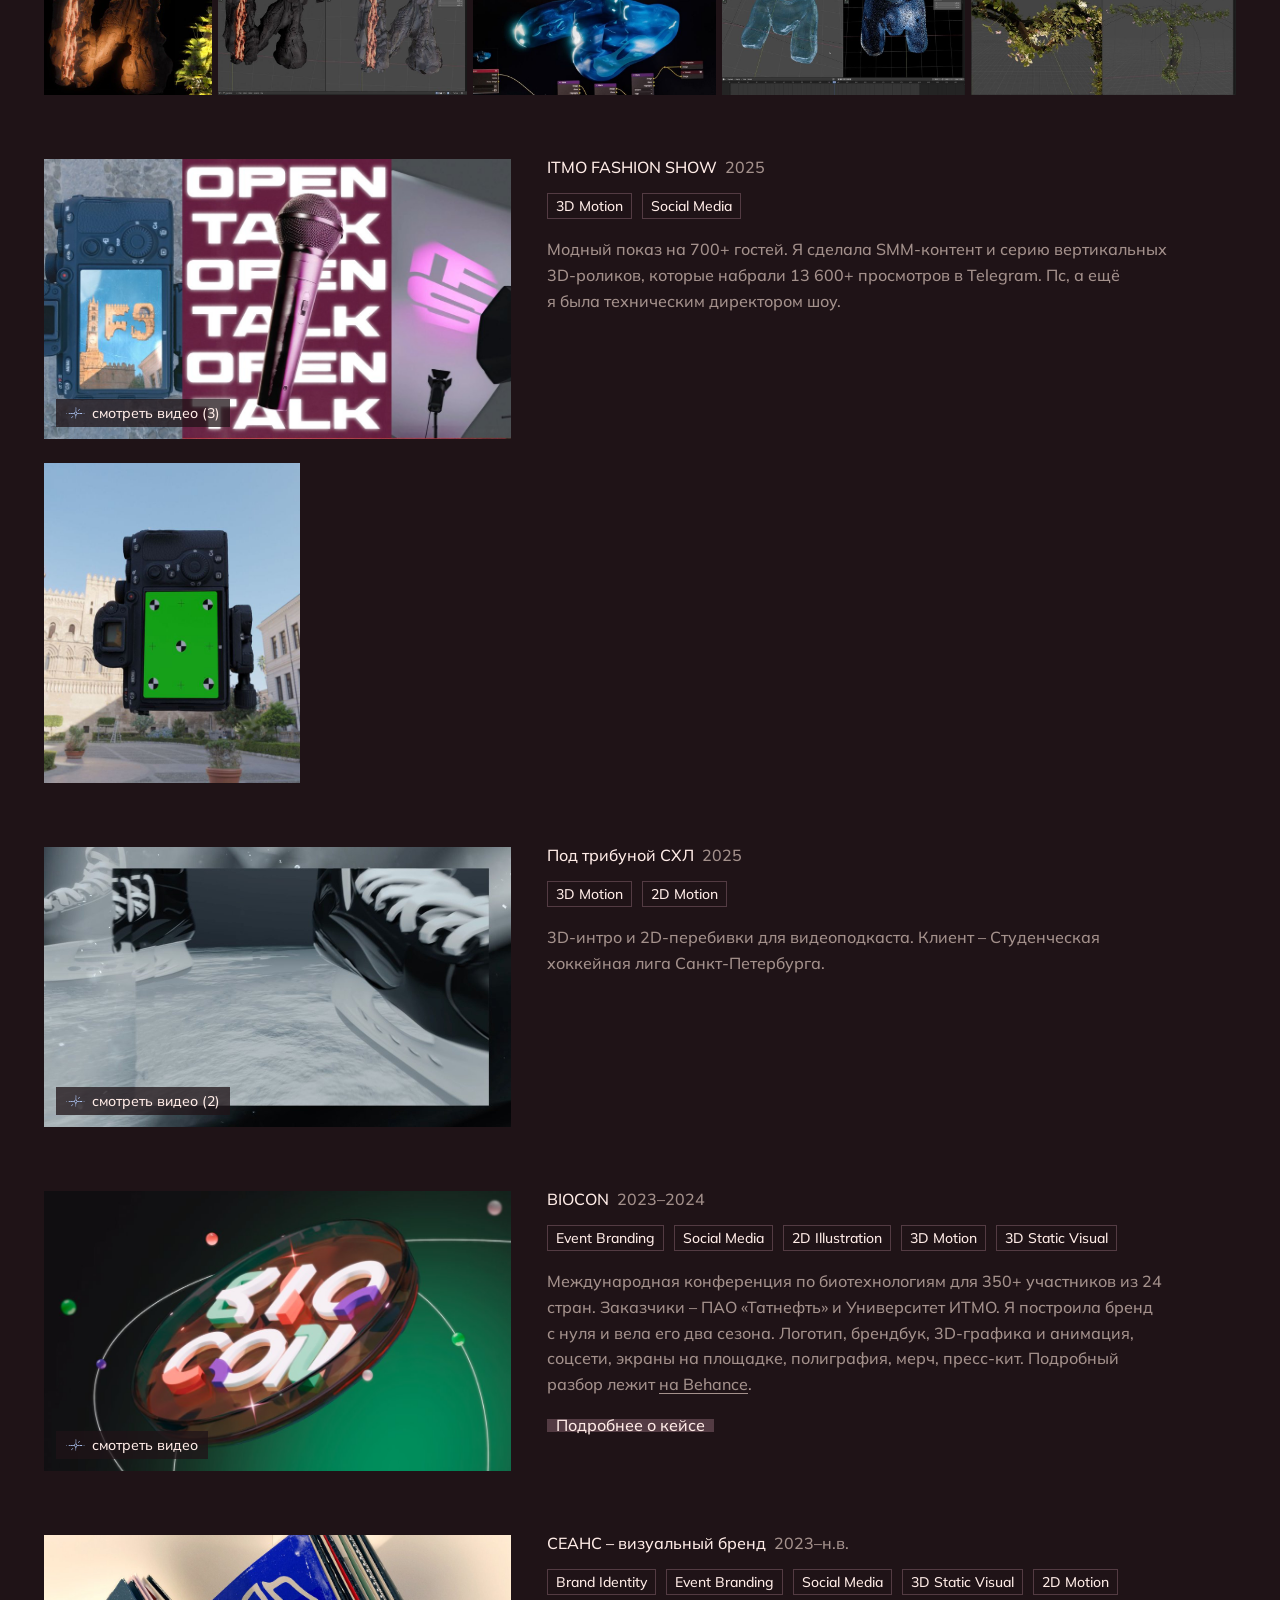
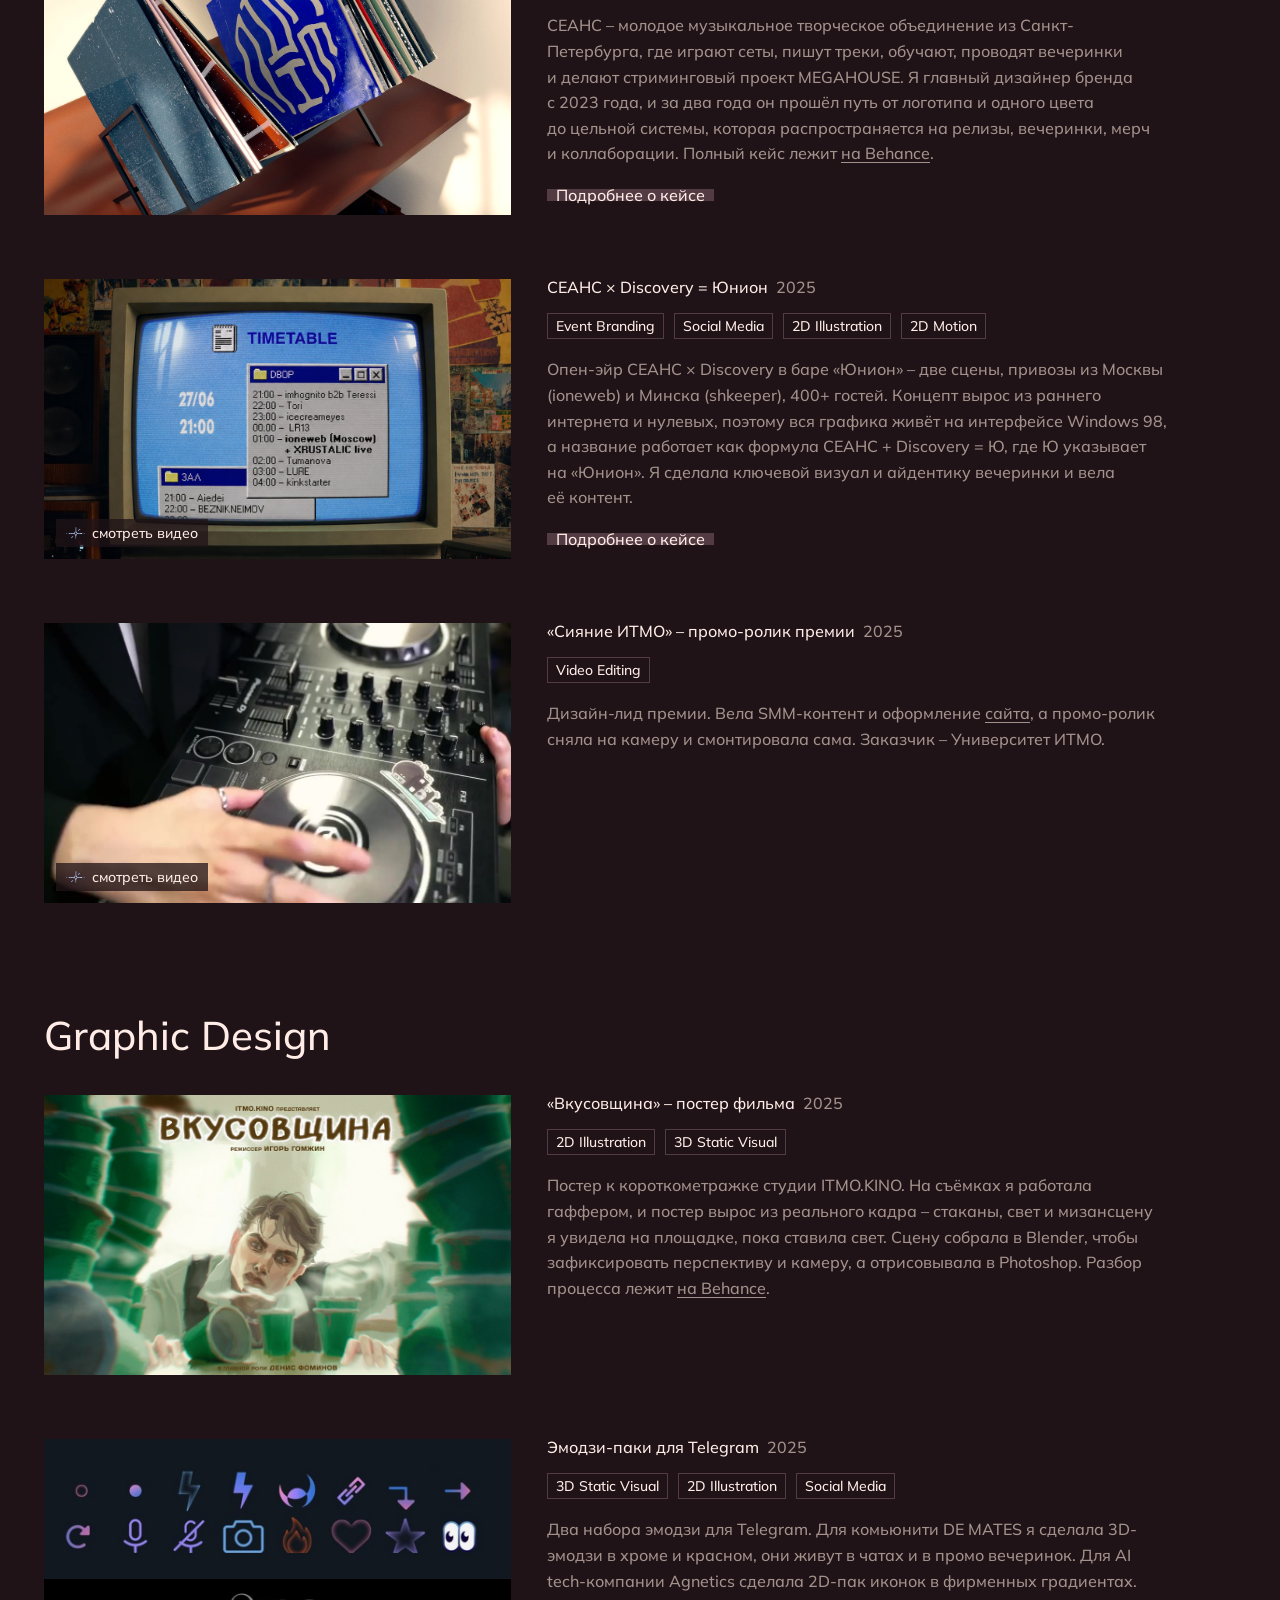
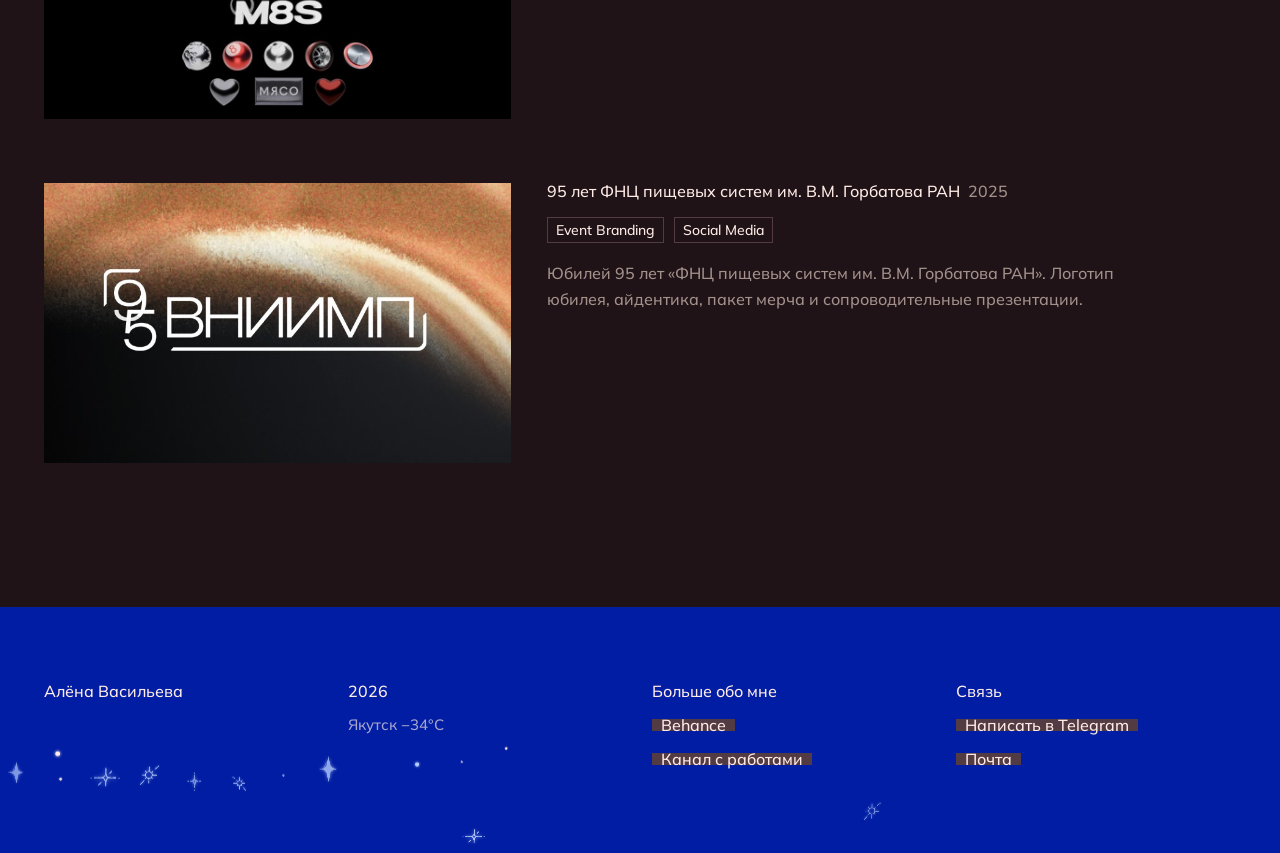
==== commit 59f4e69c: "Все звёзды рисованные и прямые, мягче точки, межстрочное текста - Старая четырёхлучевая звезда замен" ====
--- a/portfolio.html
+++ b/portfolio.html
@@ -9,9 +9,8 @@
 <meta property="og:description" content="3D motion-дизайнер">
 <meta property="og:type" content="website">
 <meta property="og:url" content="https://linumka.github.io/portfolio.html">
-<link rel="icon" type="image/svg+xml" href="assets/favicon.svg">
 <link rel="icon" type="image/png" sizes="64x64" href="assets/favicon.png">
-<link rel="apple-touch-icon" href="assets/favicon.png">
+<link rel="apple-touch-icon" href="assets/apple-touch-icon.png">
 <link rel="preconnect" href="https://fonts.googleapis.com">
 <link rel="preconnect" href="https://fonts.gstatic.com" crossorigin>
 <link href="https://fonts.googleapis.com/css2?family=Mulish:wght@500&display=swap" rel="stylesheet">
--- a/style.css
+++ b/style.css
@@ -20,8 +20,10 @@
   font-family: 'Mulish', sans-serif;
   font-weight: 500;
   font-size: 16px;
-  /* межстрочное 100% для всего текста; у плашек и логотипа свои значения */
-  line-height: 1;
+  /* наборный текст: просвет между строками (от базовой линии до верха
+     заглавных следующей строки) около 90% размера шрифта; у заголовков 100%,
+     у плашек и логотипа свои значения */
+  line-height: 1.6;
   overflow-x: hidden;
 }
 
@@ -73,7 +75,7 @@
   white-space: nowrap;
 }
 /* звёздочка не раздувает плашку по высоте */
-.pill .spark { width: .85em; height: .85em; margin-block: -.1em; }
+.pill .spark { width: auto; height: 1em; margin-block: -.2em; }
 /* невидимая зона клика ~42px по вертикали; по горизонтали узко, чтобы соседние кнопки не перекрывались */
 .pill::after {
   content: "";
@@ -94,10 +96,10 @@
 }
 .pill.light:hover { background: #fff4ef; }
 /* «Написать»: как остальные кнопки, но со звёздочкой-приманкой */
-.pill--write .spark svg { animation: writeTwinkle 2.6s ease-in-out infinite; }
+.pill--write .spark { animation: writeTwinkle 2.6s ease-in-out infinite; }
 @keyframes writeTwinkle {
   0%, 100% { transform: scale(1); opacity: .85; }
-  50%      { transform: scale(1.35) rotate(20deg); opacity: 1; }
+  50%      { transform: scale(1.3); opacity: 1; }
 }
 /* подпись-статус под навигацией, у кнопки «Написать» */
 .nav-note {
@@ -112,12 +114,17 @@
 }
 
 /* ---------- sparkle icon ---------- */
+/* рисованная звезда (assets/stars/main.png) как маска: форма из картинки,
+   цвет из color, поэтому на голубой карточке она тёмная, на тёмном фоне голубая */
 .spark {
-  width: 18px; height: 18px;
+  height: 18px; width: auto; aspect-ratio: 8 / 5;
   flex: 0 0 auto;
   display: inline-block;
-}
-.spark svg { width: 100%; height: 100%; display: block; }
+  background-color: currentColor;
+  -webkit-mask: url(assets/stars/main.png) center / contain no-repeat;
+  mask: url(assets/stars/main.png) center / contain no-repeat;
+}
+.spark svg { display: none; }
 .spark--blue { color: var(--blue2); }
 .spark--warm { color: var(--white1); }
 .spark--dark { color: var(--brown2); }
@@ -295,7 +302,7 @@
   color: #241419;
   margin-top: 4px;
 }
-.info-card .star-row .spark { margin-top: -1px; }
+.info-card .star-row .spark { margin-top: 4px; }
 .info-card .subhead {
   color: var(--brown1);
   margin-top: 20px;
@@ -469,7 +476,7 @@
 .case-details li:last-child { margin-bottom: 0; }
 .case-details li::before {
   content: "";
-  position: absolute; left: 0; top: calc(.62em - 3px);
+  position: absolute; left: 0; top: calc(.92em - 3px);
   width: 6px; height: 6px; border-radius: 50%;
   background: var(--brown2);
 }
@@ -529,7 +536,7 @@
   white-space: pre-line;
   color: rgba(255,236,231,.65);
   font-size: 15px;
-  cursor: url('data:image/svg+xml;utf8,<svg xmlns="http://www.w3.org/2000/svg" width="22" height="22" viewBox="0 0 24 24"><path fill="%23FFECE7" stroke="%231F1317" stroke-width="1" d="M12 0c.9 7.4 4.6 11.1 12 12-7.4.9-11.1 4.6-12 12-.9-7.4-4.6-11.1-12-12C7.4 11.1 11.1 7.4 12 0Z"/></svg>') 11 11, auto;
+  cursor: url('assets/stars/cursor.png') 14 9, auto;
 }
 
 /* ---------- видео-лайтбокс ---------- */
@@ -547,7 +554,7 @@
   font-size: 14px;
   pointer-events: none;
 }
-.play-badge .spark { width: 14px; height: 14px; color: var(--blue2); }
+.play-badge .spark { width: auto; height: 12px; color: var(--blue2); }
 
 .lightbox {
   position: fixed;
@@ -580,15 +587,19 @@
   max-width: calc(100vw - 58px);
   background: #000;
 }
+/* звезда рамки видео (assets/stars/frame.png), тоже маской */
 .lightbox-frame .frame-spark {
   position: absolute;
-  width: 26px; height: 26px;
-  color: var(--white1);
+  width: 30px; height: 30px;
+  color: var(--white1);
+  background-color: currentColor;
+  -webkit-mask: url(assets/stars/frame.png) center / contain no-repeat;
+  mask: url(assets/stars/frame.png) center / contain no-repeat;
   filter: drop-shadow(0 0 6px rgba(255,236,231,.8));
 }
-.lightbox-frame .frame-spark svg { width: 100%; height: 100%; }
-.lightbox-frame .frame-spark--tl { top: -14px; left: -14px; }
-.lightbox-frame .frame-spark--br { bottom: -14px; right: -14px; color: var(--blue2); }
+.lightbox-frame .frame-spark svg { display: none; }
+.lightbox-frame .frame-spark--tl { top: -16px; left: -16px; }
+.lightbox-frame .frame-spark--br { bottom: -16px; right: -16px; color: var(--blue2); }
 /* квадратные кнопки в духе Instagram */
 .lb-btn {
   width: 44px; height: 44px;
@@ -758,15 +769,18 @@
   position: fixed;
   left: 0; top: 0;
   z-index: 90;
-  width: 20px; height: 20px;
+  width: 26px; height: 17px;
   pointer-events: none;
   color: var(--white1);
+  background-color: currentColor;
+  -webkit-mask: url(assets/stars/main.png) center / contain no-repeat;
+  mask: url(assets/stars/main.png) center / contain no-repeat;
   filter: drop-shadow(0 0 6px rgba(255, 236, 231, .7));
   opacity: 0;
   transition: opacity .3s;
   display: none;
 }
-.cursor-star svg { width: 100%; height: 100%; display: block; }
+.cursor-star svg { display: none; }
 @media (hover: hover) and (pointer: fine) {
   .cursor-star { display: block; }
 }
@@ -839,7 +853,7 @@
 
 @media (prefers-reduced-motion: reduce) {
   html { scroll-behavior: auto; }
-  .pill--write .spark svg { animation: none; }
+  .pill--write .spark { animation: none; }
   .reveal { opacity: 1 !important; transform: none !important; }
   .cursor-star { display: none !important; }
 }
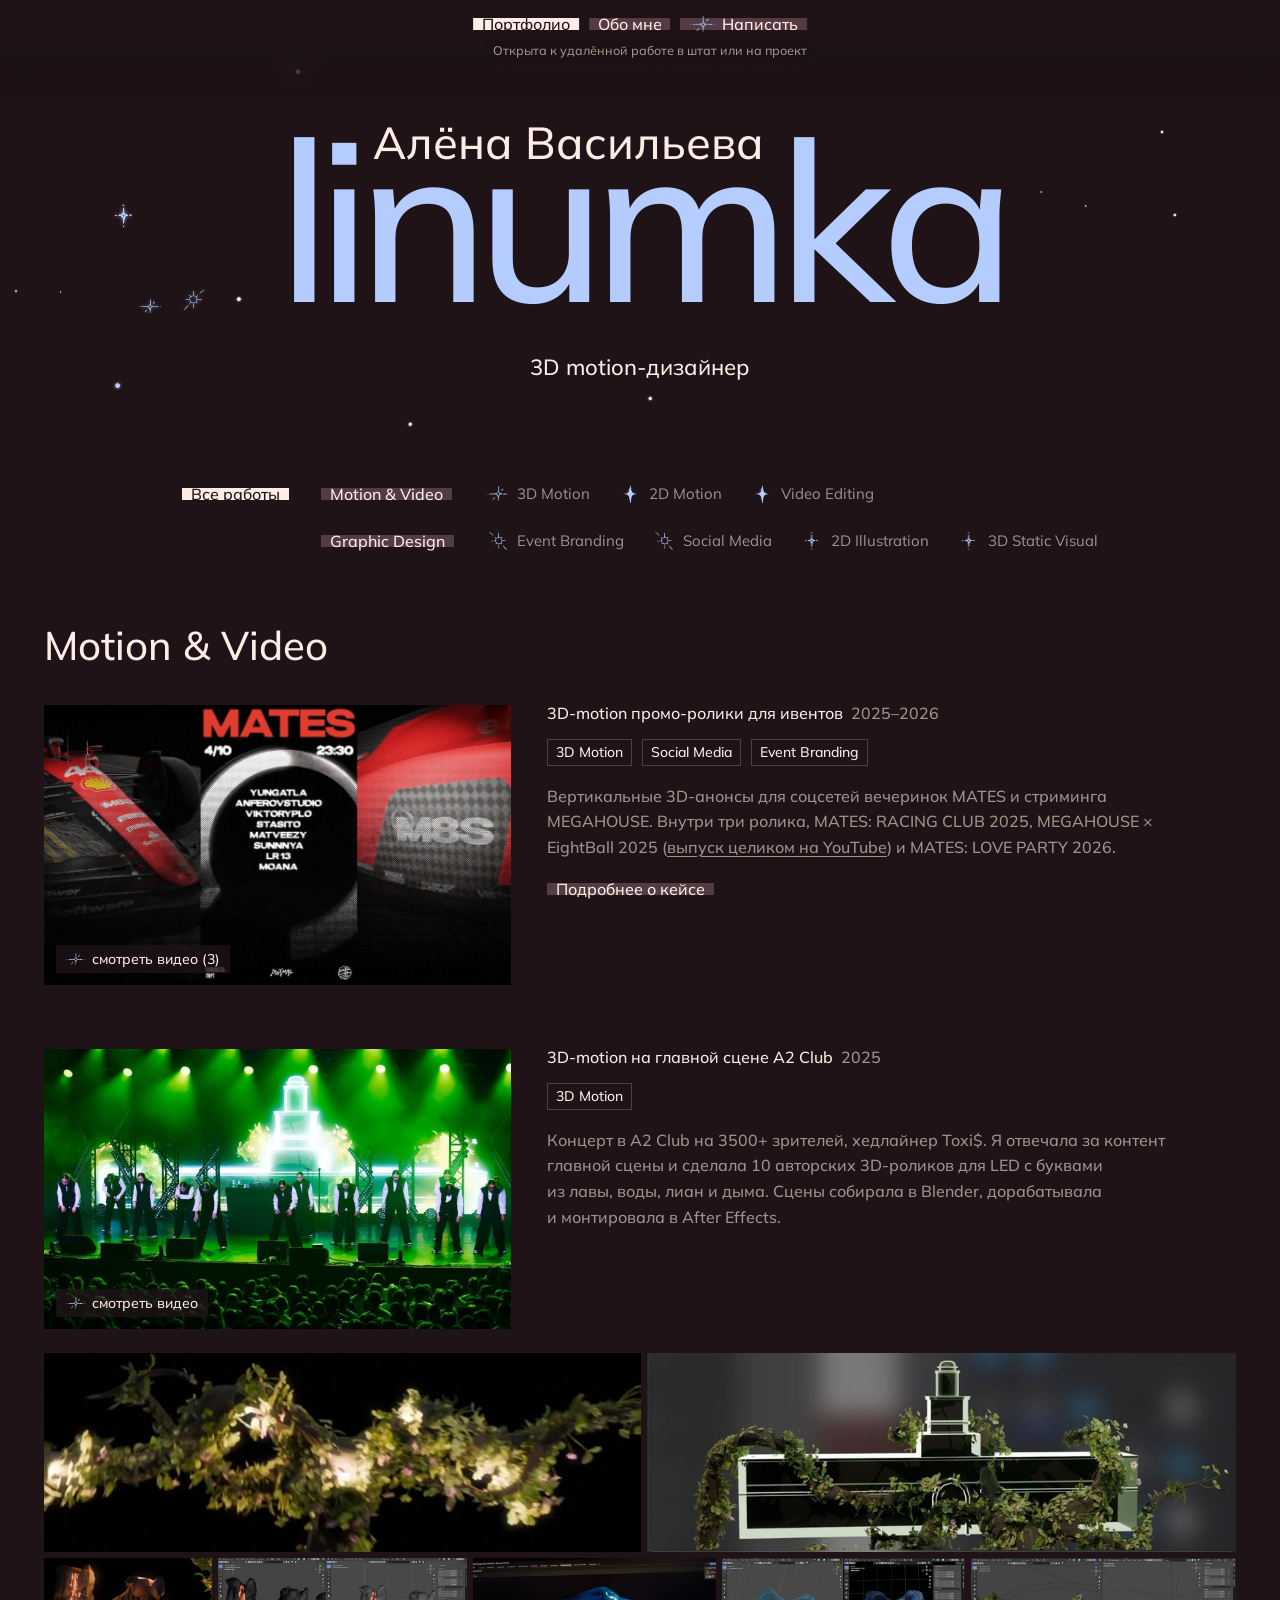
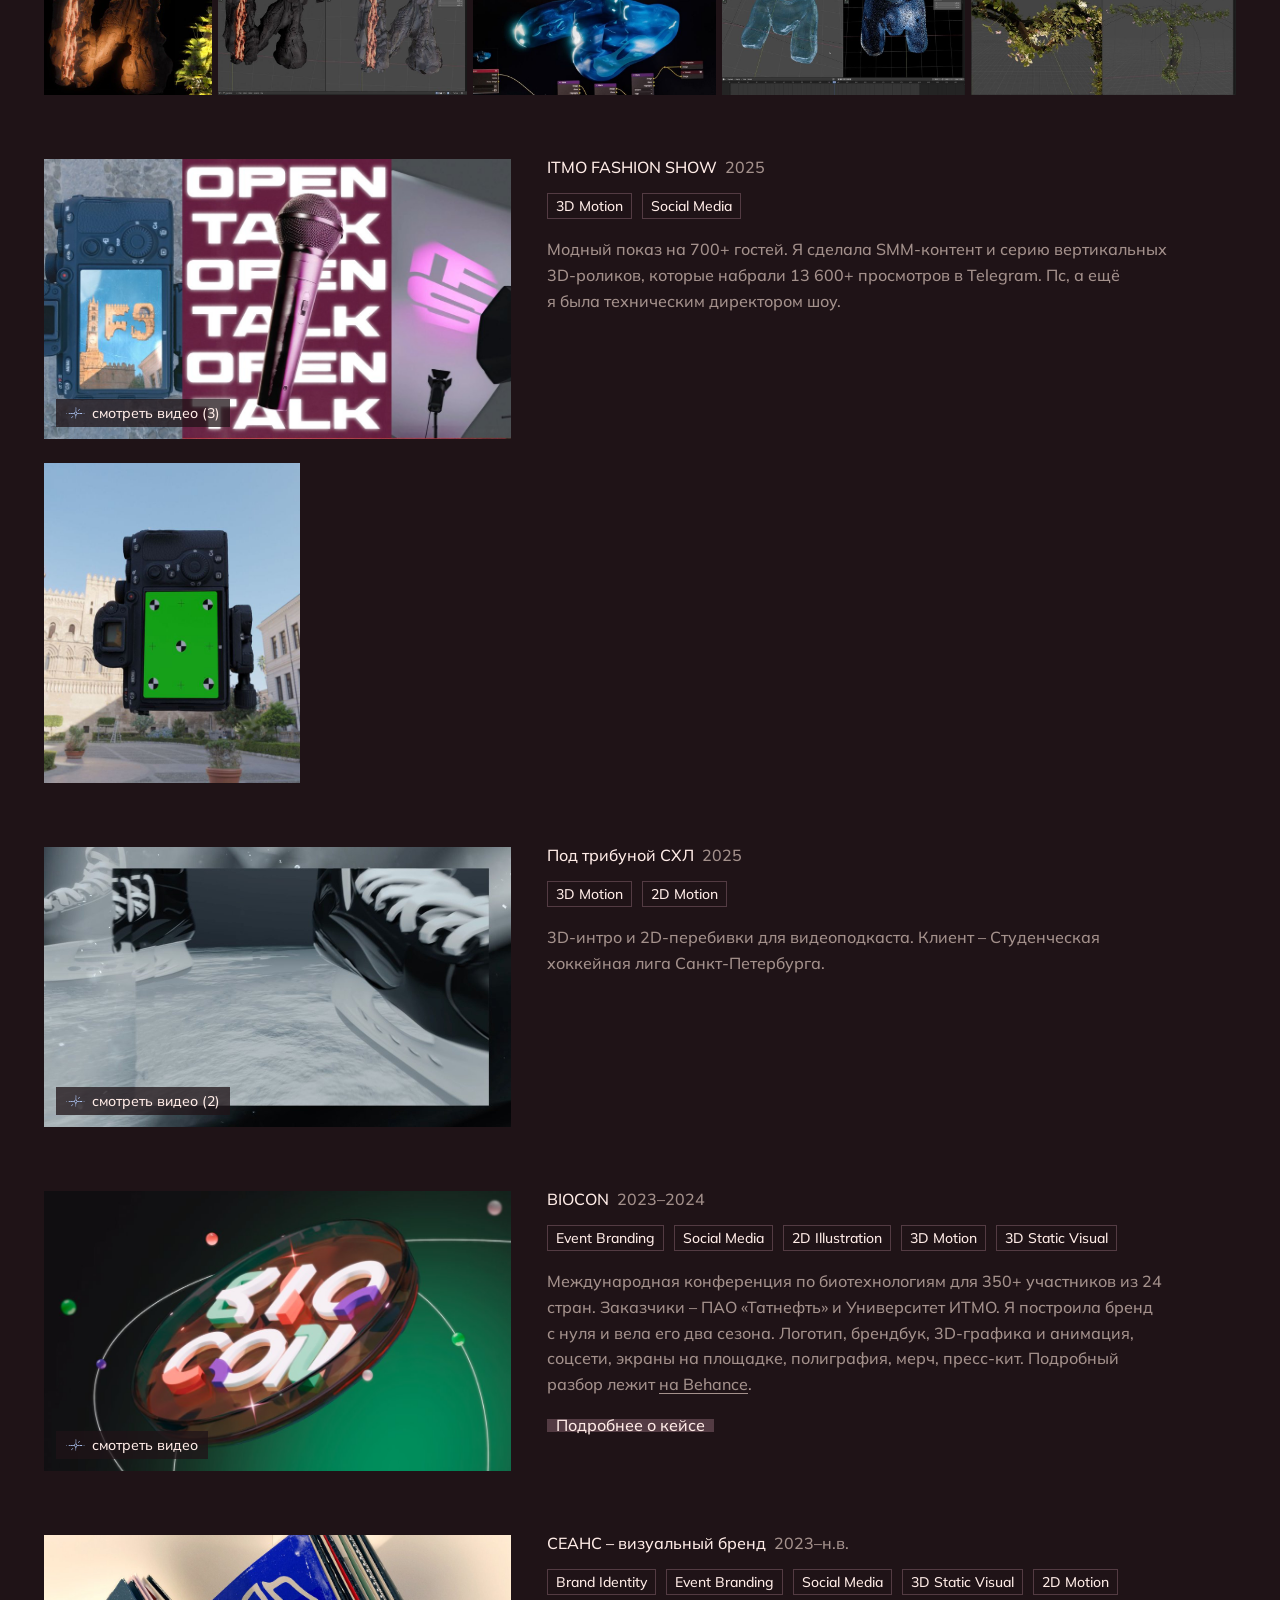
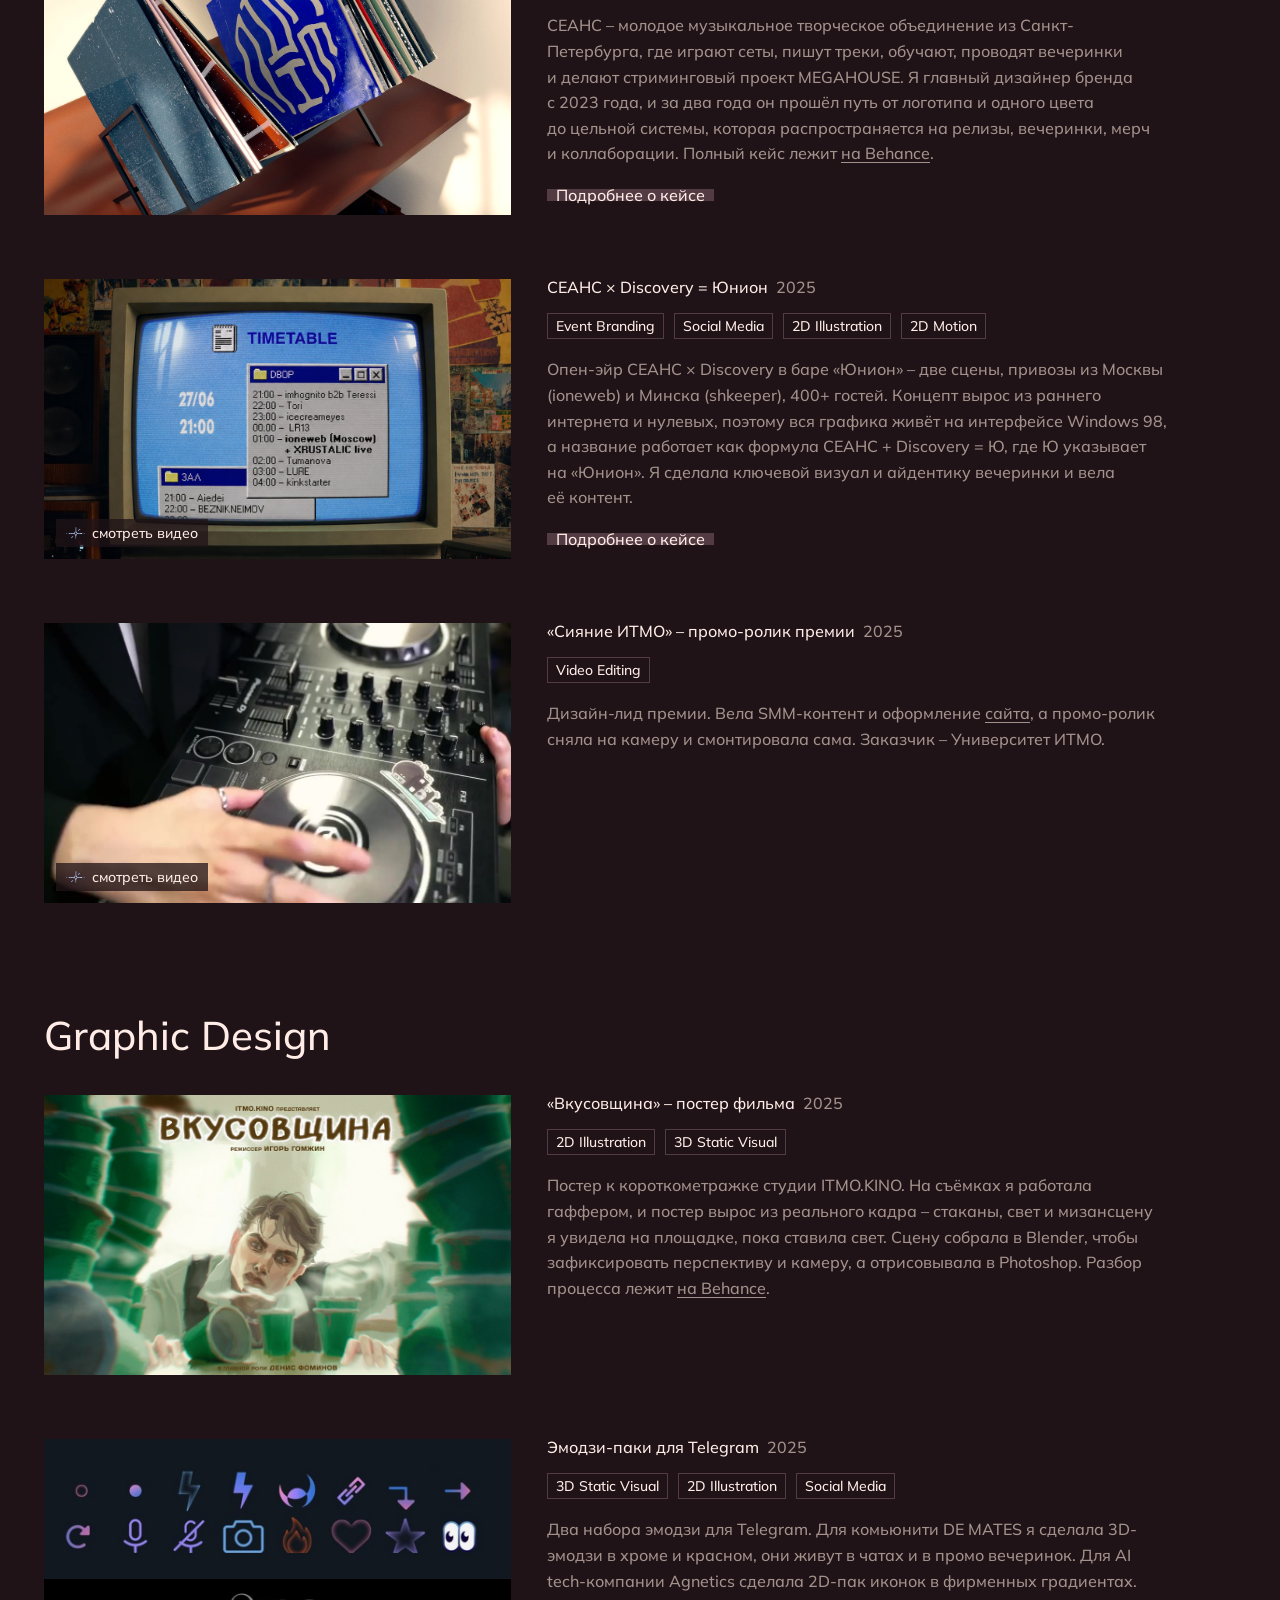
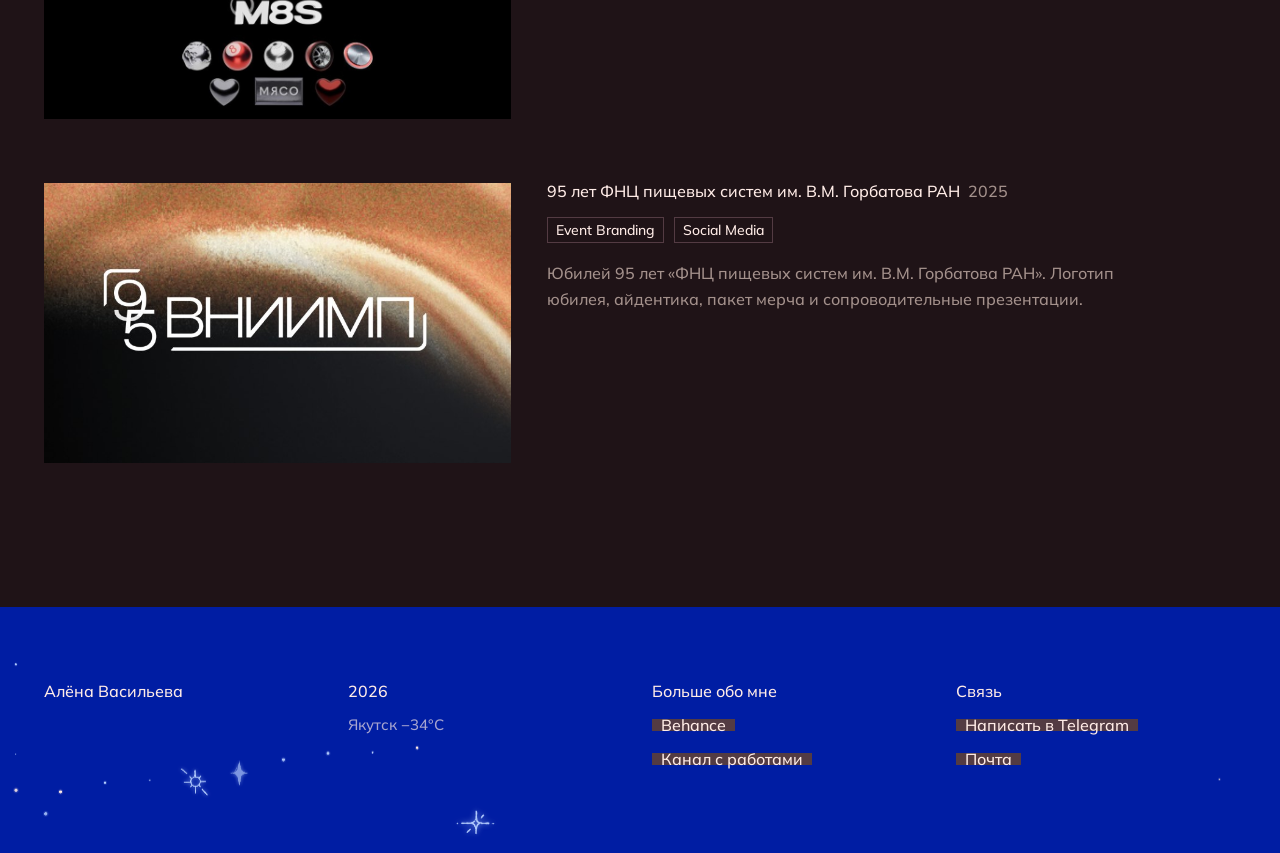
==== commit 3d5ef512: "Живая звезда у «Написать» и курсора, белые звёзды в карточках, разные в фильтрах - Главная звезда на" ====
--- a/portfolio.html
+++ b/portfolio.html
@@ -41,7 +41,7 @@
 <nav class="nav">
   <a class="pill light" href="portfolio.html">Портфолио</a>
   <a class="pill" href="index.html">Обо мне</a>
-  <a class="pill pill--write" href="https://t.me/linumka" target="_blank" rel="noopener"><span class="spark spark--blue"><svg><use href="#spark4"/></svg></span>Написать</a>
+  <a class="pill pill--write" href="https://t.me/linumka" target="_blank" rel="noopener"><span class="astar" aria-hidden="true"><i class="a-core"></i><i class="a-l"></i><i class="a-r"></i><i class="a-t"></i><i class="a-b"></i><i class="a-dl"></i><i class="a-dr"></i></span>Написать</a>
   <span class="nav-note">Открыта к удалённой работе в штат или на проект</span>
 </nav>
 
--- a/style.css
+++ b/style.css
@@ -96,11 +96,7 @@
 }
 .pill.light:hover { background: #fff4ef; }
 /* «Написать»: как остальные кнопки, но со звёздочкой-приманкой */
-.pill--write .spark { animation: writeTwinkle 2.6s ease-in-out infinite; }
-@keyframes writeTwinkle {
-  0%, 100% { transform: scale(1); opacity: .85; }
-  50%      { transform: scale(1.3); opacity: 1; }
-}
+
 /* подпись-статус под навигацией, у кнопки «Написать» */
 .nav-note {
   position: absolute;
@@ -127,7 +123,41 @@
 .spark svg { display: none; }
 .spark--blue { color: var(--blue2); }
 .spark--warm { color: var(--white1); }
-.spark--dark { color: var(--brown2); }
+.spark--dark { color: #fff; }
+
+/* разные рисованные звёзды (фильтры портфолио): форма из своей картинки */
+.spark.k1 { -webkit-mask-image: url(assets/stars/star-1.png); mask-image: url(assets/stars/star-1.png); }
+.spark.k2 { -webkit-mask-image: url(assets/stars/star-2.png); mask-image: url(assets/stars/star-2.png); }
+.spark.k3 { -webkit-mask-image: url(assets/stars/star-3.png); mask-image: url(assets/stars/star-3.png); }
+.spark.k4 { -webkit-mask-image: url(assets/stars/main.png); mask-image: url(assets/stars/main.png); }
+
+/* ---------- живая звезда: центр на месте, лучи тянутся и сжимаются,
+   точки на концах едут вместе с лучами. Слои – assets/stars/anim/ ---------- */
+.astar {
+  position: relative; display: inline-block; flex: 0 0 auto;
+  height: 1em; aspect-ratio: 282 / 178;
+}
+.astar i {
+  position: absolute; inset: 0;
+  background-color: currentColor;
+  -webkit-mask: center / 100% 100% no-repeat; mask: center / 100% 100% no-repeat;
+  animation: 2.4s ease-in-out infinite;
+}
+.astar .a-core { -webkit-mask-image: url(assets/stars/anim/core.png); mask-image: url(assets/stars/anim/core.png); animation: none; }
+.astar .a-l  { -webkit-mask-image: url(assets/stars/anim/rayL.png); mask-image: url(assets/stars/anim/rayL.png); transform-origin: 39.01% 53.37%; animation-name: astar-h; }
+.astar .a-r  { -webkit-mask-image: url(assets/stars/anim/rayR.png); mask-image: url(assets/stars/anim/rayR.png); transform-origin: 63.83% 53.37%; animation-name: astar-h; }
+.astar .a-t  { -webkit-mask-image: url(assets/stars/anim/rayT.png); mask-image: url(assets/stars/anim/rayT.png); transform-origin: 51.77% 33.71%; animation-name: astar-v; }
+.astar .a-b  { -webkit-mask-image: url(assets/stars/anim/rayB.png); mask-image: url(assets/stars/anim/rayB.png); transform-origin: 51.77% 73.03%; animation-name: astar-v; }
+.astar .a-dl { -webkit-mask-image: url(assets/stars/anim/dotL.png); mask-image: url(assets/stars/anim/dotL.png); animation-name: astar-dl; }
+.astar .a-dr { -webkit-mask-image: url(assets/stars/anim/dotR.png); mask-image: url(assets/stars/anim/dotR.png); animation-name: astar-dr; }
+/* горизонтальные лучи короче, когда вертикальные длиннее, и наоборот */
+@keyframes astar-h  { 0%, 100% { transform: scaleX(1); }  50% { transform: scaleX(.55); } }
+@keyframes astar-v  { 0%, 100% { transform: scaleY(.6); } 50% { transform: scaleY(1.08); } }
+/* точка смещается ровно на столько, на сколько укоротился её луч */
+@keyframes astar-dl { 0%, 100% { transform: translateX(0); } 50% { transform: translateX(11.81%); } }
+@keyframes astar-dr { 0%, 100% { transform: translateX(0); } 50% { transform: translateX(-10.21%); } }
+.pill--write { color: var(--white1); }
+.pill--write .astar { color: var(--blue2); height: 1.05em; margin-block: -.2em; }
 
 /* ---------- компактная плавающая навигация ---------- */
 /* подложка меню: тёмная и размытая до нижней точки меню (строка «Открыта
@@ -365,6 +395,7 @@
   text-align: left;
   transition: color .2s;
 }
+.filter-subs .spark { width: 24px; height: 18px; aspect-ratio: auto; }
 .filter-subs .sub:hover,
 .filter-subs .sub.active { color: var(--white1); }
 .filter-subs .sub.active .spark { color: var(--white1); }
@@ -769,18 +800,15 @@
   position: fixed;
   left: 0; top: 0;
   z-index: 90;
-  width: 26px; height: 17px;
+  width: 30px; height: 19px;
   pointer-events: none;
   color: var(--white1);
-  background-color: currentColor;
-  -webkit-mask: url(assets/stars/main.png) center / contain no-repeat;
-  mask: url(assets/stars/main.png) center / contain no-repeat;
-  filter: drop-shadow(0 0 6px rgba(255, 236, 231, .7));
+  filter: drop-shadow(0 0 5px rgba(255, 236, 231, .6));
   opacity: 0;
   transition: opacity .3s;
   display: none;
 }
-.cursor-star svg { display: none; }
+.cursor-star .astar { display: block; height: 100%; }
 @media (hover: hover) and (pointer: fine) {
   .cursor-star { display: block; }
 }
@@ -853,7 +881,7 @@
 
 @media (prefers-reduced-motion: reduce) {
   html { scroll-behavior: auto; }
-  .pill--write .spark { animation: none; }
+  .astar i { animation: none !important; }
   .reveal { opacity: 1 !important; transform: none !important; }
   .cursor-star { display: none !important; }
 }
